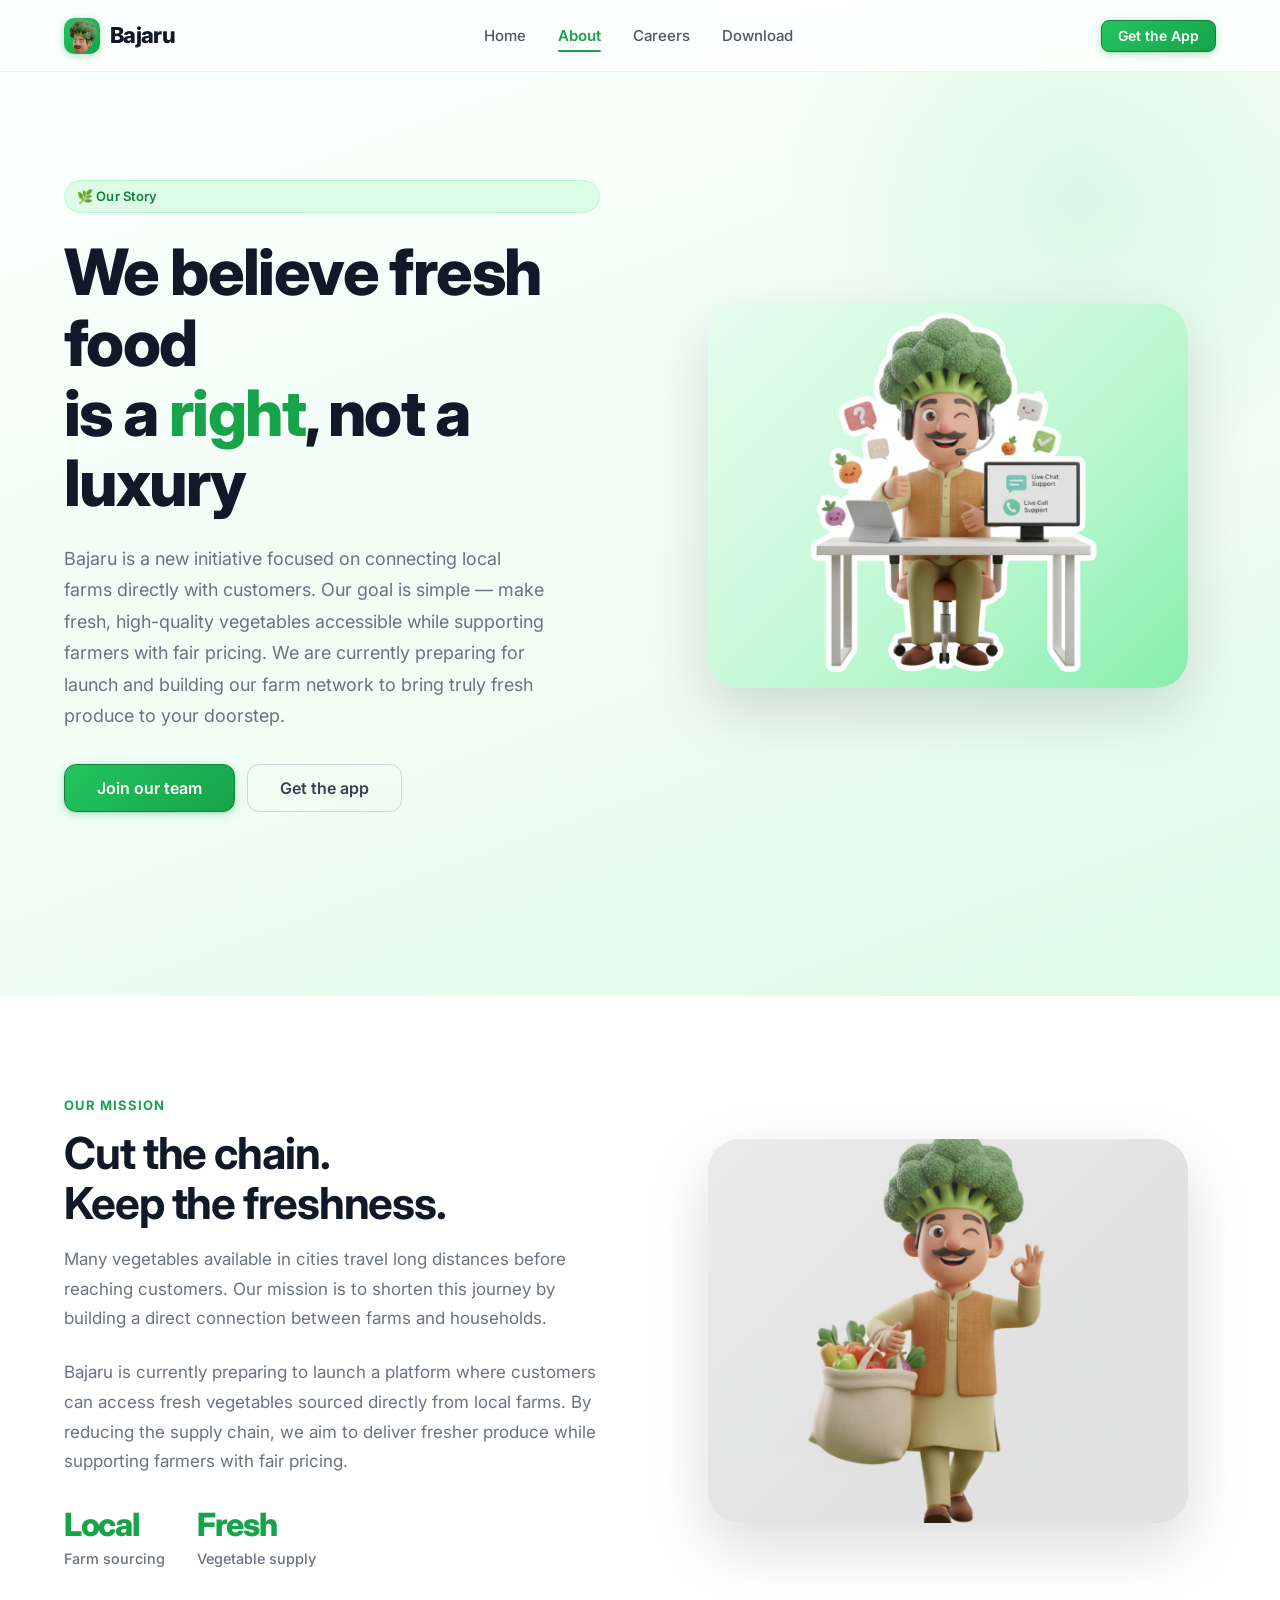
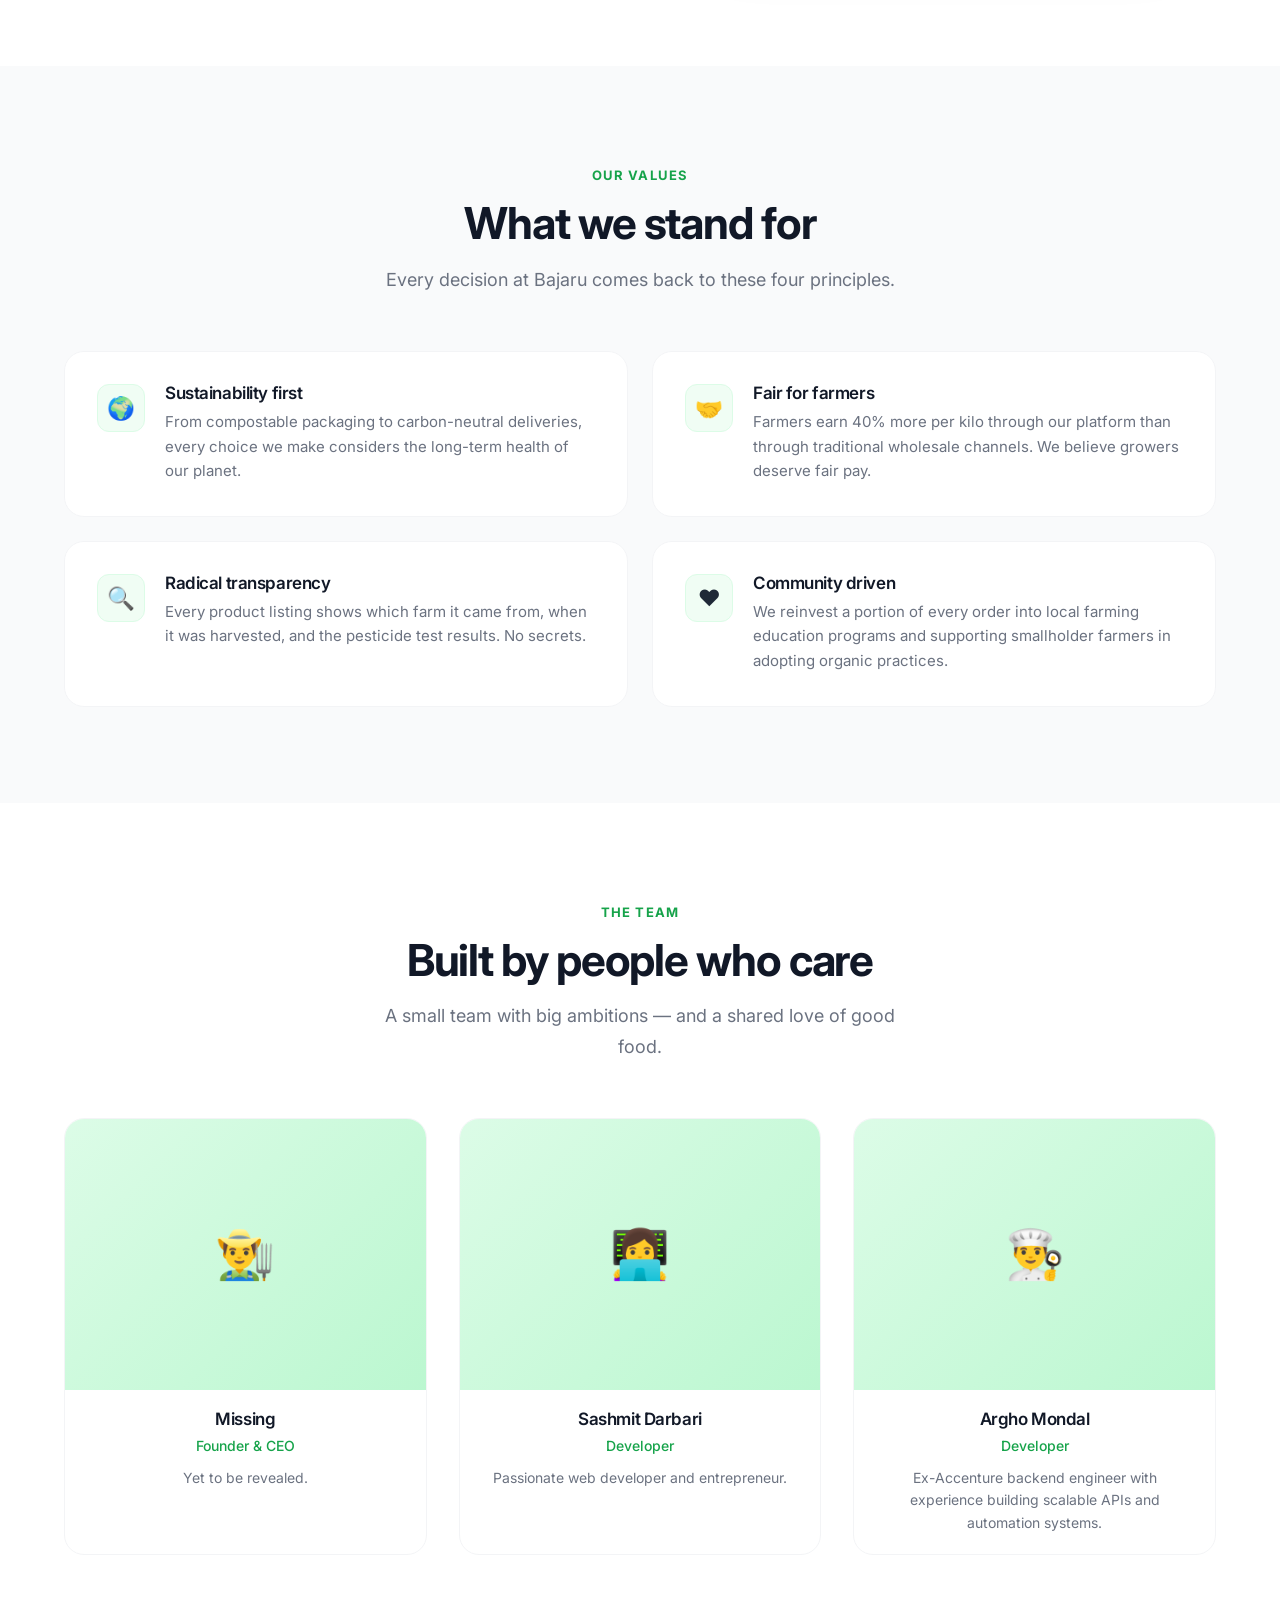
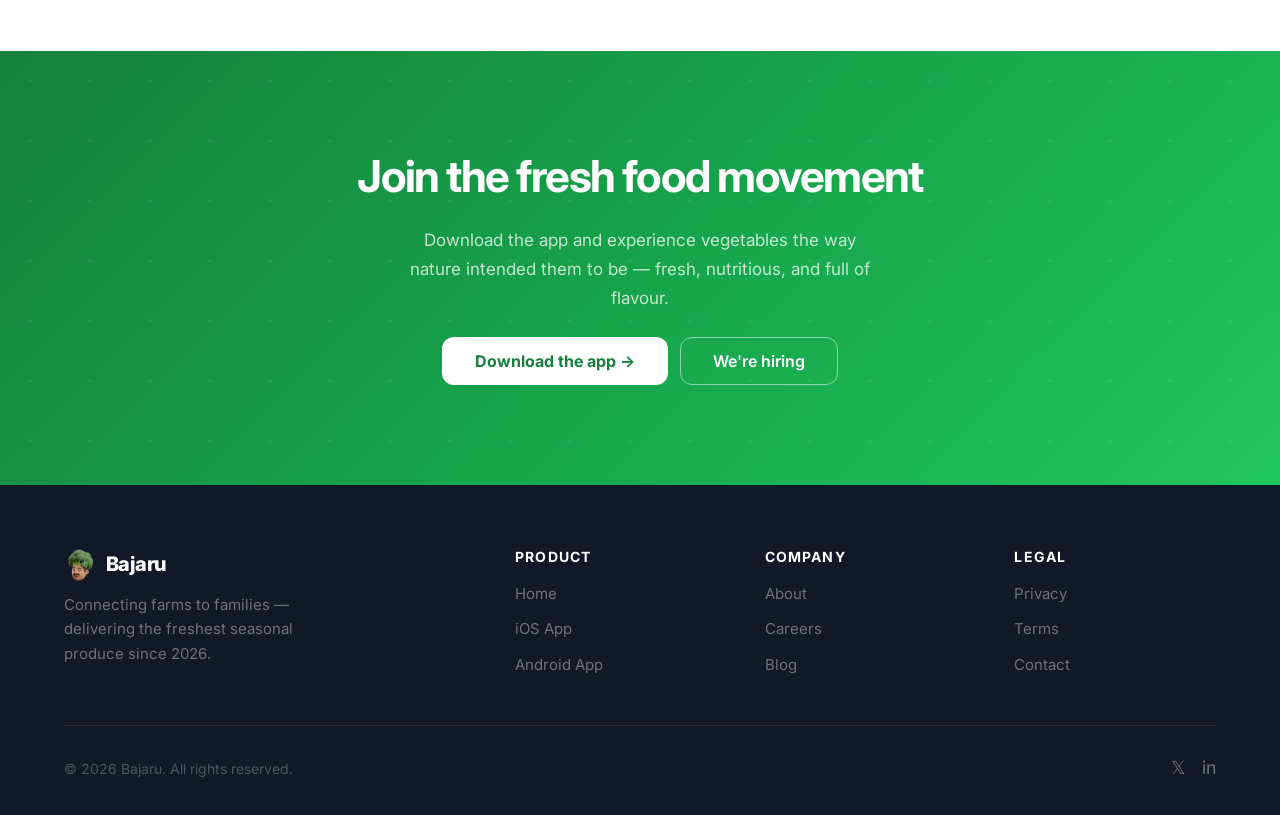
==== about.html @ f76b453e "Required changes for icon." ====
<!DOCTYPE html>
<html lang="en">
<head>
  <meta charset="UTF-8" />
  <meta name="viewport" content="width=device-width, initial-scale=1.0" />
  <title>About — Bajaru | Our Story & Mission</title>
  <meta name="description" content="Learn about Bajaru's mission to connect local farms with urban families, our values, and the team making fresh food accessible to everyone." />
  <link rel="icon" type="image/png" href="./images/favicon.ico"/>
  <link rel="stylesheet" href="./styles.css" />
</head>
<body>

  <!-- ── NAVBAR ── -->
  <nav class="navbar" id="navbar">
    <div class="nav-inner">
        <a href="./index.html" class="nav-logo">
        <div class="nav-logo-icon">
        <img src="./images/app-icon.png" alt="Bajaru Logo">
        </div>
        Bajaru
        </a>
      <ul class="nav-links">
        <li><a href="./index.html">Home</a></li>
        <li><a href="./about.html" class="active">About</a></li>
        <li><a href="./careers.html">Careers</a></li>
        <li><a href="./download.html">Download</a></li>
      </ul>
      <div class="nav-cta">
        <a href="./download.html" class="btn btn-primary btn-sm">Get the App</a>
      </div>
      <button class="nav-hamburger" id="hamburger" aria-label="Toggle menu">
        <span></span><span></span><span></span>
      </button>
    </div>
  </nav>

  <div class="nav-mobile" id="mobileMenu">
    <a href="./index.html">Home</a>
    <a href="./about.html" class="active">About</a>
    <a href="./careers.html">Careers</a>
    <a href="./download.html">Download</a>
    <a href="./download.html" class="btn btn-primary">Get the App</a>
  </div>

  <!-- ── ABOUT HERO ── -->
  <section class="about-hero page-top">
    <div class="container">
      <div class="hero-split">
        <!-- Left: text -->
        <div class="hero-split-text">
          <span class="badge badge-green">🌿 Our Story</span>
          <h1>We believe fresh food<br>is a <span style="color:var(--primary)">right</span>, not a luxury</h1>
          <p class="desc">
          Bajaru is a new initiative focused on connecting local farms directly with customers. Our goal is simple — make fresh, high-quality vegetables accessible while supporting farmers with fair pricing. We are currently preparing for launch and building our farm network to bring truly fresh produce to your doorstep.
          </p>
          <div class="hero-split-actions">
            <a href="./careers.html" class="btn btn-primary btn-lg">Join our team</a>
            <a href="./download.html" class="btn btn-outline btn-lg">Get the app</a>
          </div>
        </div>

        <!-- Right: visual -->
        <div class="hero-split-visual">
          <div class="float-anim">
            <div class="illus-box illus-box-green">
              <img
                src="./images/about.png"
                alt="Bajaru farm vegetables"
                style="width:100%;height:100%;object-fit:cover;border-radius:inherit;"
                loading="lazy"
                />
            </div>
          </div>
        </div>
      </div>
    </div>
  </section>

  <!-- ── MISSION ── -->
  <section>
    <div class="container">
      <div style="display:grid; grid-template-columns:1fr 1fr; gap:80px; align-items:center;" class="reveal">
        <div>
          <span class="section-label">Our Mission</span>
          <h2 class="section-title">Cut the chain.<br>Keep the freshness.</h2>
          <p style="font-size:1.0625rem; color:var(--gray-500); line-height:1.75; margin-bottom:24px;">
            Many vegetables available in cities travel long distances before reaching customers. Our mission is to shorten this journey by building a direct connection between farms and households.
          </p>
          <p style="font-size:1.0625rem; color:var(--gray-500); line-height:1.75; margin-bottom:32px;">
            Bajaru is currently preparing to launch a platform where customers can access fresh vegetables sourced directly from local farms. By reducing the supply chain, we aim to deliver fresher produce while supporting farmers with fair pricing.
          </p>
          <div style="display:flex; gap:32px; margin-top:8px;">
            <div>
              <div class="stat-number" style="font-size:2rem;">Local</div>
              <div class="stat-label">Farm sourcing</div>
            </div>
            <div>
              <div class="stat-number" style="font-size:2rem;">Fresh</div>
              <div class="stat-label">Vegetable supply</div>
            </div>
          </div>
        </div>
        <div style="display:flex; justify-content:center;">
          <div class="illus-box illus-box-green" style="font-size:4.5rem;">
            <img
              src="./images/bajaru_man.jpeg"
              alt="Green vegetable farm rows"
              style="width:100%;height:100%;object-fit:cover;border-radius:inherit;"
              loading="lazy"
            />
          </div>
        </div>
      </div>
    </div>
  </section>

  <!-- ── VALUES ── -->
  <section class="values-section">
    <div class="container">
      <div class="reveal" style="text-align:center; max-width:580px; margin:0 auto 0;">
        <span class="section-label">Our Values</span>
        <h2 class="section-title">What we stand for</h2>
        <p class="section-subtitle" style="margin:0 auto;">
          Every decision at Bajaru comes back to these four principles.
        </p>
      </div>
      <div class="values-grid">
        <div class="value-card reveal reveal-delay-1">
          <div class="value-card-icon">🌍</div>
          <div>
            <h4>Sustainability first</h4>
            <p>From compostable packaging to carbon-neutral deliveries, every choice we make considers the long-term health of our planet.</p>
          </div>
        </div>
        <div class="value-card reveal reveal-delay-2">
          <div class="value-card-icon">🤝</div>
          <div>
            <h4>Fair for farmers</h4>
            <p>Farmers earn 40% more per kilo through our platform than through traditional wholesale channels. We believe growers deserve fair pay.</p>
          </div>
        </div>
        <div class="value-card reveal reveal-delay-3">
          <div class="value-card-icon">🔍</div>
          <div>
            <h4>Radical transparency</h4>
            <p>Every product listing shows which farm it came from, when it was harvested, and the pesticide test results. No secrets.</p>
          </div>
        </div>
        <div class="value-card reveal reveal-delay-4">
          <div class="value-card-icon">❤️</div>
          <div>
            <h4>Community driven</h4>
            <p>We reinvest a portion of every order into local farming education programs and supporting smallholder farmers in adopting organic practices.</p>
          </div>
        </div>
      </div>
    </div>
  </section>

  <!-- ── TEAM ── -->
  <section>
    <div class="container">
      <div class="reveal" style="text-align:center; max-width:520px; margin:0 auto 0;">
        <span class="section-label">The Team</span>
        <h2 class="section-title">Built by people who care</h2>
        <p class="section-subtitle" style="margin:0 auto;">
          A small team with big ambitions — and a shared love of good food.
        </p>
      </div>
      <div class="team-grid">
        <div class="team-card reveal reveal-delay-1">
          <div class="team-card-img">👨‍🌾</div>
          <div class="team-card-body">
            <h4>Missing</h4>
            <span>Founder & CEO</span>
            <p style="font-size:0.875rem; color:var(--gray-500); margin-top:8px; line-height:1.6;">Yet to be revealed.</p>
          </div>
        </div>
        <div class="team-card reveal reveal-delay-2">
          <div class="team-card-img">👩‍💻</div>
          <div class="team-card-body">
            <h4>Sashmit Darbari</h4>
            <span>Developer</span>
            <p style="font-size:0.875rem; color:var(--gray-500); margin-top:8px; line-height:1.6;">Passionate web developer and entrepreneur.</p>
          </div>
        </div>
        <div class="team-card reveal reveal-delay-3">
          <div class="team-card-img">👨‍🍳</div>
          <div class="team-card-body">
            <h4>Argho Mondal</h4>
            <span>Developer</span>
            <p style="font-size:0.875rem; color:var(--gray-500); margin-top:8px; line-height:1.6;">Ex-Accenture backend engineer with experience building scalable APIs and automation systems.</p>
          </div>
        </div>
      </div>
    </div>
  </section>

  <!-- ── CTA BAND ── -->
  <section class="cta-band">
    <div class="container">
      <div class="cta-band-inner reveal">
        <h2>Join the fresh food movement</h2>
        <p>Download the app and experience vegetables the way nature intended them to be — fresh, nutritious, and full of flavour.</p>
        <div style="display:flex; gap:12px; flex-wrap:wrap; justify-content:center;">
          <a href="./download.html" class="btn btn-white btn-lg">Download the app →</a>
          <a href="./careers.html" class="btn btn-white-outline btn-lg">We're hiring</a>
        </div>
      </div>
    </div>
  </section>

  <!-- ── FOOTER ── -->
  <footer>
    <div class="container">
      <div class="footer-grid">
        <div class="footer-brand">
          <h3 class="footer-logo">
            <img src="./images/app-icon.png" alt="Bajaru Logo"> 
            Bajaru
          </h3>
          <p>Connecting farms to families — delivering the freshest seasonal produce since 2026.</p>
        </div>
        <div class="footer-col">
          <h4>Product</h4>
          <ul>
            <li><a href="./index.html">Home</a></li>
            <li><a href="./download.html">iOS App</a></li>
            <li><a href="./download.html">Android App</a></li>
          </ul>
        </div>
        <div class="footer-col">
          <h4>Company</h4>
          <ul>
            <li><a href="./about.html">About</a></li>
            <li><a href="./careers.html">Careers</a></li>
            <li><a href="#">Blog</a></li>
          </ul>
        </div>
        <div class="footer-col">
          <h4>Legal</h4>
          <ul>
            <li><a href="#">Privacy</a></li>
            <li><a href="#">Terms</a></li>
            <li><a href="#">Contact</a></li>
          </ul>
        </div>
      </div>
      <div class="footer-bottom">
        <span>© 2026 Bajaru. All rights reserved.</span>
        <div class="footer-social">
          <a href="#" aria-label="Twitter">𝕏</a>
          <a href="#" aria-label="LinkedIn">in</a>
        </div>
      </div>
    </div>
  </footer>

  <script>
    const navbar = document.getElementById('navbar');
    window.addEventListener('scroll', () => {
      navbar.classList.toggle('scrolled', window.scrollY > 20);
    }, { passive: true });
    const hamburger = document.getElementById('hamburger');
    const mobileMenu = document.getElementById('mobileMenu');
    hamburger.addEventListener('click', () => {
      const open = mobileMenu.classList.toggle('open');
      hamburger.classList.toggle('open', open);
    });
    const reveals = document.querySelectorAll('.reveal');
    const io = new IntersectionObserver(entries => {
      entries.forEach(e => {
        if (e.isIntersecting) { e.target.classList.add('visible'); io.unobserve(e.target); }
      });
    }, { threshold: 0.1, rootMargin: '0px 0px -40px 0px' });
    reveals.forEach(el => io.observe(el));

    /* Fix grid responsive on about mission section */
    const missionGrid = document.querySelector('[style*="grid-template-columns:1fr 1fr"]');
    if (missionGrid && window.innerWidth <= 1024) {
      missionGrid.style.gridTemplateColumns = '1fr';
    }
    window.addEventListener('resize', () => {
      if (missionGrid) {
        missionGrid.style.gridTemplateColumns = window.innerWidth <= 1024 ? '1fr' : '1fr 1fr';
      }
    });
  </script>
</body>
</html>
---- styles.css ----
/* ============================================
   BAJARU — Global Styles
   Modern startup landing page
   ============================================ */

@import url('https://fonts.googleapis.com/css2?family=Inter:wght@300;400;500;600;700;800;900&display=swap');

/* ── Reset & Base ── */
*, *::before, *::after {
  box-sizing: border-box;
  margin: 0;
  padding: 0;
}

:root {
  --green-50:  #f0fdf4;
  --green-100: #dcfce7;
  --green-200: #bbf7d0;
  --green-300: #86efac;
  --green-400: #4ade80;
  --green-500: #22c55e;
  --green-600: #16a34a;
  --green-700: #15803d;
  --green-800: #166534;
  --green-900: #14532d;

  --gray-50:  #f9fafb;
  --gray-100: #f3f4f6;
  --gray-200: #e5e7eb;
  --gray-300: #d1d5db;
  --gray-400: #9ca3af;
  --gray-500: #6b7280;
  --gray-600: #4b5563;
  --gray-700: #374151;
  --gray-800: #1f2937;
  --gray-900: #111827;

  --white: #ffffff;
  --black: #0a0a0a;

  --primary: #16a34a;
  --primary-light: #22c55e;
  --primary-dark: #15803d;
  --primary-bg: #f0fdf4;

  --font: 'Inter', -apple-system, BlinkMacSystemFont, 'Segoe UI', sans-serif;

  --nav-h: 72px;
  --radius-sm: 8px;
  --radius-md: 12px;
  --radius-lg: 20px;
  --radius-xl: 32px;

  --shadow-sm: 0 1px 3px rgba(0,0,0,0.08), 0 1px 2px rgba(0,0,0,0.06);
  --shadow-md: 0 4px 16px rgba(0,0,0,0.10), 0 2px 6px rgba(0,0,0,0.06);
  --shadow-lg: 0 12px 40px rgba(0,0,0,0.12), 0 4px 12px rgba(0,0,0,0.06);
  --shadow-xl: 0 24px 64px rgba(0,0,0,0.14);

  --transition: 0.25s cubic-bezier(0.4, 0, 0.2, 1);
}

html {
  scroll-behavior: smooth;
}

body {
  font-family: var(--font);
  font-size: 16px;
  line-height: 1.6;
  color: var(--gray-800);
  background: var(--white);
  -webkit-font-smoothing: antialiased;
  -moz-osx-font-smoothing: grayscale;
  overflow-x: hidden;
}

/* ── Page fade-in ── */
@keyframes pageFadeIn {
  from { opacity: 0; transform: translateY(16px); }
  to   { opacity: 1; transform: translateY(0); }
}

body {
  animation: pageFadeIn 0.6s ease-out both;
}

/* ── Typography ── */
h1, h2, h3, h4, h5, h6 {
  line-height: 1.15;
  letter-spacing: -0.025em;
  font-weight: 700;
  color: var(--gray-900);
}

h1 { font-size: clamp(2.4rem, 5vw, 4rem); font-weight: 800; }
h2 { font-size: clamp(1.8rem, 3.5vw, 2.75rem); font-weight: 700; }
h3 { font-size: clamp(1.3rem, 2.5vw, 1.75rem); font-weight: 600; }
h4 { font-size: 1.125rem; font-weight: 600; }

p { color: var(--gray-600); }

a { text-decoration: none; color: inherit; }

img { max-width: 100%; display: block; }

/* ── Utility ── */
.container {
  max-width: 1200px;
  margin: 0 auto;
  padding: 0 24px;
}

.sr-only {
  position: absolute;
  width: 1px; height: 1px;
  overflow: hidden;
  clip: rect(0,0,0,0);
  white-space: nowrap;
}

/* ============================================
   NAVBAR
   ============================================ */
.navbar {
  position: fixed;
  top: 0; left: 0; right: 0;
  z-index: 100;
  height: var(--nav-h);
  background: rgba(255,255,255,0.85);
  backdrop-filter: blur(16px) saturate(180%);
  -webkit-backdrop-filter: blur(16px) saturate(180%);
  border-bottom: 1px solid rgba(0,0,0,0.06);
  transition: background var(--transition), box-shadow var(--transition);
}

.navbar.scrolled {
  background: rgba(255,255,255,0.97);
  box-shadow: var(--shadow-sm);
}

.nav-inner {
  display: flex;
  align-items: center;
  justify-content: space-between;
  height: 100%;
  max-width: 1200px;
  margin: 0 auto;
  padding: 0 24px;
}

.nav-logo {
  display: flex;
  align-items: center;
  gap: 10px;
  font-size: 1.375rem;
  font-weight: 800;
  color: var(--gray-900);
  letter-spacing: -0.03em;
}

.nav-logo-icon {
  width: 36px; height: 36px;
  background: linear-gradient(135deg, var(--primary-light) 0%, var(--primary) 100%);
  border-radius: 10px;
  display: flex;
  align-items: center;
  justify-content: center;
  font-size: 1.1rem;
  box-shadow: 0 2px 8px rgba(22,163,74,0.35);
}

.nav-links {
  display: flex;
  align-items: center;
  gap: 4px;
  list-style: none;
}

.nav-links a {
  position: relative;
  display: block;
  padding: 6px 14px;
  font-size: 0.9375rem;
  font-weight: 500;
  color: var(--gray-600);
  border-radius: var(--radius-sm);
  transition: color var(--transition);
}

.nav-links a::after {
  content: '';
  position: absolute;
  left: 14px; right: 14px;
  bottom: 2px;
  height: 2px;
  background: var(--primary);
  border-radius: 2px;
  transform: scaleX(0);
  transform-origin: center;
  transition: transform 0.3s cubic-bezier(0.4, 0, 0.2, 1);
}

.nav-links a:hover {
  color: var(--gray-900);
}

.nav-links a:hover::after,
.nav-links a.active::after {
  transform: scaleX(1);
}

.nav-links a.active {
  color: var(--primary);
  font-weight: 600;
}

.nav-cta {
  display: flex;
  align-items: center;
  gap: 12px;
}

/* Hamburger */
.nav-hamburger {
  display: none;
  flex-direction: column;
  justify-content: center;
  gap: 5px;
  width: 36px; height: 36px;
  border: none;
  background: none;
  cursor: pointer;
  padding: 4px;
  border-radius: var(--radius-sm);
}

.nav-hamburger span {
  display: block;
  width: 22px; height: 2px;
  background: var(--gray-700);
  border-radius: 2px;
  transition: all 0.3s ease;
}

.nav-hamburger.open span:nth-child(1) { transform: translateY(7px) rotate(45deg); }
.nav-hamburger.open span:nth-child(2) { opacity: 0; }
.nav-hamburger.open span:nth-child(3) { transform: translateY(-7px) rotate(-45deg); }

/* Mobile menu */
.nav-mobile {
  display: none;
  position: fixed;
  top: var(--nav-h);
  left: 0; right: 0;
  background: var(--white);
  border-bottom: 1px solid var(--gray-200);
  padding: 12px 24px 20px;
  z-index: 99;
  flex-direction: column;
  gap: 4px;
  box-shadow: var(--shadow-md);
}

.nav-mobile.open {
  display: flex;
}

.nav-mobile a {
  display: block;
  padding: 10px 14px;
  font-size: 1rem;
  font-weight: 500;
  color: var(--gray-700);
  border-radius: var(--radius-sm);
  transition: background var(--transition), color var(--transition);
}

.nav-mobile a:hover {
  background: var(--green-50);
  color: var(--primary);
}

.nav-mobile a.active {
  background: var(--green-50);
  color: var(--primary);
  font-weight: 600;
}

.nav-mobile .btn-primary {
  margin-top: 8px;
  text-align: center;
}

/* ============================================
   BUTTONS
   ============================================ */
.btn {
  display: inline-flex;
  align-items: center;
  justify-content: center;
  gap: 8px;
  padding: 12px 24px;
  font-family: var(--font);
  font-size: 0.9375rem;
  font-weight: 600;
  border-radius: var(--radius-md);
  border: 1.5px solid transparent;
  cursor: pointer;
  transition: all 0.25s cubic-bezier(0.4, 0, 0.2, 1);
  line-height: 1;
  white-space: nowrap;
}

.btn-primary {
  background: linear-gradient(135deg, var(--primary-light) 0%, var(--primary) 100%);
  color: var(--white);
  border-color: var(--primary-dark);
  box-shadow: 0 2px 8px rgba(22,163,74,0.30), 0 1px 2px rgba(0,0,0,0.08);
}

.btn-primary:hover {
  transform: translateY(-2px);
  box-shadow: 0 8px 24px rgba(22,163,74,0.40), 0 2px 6px rgba(0,0,0,0.08);
  background: linear-gradient(135deg, #4ade80 0%, var(--primary-light) 100%);
}

.btn-primary:active {
  transform: translateY(0);
  box-shadow: 0 2px 8px rgba(22,163,74,0.30);
}

.btn-outline {
  background: transparent;
  color: var(--gray-700);
  border-color: var(--gray-300);
}

.btn-outline:hover {
  background: var(--gray-50);
  border-color: var(--gray-400);
  color: var(--gray-900);
  transform: translateY(-1px);
  box-shadow: var(--shadow-sm);
}

.btn-outline-green {
  background: transparent;
  color: var(--primary);
  border-color: var(--green-300);
}

.btn-outline-green:hover {
  background: var(--green-50);
  border-color: var(--primary);
  transform: translateY(-1px);
  box-shadow: 0 4px 12px rgba(22,163,74,0.15);
}

.btn-lg {
  padding: 15px 32px;
  font-size: 1rem;
  border-radius: var(--radius-md);
}

.btn-sm {
  padding: 8px 16px;
  font-size: 0.875rem;
  border-radius: var(--radius-sm);
}

/* ============================================
   BADGE / PILL
   ============================================ */
.badge {
  display: inline-flex;
  align-items: center;
  gap: 6px;
  padding: 5px 12px;
  border-radius: 999px;
  font-size: 0.8125rem;
  font-weight: 600;
  letter-spacing: 0.01em;
}

.badge-green {
  background: var(--green-100);
  color: var(--green-700);
  border: 1px solid var(--green-200);
}

.badge-pulse::before {
  content: '';
  width: 7px; height: 7px;
  border-radius: 50%;
  background: var(--green-500);
  animation: pulse 2s infinite;
}

@keyframes pulse {
  0%, 100% { opacity: 1; transform: scale(1); }
  50% { opacity: 0.6; transform: scale(1.2); }
}

/* ============================================
   SECTIONS — Shared layout patterns
   ============================================ */
.page-top {
  padding-top: var(--nav-h);
}

section {
  padding: 96px 0;
}

.section-label {
  display: inline-block;
  font-size: 0.8125rem;
  font-weight: 700;
  letter-spacing: 0.08em;
  text-transform: uppercase;
  color: var(--primary);
  margin-bottom: 12px;
}

.section-title {
  margin-bottom: 16px;
}

.section-subtitle {
  font-size: 1.125rem;
  max-width: 560px;
  color: var(--gray-500);
  line-height: 1.7;
}

/* Two-column hero layout (used in about/careers/download) */
.hero-split {
  display: grid;
  grid-template-columns: 1fr 1fr;
  gap: 80px;
  align-items: center;
  min-height: calc(100vh - var(--nav-h));
  padding: 80px 0 60px;
}

.hero-split-text {
  display: flex;
  flex-direction: column;
  gap: 24px;
}

.hero-split-text h1 {
  line-height: 1.1;
}

.hero-split-text .desc {
  font-size: 1.125rem;
  line-height: 1.75;
  color: var(--gray-500);
  max-width: 480px;
}

.hero-split-actions {
  display: flex;
  gap: 12px;
  flex-wrap: wrap;
  margin-top: 8px;
}

.hero-split-visual {
  position: relative;
  display: flex;
  align-items: center;
  justify-content: center;
}

/* Floating image animation */
@keyframes floatY {
  0%, 100% { transform: translateY(0px); }
  50%       { transform: translateY(-16px); }
}

.float-anim {
  animation: floatY 5s ease-in-out infinite;
}

/* ============================================
   HOME — HERO
   ============================================ */
.hero {
  position: relative;
  min-height: 100vh;
  display: flex;
  align-items: center;
  overflow: hidden;
  background: linear-gradient(
    160deg,
    #fafffe 0%,
    #f0fdf4 40%,
    #dcfce7 80%,
    #bbf7d0 100%
  );
}

.hero::before {
  content: '';
  position: absolute;
  top: -200px; right: -200px;
  width: 700px; height: 700px;
  background: radial-gradient(circle, rgba(74,222,128,0.18) 0%, transparent 70%);
  pointer-events: none;
}

.hero::after {
  content: '';
  position: absolute;
  bottom: -150px; left: -150px;
  width: 500px; height: 500px;
  background: radial-gradient(circle, rgba(134,239,172,0.15) 0%, transparent 70%);
  pointer-events: none;
}

.hero-inner {
  display: grid;
  grid-template-columns: 1fr 1fr;
  gap: 80px;
  align-items: center;
  width: 100%;
  max-width: 1200px;
  margin: 0 auto;
  padding: 100px 24px 80px;
  position: relative;
  z-index: 1;
}

.hero-text {
  display: flex;
  flex-direction: column;
  gap: 24px;
}

.hero-text h1 {
  font-size: clamp(2.5rem, 5vw, 4rem);
  font-weight: 800;
  color: var(--gray-900);
  line-height: 1.08;
  letter-spacing: -0.04em;
}

.hero-text h1 span {
  background: linear-gradient(135deg, var(--primary) 0%, var(--primary-light) 100%);
  -webkit-background-clip: text;
  -webkit-text-fill-color: transparent;
  background-clip: text;
}

.hero-text .lead {
  font-size: 1.125rem;
  color: var(--gray-500);
  line-height: 1.75;
  max-width: 460px;
}

.hero-actions {
  display: flex;
  gap: 12px;
  flex-wrap: wrap;
  margin-top: 4px;
}

.hero-trust {
  display: flex;
  align-items: center;
  gap: 12px;
  margin-top: 8px;
  color: var(--gray-400);
  font-size: 0.875rem;
}

.hero-trust-avatars {
  display: flex;
}

.hero-trust-avatars span {
  display: inline-flex;
  align-items: center;
  justify-content: center;
  width: 30px; height: 30px;
  border-radius: 50%;
  border: 2px solid var(--white);
  font-size: 0.75rem;
  font-weight: 600;
  color: var(--white);
  margin-left: -8px;
}

.hero-trust-avatars span:first-child { margin-left: 0; background: #16a34a; }
.hero-trust-avatars span:nth-child(2) { background: #22c55e; }
.hero-trust-avatars span:nth-child(3) { background: #4ade80; }
.hero-trust-avatars span:nth-child(4) { background: #86efac; color: #166534; }

.hero-visual {
  position: relative;
  display: flex;
  align-items: center;
  justify-content: center;
}

.hero-image-wrap {
  position: relative;
  width: 100%;
  max-width: 520px;
}

.hero-image-wrap img {
  width: 100%;
  border-radius: var(--radius-xl);
  box-shadow: var(--shadow-xl);
}

/* Stats floating card */
.hero-card {
  position: absolute;
  background: var(--white);
  border-radius: var(--radius-lg);
  padding: 14px 18px;
  box-shadow: var(--shadow-lg);
  display: flex;
  align-items: center;
  gap: 10px;
  font-size: 0.875rem;
  border: 1px solid rgba(0,0,0,0.06);
}

.hero-card-icon {
  width: 36px; height: 36px;
  border-radius: 10px;
  display: flex;
  align-items: center;
  justify-content: center;
  font-size: 1.1rem;
  flex-shrink: 0;
}

.hero-card strong {
  display: block;
  font-size: 1rem;
  font-weight: 700;
  color: var(--gray-900);
  line-height: 1.2;
}

.hero-card small {
  color: var(--gray-400);
  font-size: 0.75rem;
}

.hero-card-1 {
  bottom: -16px;
  left: -32px;
  animation: floatY 6s ease-in-out infinite;
}

.hero-card-2 {
  top: 24px;
  right: -24px;
  animation: floatY 7s ease-in-out infinite reverse;
}

/* ============================================
   HOME — FEATURES / STATS
   ============================================ */
.features-bg {
  background: var(--gray-50);
  border-top: 1px solid var(--gray-100);
  border-bottom: 1px solid var(--gray-100);
}

.features-grid {
  display: grid;
  grid-template-columns: repeat(3, 1fr);
  gap: 32px;
  margin-top: 56px;
}

.feature-card {
  background: var(--white);
  border-radius: var(--radius-lg);
  padding: 32px;
  border: 1px solid var(--gray-100);
  transition: transform var(--transition), box-shadow var(--transition), border-color var(--transition);
}

.feature-card:hover {
  transform: translateY(-4px);
  box-shadow: var(--shadow-md);
  border-color: var(--green-200);
}

.feature-icon {
  width: 52px; height: 52px;
  border-radius: var(--radius-md);
  background: var(--green-50);
  display: flex;
  align-items: center;
  justify-content: center;
  font-size: 1.5rem;
  margin-bottom: 20px;
  border: 1px solid var(--green-100);
}

.feature-card h3 {
  font-size: 1.125rem;
  font-weight: 700;
  color: var(--gray-900);
  margin-bottom: 8px;
}

.feature-card p {
  font-size: 0.9375rem;
  color: var(--gray-500);
  line-height: 1.65;
}

/* Stats row */
.stats-row {
  display: grid;
  grid-template-columns: repeat(4, 1fr);
  gap: 2px;
  background: var(--gray-100);
  border-radius: var(--radius-lg);
  overflow: hidden;
  margin-top: 80px;
}

.stat-item {
  background: var(--white);
  padding: 40px 32px;
  text-align: center;
}

.stat-number {
  font-size: 2.5rem;
  font-weight: 800;
  color: var(--primary);
  letter-spacing: -0.04em;
  line-height: 1;
  margin-bottom: 6px;
}

.stat-label {
  font-size: 0.9rem;
  color: var(--gray-500);
  font-weight: 500;
}

/* ============================================
   HOME — HOW IT WORKS
   ============================================ */
.steps-grid {
  display: grid;
  grid-template-columns: repeat(3, 1fr);
  gap: 40px;
  margin-top: 56px;
  position: relative;
}

.steps-grid::before {
  content: '';
  position: absolute;
  top: 28px;
  left: calc(16.66% + 20px);
  right: calc(16.66% + 20px);
  height: 2px;
  background: linear-gradient(90deg, var(--green-200), var(--green-300), var(--green-200));
}

.step-item {
  display: flex;
  flex-direction: column;
  align-items: center;
  text-align: center;
  gap: 16px;
}

.step-number {
  width: 56px; height: 56px;
  border-radius: 50%;
  background: linear-gradient(135deg, var(--primary-light), var(--primary));
  color: var(--white);
  font-size: 1.25rem;
  font-weight: 800;
  display: flex;
  align-items: center;
  justify-content: center;
  box-shadow: 0 4px 16px rgba(22,163,74,0.35);
  position: relative;
  z-index: 1;
}

.step-item h3 {
  font-size: 1.0625rem;
  font-weight: 700;
  color: var(--gray-900);
}

.step-item p {
  font-size: 0.9375rem;
  color: var(--gray-500);
  line-height: 1.6;
}

/* ============================================
   HOME — CTA BAND
   ============================================ */
.cta-band {
  background: linear-gradient(135deg, var(--primary-dark) 0%, var(--primary) 50%, var(--primary-light) 100%);
  position: relative;
  overflow: hidden;
  padding: 100px 0;
}

.cta-band::before {
  content: '';
  position: absolute;
  inset: 0;
  background: url("data:image/svg+xml,%3Csvg width='60' height='60' viewBox='0 0 60 60' fill='none' xmlns='http://www.w3.org/2000/svg'%3E%3Ccircle cx='30' cy='30' r='1.5' fill='rgba(255,255,255,0.08)'/%3E%3C/svg%3E") repeat;
  pointer-events: none;
}

.cta-band-inner {
  position: relative;
  z-index: 1;
  text-align: center;
  display: flex;
  flex-direction: column;
  align-items: center;
  gap: 24px;
}

.cta-band-inner h2 {
  color: var(--white);
  font-size: clamp(1.8rem, 3.5vw, 2.75rem);
  letter-spacing: -0.035em;
  max-width: 600px;
}

.cta-band-inner p {
  color: rgba(255,255,255,0.75);
  font-size: 1.0625rem;
  max-width: 480px;
  line-height: 1.7;
}

.btn-white {
  background: var(--white);
  color: var(--primary-dark);
  border-color: transparent;
  font-weight: 700;
}

.btn-white:hover {
  background: var(--green-50);
  transform: translateY(-2px);
  box-shadow: 0 8px 24px rgba(0,0,0,0.15);
}

.btn-white-outline {
  background: transparent;
  color: var(--white);
  border: 1.5px solid rgba(255,255,255,0.5);
}

.btn-white-outline:hover {
  background: rgba(255,255,255,0.12);
  border-color: rgba(255,255,255,0.75);
  transform: translateY(-1px);
}

/* ============================================
   FOOTER
   ============================================ */
footer {
  background: var(--gray-900);
  color: var(--gray-400);
  padding: 64px 0 32px;
}

.footer-grid {
  display: grid;
  grid-template-columns: 2fr 1fr 1fr 1fr;
  gap: 48px;
  padding-bottom: 48px;
  border-bottom: 1px solid rgba(255,255,255,0.08);
}

.footer-brand h3 {
  font-size: 1.25rem;
  font-weight: 800;
  color: var(--white);
  margin-bottom: 12px;
  letter-spacing: -0.03em;
}

.footer-brand p {
  color: var(--gray-500);
  font-size: 0.9375rem;
  line-height: 1.65;
  max-width: 240px;
}

.footer-col h4 {
  font-size: 0.875rem;
  font-weight: 700;
  color: var(--white);
  text-transform: uppercase;
  letter-spacing: 0.08em;
  margin-bottom: 16px;
}

.footer-col ul {
  list-style: none;
  display: flex;
  flex-direction: column;
  gap: 10px;
}

.footer-col ul a {
  font-size: 0.9375rem;
  color: var(--gray-500);
  transition: color var(--transition);
}

.footer-col ul a:hover {
  color: var(--green-400);
}

.footer-bottom {
  display: flex;
  align-items: center;
  justify-content: space-between;
  padding-top: 28px;
  font-size: 0.875rem;
  color: var(--gray-600);
}

.footer-social {
  display: flex;
  gap: 16px;
}

.footer-social a {
  color: var(--gray-500);
  font-size: 1.125rem;
  transition: color var(--transition);
}

.footer-social a:hover {
  color: var(--green-400);
}

.footer-logo{
  display:flex;
  align-items:center;
  gap:10px;
}

.footer-logo img{
  height:32px;
  width:auto;
}

/* ============================================
   ABOUT PAGE
   ============================================ */
.about-hero {
  padding-top: var(--nav-h);
  background: linear-gradient(160deg, #fafffe 0%, #f0fdf4 60%, #dcfce7 100%);
  overflow: hidden;
  position: relative;
}

.about-hero::before {
  content: '';
  position: absolute;
  top: -100px; right: -100px;
  width: 600px; height: 600px;
  background: radial-gradient(circle, rgba(74,222,128,0.15) 0%, transparent 70%);
  pointer-events: none;
}

.values-section {
  background: var(--gray-50);
}

.values-grid {
  display: grid;
  grid-template-columns: repeat(2, 1fr);
  gap: 24px;
  margin-top: 56px;
}

.value-card {
  background: var(--white);
  border: 1px solid var(--gray-100);
  border-radius: var(--radius-lg);
  padding: 32px;
  display: flex;
  gap: 20px;
  align-items: flex-start;
  transition: transform var(--transition), box-shadow var(--transition);
}

.value-card:hover {
  transform: translateY(-3px);
  box-shadow: var(--shadow-md);
}

.value-card-icon {
  width: 48px; height: 48px;
  flex-shrink: 0;
  border-radius: var(--radius-md);
  background: var(--green-50);
  border: 1px solid var(--green-100);
  display: flex;
  align-items: center;
  justify-content: center;
  font-size: 1.4rem;
}

.value-card h4 {
  font-size: 1.0625rem;
  margin-bottom: 6px;
}

.value-card p {
  font-size: 0.9375rem;
  color: var(--gray-500);
  line-height: 1.65;
}

/* Team section */
.team-grid {
  display: grid;
  grid-template-columns: repeat(3, 1fr);
  gap: 32px;
  margin-top: 56px;
}

.team-card {
  text-align: center;
  border-radius: var(--radius-lg);
  overflow: hidden;
  border: 1px solid var(--gray-100);
  background: var(--white);
  transition: transform var(--transition), box-shadow var(--transition);
}

.team-card:hover {
  transform: translateY(-4px);
  box-shadow: var(--shadow-md);
}

.team-card-img {
  width: 100%;
  aspect-ratio: 4/3;
  background: linear-gradient(135deg, var(--green-100), var(--green-200));
  display: flex;
  align-items: center;
  justify-content: center;
  font-size: 3rem;
}

.team-card-body {
  padding: 20px;
}

.team-card-body h4 {
  font-size: 1.0625rem;
  margin-bottom: 4px;
}

.team-card-body span {
  font-size: 0.875rem;
  color: var(--primary);
  font-weight: 500;
}

/* ============================================
   CAREERS PAGE
   ============================================ */
.careers-hero {
  padding-top: var(--nav-h);
  background: linear-gradient(160deg, #fffbf0 0%, #fefce8 40%, #fef9c3 100%);
  overflow: hidden;
  position: relative;
}

.careers-hero::before {
  content: '';
  position: absolute;
  top: -80px; right: -80px;
  width: 500px; height: 500px;
  background: radial-gradient(circle, rgba(234,179,8,0.12) 0%, transparent 70%);
  pointer-events: none;
}

.badge-yellow {
  background: #fef9c3;
  color: #854d0e;
  border: 1px solid #fde047;
}

.perks-grid {
  display: grid;
  grid-template-columns: repeat(3, 1fr);
  gap: 24px;
  margin-top: 48px;
}

.perk-card {
  background: var(--white);
  border: 1px solid var(--gray-100);
  border-radius: var(--radius-md);
  padding: 24px;
  text-align: center;
  transition: transform var(--transition), box-shadow var(--transition);
}

.perk-card:hover {
  transform: translateY(-3px);
  box-shadow: var(--shadow-sm);
}

.perk-card .icon { font-size: 1.75rem; margin-bottom: 12px; }
.perk-card h4 { font-size: 1rem; margin-bottom: 6px; }
.perk-card p { font-size: 0.875rem; color: var(--gray-500); }

.jobs-section {
  background: var(--gray-50);
}

.jobs-list {
  display: flex;
  flex-direction: column;
  gap: 16px;
  margin-top: 48px;
}

.job-card {
  background: var(--white);
  border: 1px solid var(--gray-100);
  border-radius: var(--radius-lg);
  padding: 28px 32px;
  display: flex;
  align-items: center;
  justify-content: space-between;
  gap: 24px;
  transition: transform var(--transition), box-shadow var(--transition), border-color var(--transition);
}

.job-card:hover {
  transform: translateY(-2px);
  box-shadow: var(--shadow-md);
  border-color: var(--green-200);
}

.job-info h4 {
  font-size: 1.0625rem;
  font-weight: 700;
  color: var(--gray-900);
  margin-bottom: 6px;
}

.job-tags {
  display: flex;
  flex-wrap: wrap;
  gap: 8px;
  margin-top: 8px;
}

.job-tag {
  padding: 3px 10px;
  border-radius: 999px;
  font-size: 0.8125rem;
  font-weight: 500;
  background: var(--gray-100);
  color: var(--gray-600);
}

.job-tag.green {
  background: var(--green-100);
  color: var(--green-700);
}

/* ============================================
   DOWNLOAD PAGE
   ============================================ */
.download-hero {
  padding-top: var(--nav-h);
  background: linear-gradient(160deg, #fafffe 0%, #eff6ff 40%, #dbeafe 80%, #bfdbfe 100%);
  overflow: hidden;
  position: relative;
}

.download-hero::before {
  content: '';
  position: absolute;
  top: -100px; right: -100px;
  width: 600px; height: 600px;
  background: radial-gradient(circle, rgba(59,130,246,0.12) 0%, transparent 70%);
  pointer-events: none;
}

.badge-blue {
  background: #dbeafe;
  color: #1e40af;
  border: 1px solid #93c5fd;
}

/* Download button — special premium style */
.btn-download {
  position: relative;
  display: inline-flex;
  align-items: center;
  gap: 12px;
  padding: 16px 32px;
  background: linear-gradient(135deg, #1d4ed8 0%, #2563eb 50%, #3b82f6 100%);
  color: var(--white);
  border-radius: var(--radius-md);
  font-size: 1.0625rem;
  font-weight: 700;
  border: none;
  cursor: pointer;
  overflow: hidden;
  box-shadow: 0 4px 16px rgba(37,99,235,0.40);
  transition: all 0.3s cubic-bezier(0.4, 0, 0.2, 1);
  text-decoration: none;
}

.btn-download::before {
  content: '';
  position: absolute;
  top: 0; left: -100%;
  width: 100%; height: 100%;
  background: linear-gradient(90deg, transparent, rgba(255,255,255,0.2), transparent);
  transition: left 0.5s ease;
}

.btn-download:hover::before {
  left: 100%;
}

.btn-download:hover {
  transform: translateY(-3px);
  box-shadow: 0 12px 36px rgba(37,99,235,0.45);
}

.btn-download:active {
  transform: translateY(-1px);
}

.btn-download-icon {
  font-size: 1.25rem;
}

.store-badges {
  display: flex;
  gap: 16px;
  flex-wrap: wrap;
  margin-top: 8px;
}

.store-badge {
  display: inline-flex;
  align-items: center;
  gap: 10px;
  padding: 12px 20px;
  background: var(--gray-900);
  color: var(--white);
  border-radius: var(--radius-md);
  font-size: 0.9375rem;
  font-weight: 600;
  border: 1px solid rgba(255,255,255,0.08);
  transition: all 0.25s ease;
  text-decoration: none;
}

.store-badge:hover {
  background: var(--gray-700);
  transform: translateY(-2px);
  box-shadow: var(--shadow-md);
}

.store-badge .store-icon {
  font-size: 1.4rem;
}

.store-badge .store-text small {
  display: block;
  font-size: 0.7rem;
  font-weight: 400;
  opacity: 0.7;
  text-transform: uppercase;
  letter-spacing: 0.05em;
}

.platform-grid {
  display: grid;
  grid-template-columns: repeat(3, 1fr);
  gap: 24px;
  margin-top: 48px;
}

.platform-card {
  background: var(--white);
  border: 1px solid var(--gray-100);
  border-radius: var(--radius-lg);
  padding: 32px 24px;
  text-align: center;
  transition: transform var(--transition), box-shadow var(--transition);
}

.platform-card:hover {
  transform: translateY(-4px);
  box-shadow: var(--shadow-md);
}

.platform-card .icon { font-size: 2.5rem; margin-bottom: 16px; }
.platform-card h4 { margin-bottom: 8px; }
.platform-card p { font-size: 0.9375rem; color: var(--gray-500); margin-bottom: 20px; }

/* ============================================
   VISUAL ILLUSTRATION BOXES
   (placeholder when no real image)
   ============================================ */
.illus-box {
  width: 100%;
  max-width: 480px;
  aspect-ratio: 5/4;
  border-radius: var(--radius-xl);
  display: flex;
  align-items: center;
  justify-content: center;
  font-size: 5rem;
  position: relative;
  overflow: hidden;
  box-shadow: var(--shadow-xl);
}

.illus-box-green {
  background: linear-gradient(135deg, var(--green-100) 0%, var(--green-200) 60%, var(--green-300) 100%);
}

.illus-box-yellow {
  background: linear-gradient(135deg, #fef9c3 0%, #fde68a 60%, #fcd34d 100%);
}

.illus-box-blue {
  background: linear-gradient(135deg, #dbeafe 0%, #bfdbfe 60%, #93c5fd 100%);
}

.illus-box::after {
  content: '';
  position: absolute;
  inset: 0;
  background: linear-gradient(135deg, rgba(255,255,255,0.3) 0%, transparent 60%);
  pointer-events: none;
}

/* phone mockup */
.phone-mockup {
  width: 200px;
  height: 360px;
  background: var(--gray-900);
  border-radius: 32px;
  border: 6px solid var(--gray-800);
  position: relative;
  box-shadow: 0 32px 80px rgba(0,0,0,0.4), 0 8px 24px rgba(0,0,0,0.2);
  display: flex;
  align-items: center;
  justify-content: center;
  color: var(--green-400);
  font-size: 3rem;
}

.phone-mockup::before {
  content: '';
  position: absolute;
  top: 12px;
  left: 50%;
  transform: translateX(-50%);
  width: 60px; height: 8px;
  background: var(--gray-700);
  border-radius: 4px;
}

/* ============================================
   SCROLL ANIMATION (Intersection Observer)
   ============================================ */
.reveal {
  opacity: 0;
  transform: translateY(32px);
  transition: opacity 0.65s cubic-bezier(0.4, 0, 0.2, 1),
              transform 0.65s cubic-bezier(0.4, 0, 0.2, 1);
}

.reveal.visible {
  opacity: 1;
  transform: translateY(0);
}

.reveal-delay-1 { transition-delay: 0.1s; }
.reveal-delay-2 { transition-delay: 0.2s; }
.reveal-delay-3 { transition-delay: 0.3s; }
.reveal-delay-4 { transition-delay: 0.4s; }

/* ============================================
   RESPONSIVE
   ============================================ */
@media (max-width: 1024px) {
  .hero-inner,
  .hero-split {
    grid-template-columns: 1fr;
    gap: 48px;
    padding: 80px 24px 60px;
    text-align: center;
  }

  .hero-text .lead,
  .hero-split-text .desc,
  .section-subtitle {
    max-width: 100%;
  }

  .hero-actions,
  .hero-split-actions,
  .store-badges {
    justify-content: center;
  }

  .hero-trust {
    justify-content: center;
  }

  .hero-visual {
    order: -1;
  }

  .hero-card-1, .hero-card-2 {
    display: none;
  }

  .features-grid {
    grid-template-columns: repeat(2, 1fr);
  }

  .stats-row {
    grid-template-columns: repeat(2, 1fr);
  }

  .footer-grid {
    grid-template-columns: 1fr 1fr;
    gap: 32px;
  }

  .team-grid {
    grid-template-columns: repeat(2, 1fr);
  }

  .steps-grid::before {
    display: none;
  }

  .platform-grid {
    grid-template-columns: repeat(2, 1fr);
  }
}

@media (max-width: 768px) {
  :root {
    --nav-h: 64px;
  }

  section {
    padding: 64px 0;
  }

  .nav-links,
  .nav-cta {
    display: none;
  }

  .nav-hamburger {
    display: flex;
  }

  h1 { font-size: 2.25rem; }
  h2 { font-size: 1.75rem; }

  .features-grid,
  .steps-grid {
    grid-template-columns: 1fr;
  }

  .stats-row {
    grid-template-columns: repeat(2, 1fr);
  }

  .values-grid {
    grid-template-columns: 1fr;
  }

  .team-grid,
  .perks-grid,
  .platform-grid {
    grid-template-columns: 1fr;
  }

  .footer-grid {
    grid-template-columns: 1fr;
  }

  .footer-bottom {
    flex-direction: column;
    gap: 16px;
    text-align: center;
  }

  .hero-image-wrap img {
    border-radius: var(--radius-lg);
  }

  .illus-box {
    max-width: 320px;
    font-size: 3.5rem;
  }

  .job-card {
    flex-direction: column;
    align-items: flex-start;
  }

  .hero-split {
    min-height: auto;
  }

  .hero-split-visual {
    order: -1;
  }
}

@media (max-width: 480px) {
  .container {
    padding: 0 16px;
  }

  .hero-inner,
  .hero-split {
    padding: 60px 16px 48px;
  }

  .hero-actions,
  .hero-split-actions,
  .store-badges {
    flex-direction: column;
  }

  .btn-lg {
    width: 100%;
    text-align: center;
  }

  .stats-row {
    grid-template-columns: 1fr 1fr;
  }
}
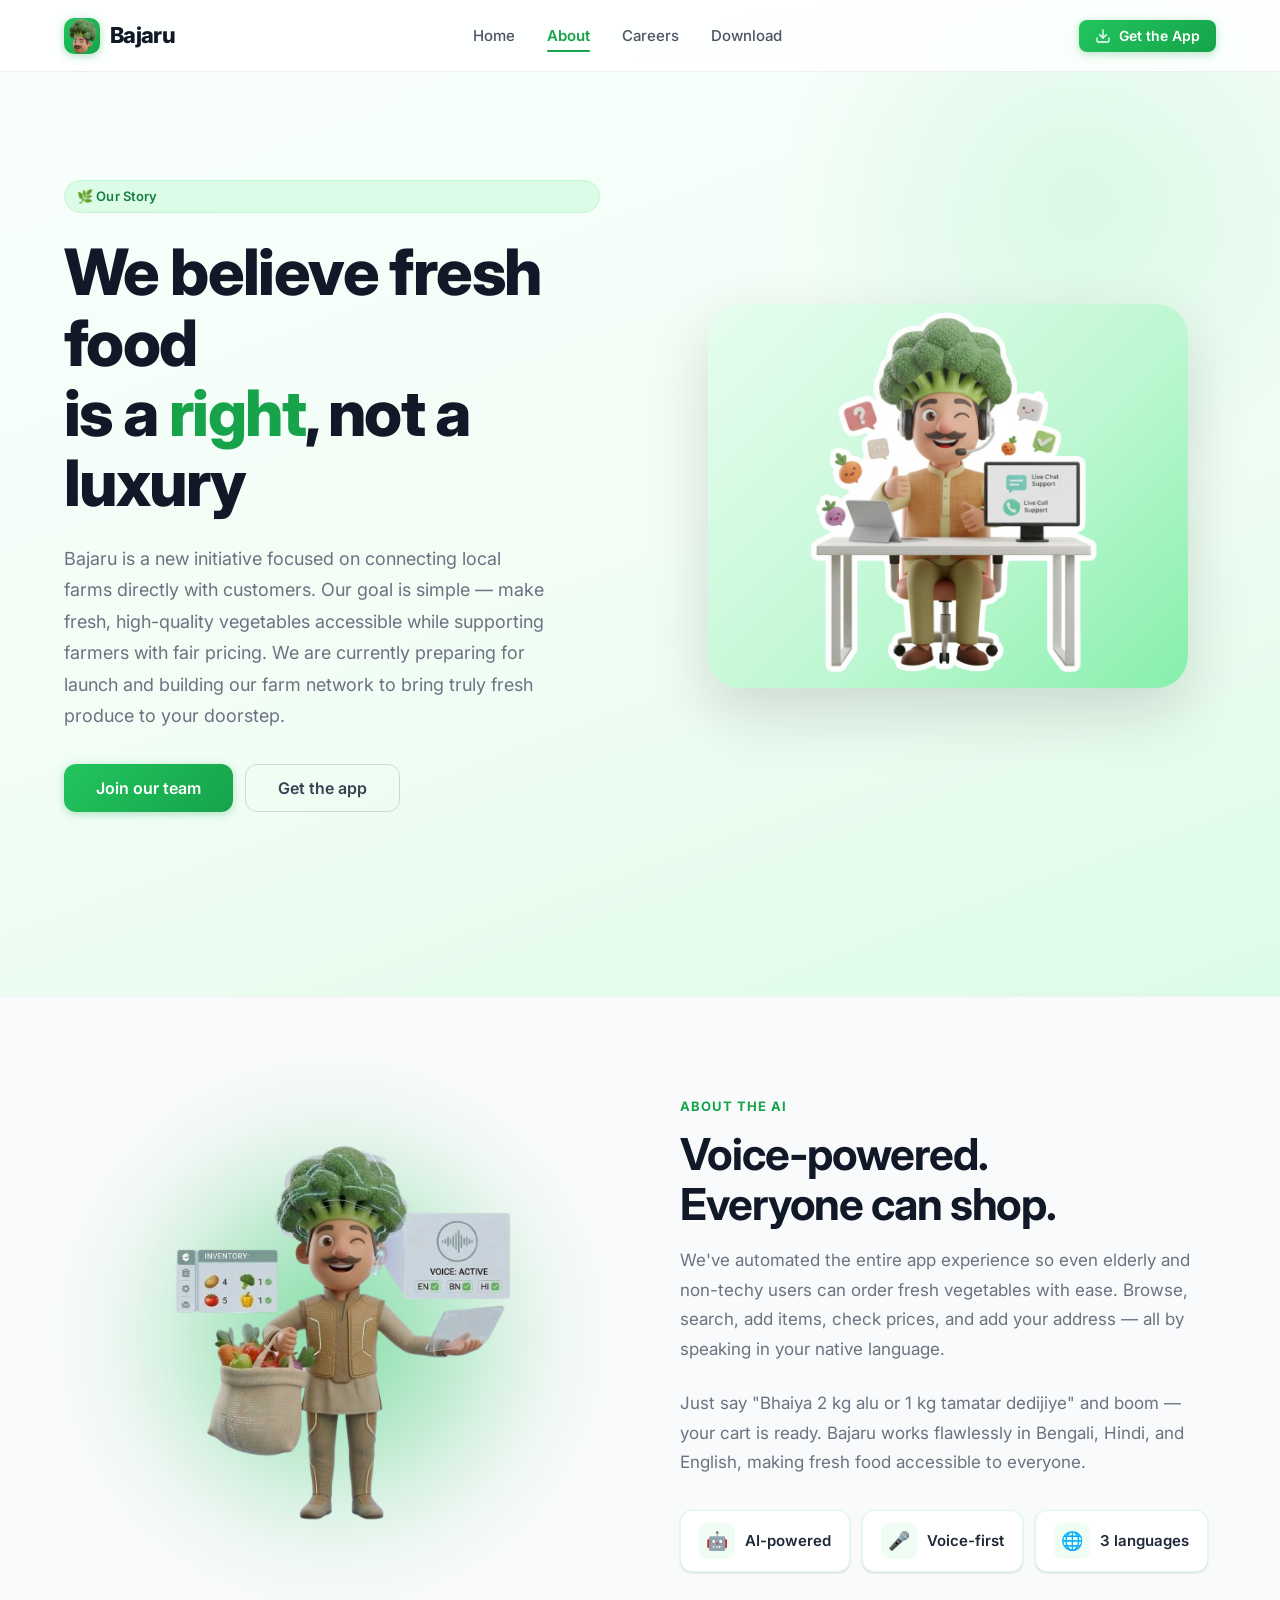
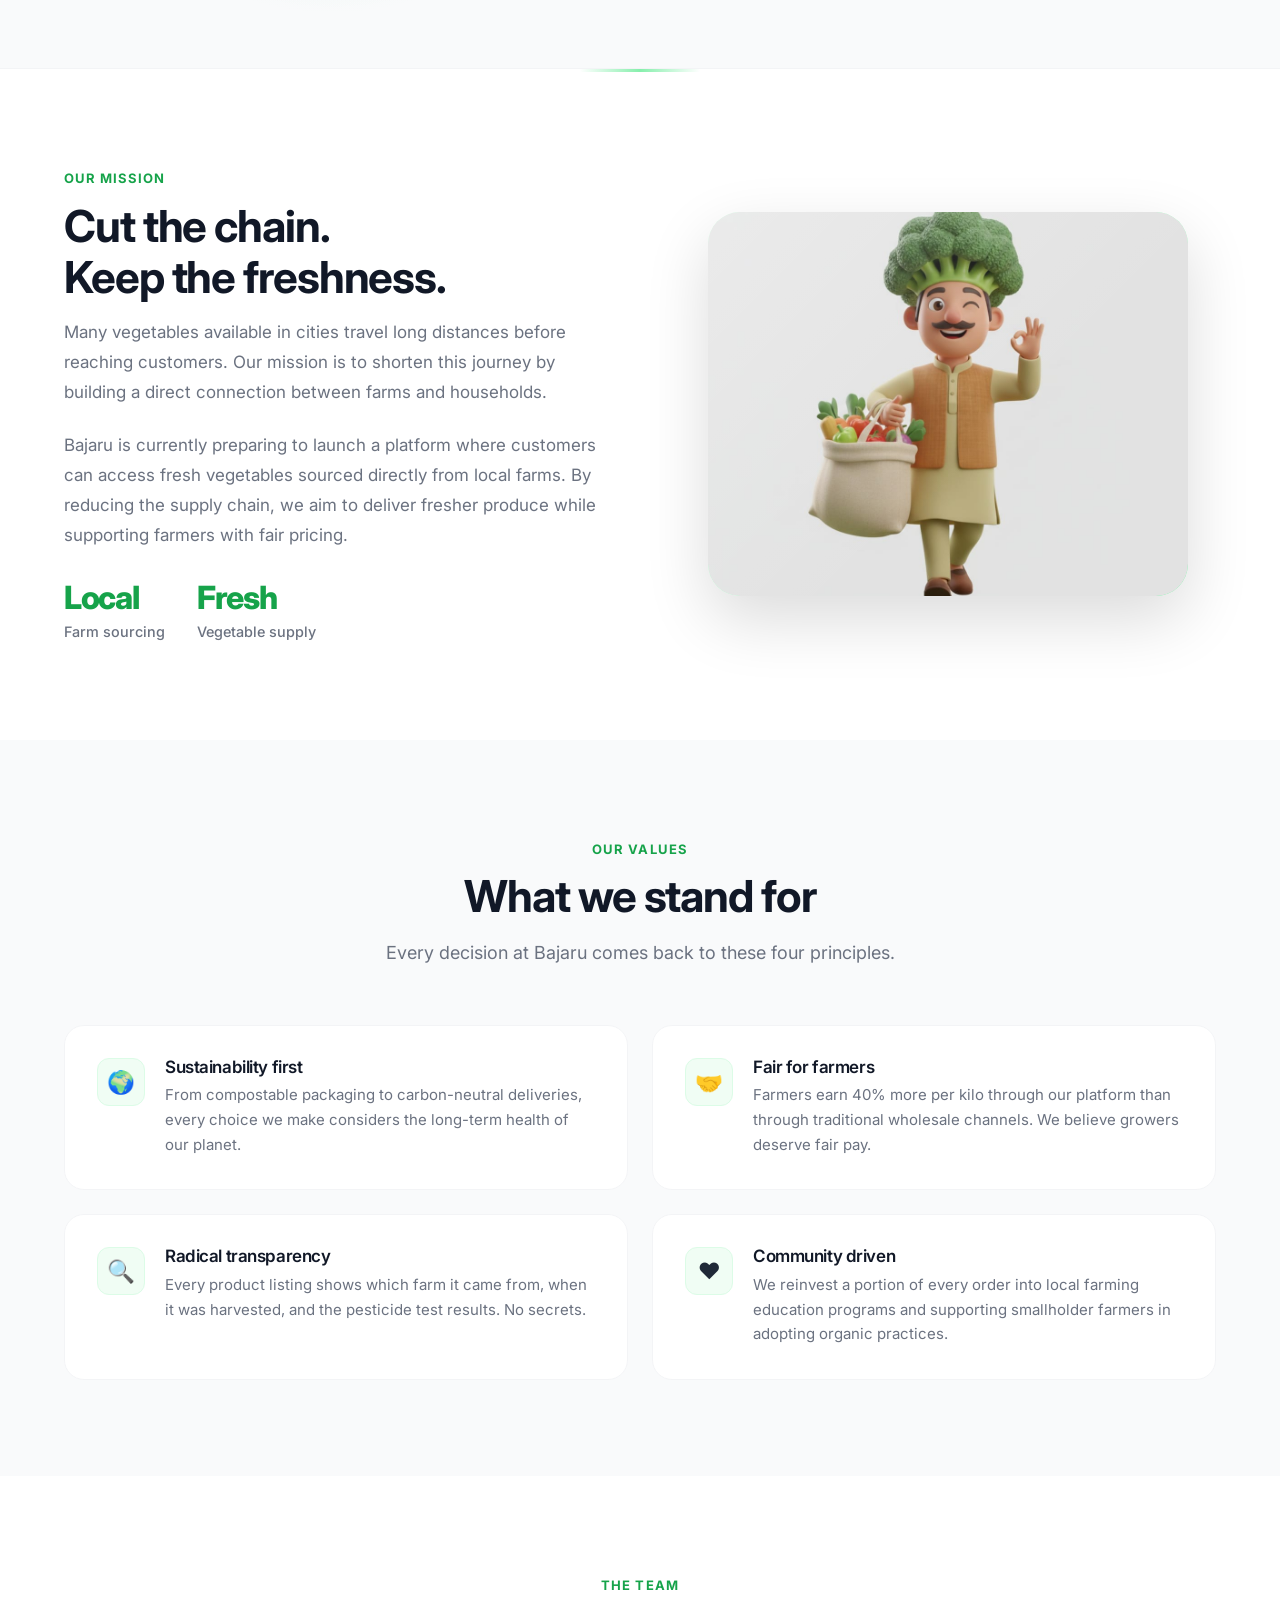
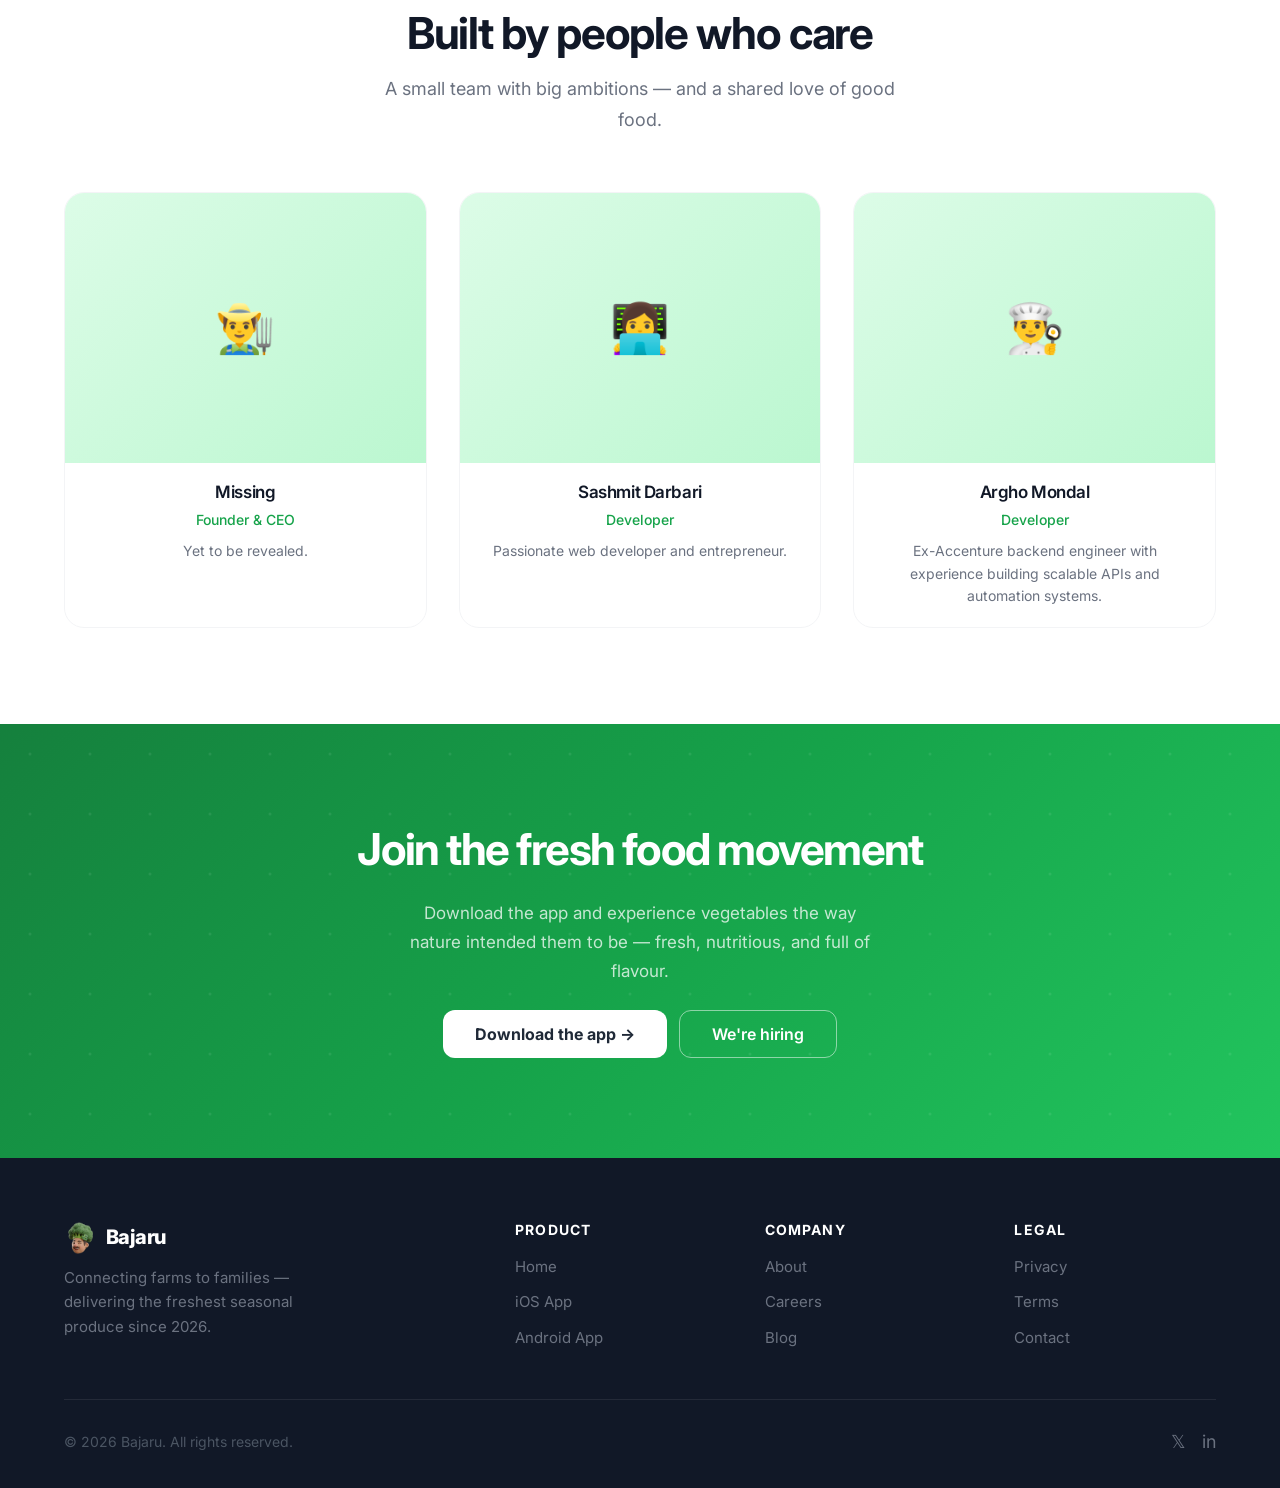
==== commit 0cff58a3: "Added fixes" ====
--- a/about.html
+++ b/about.html
@@ -7,40 +7,13 @@
   <meta name="description" content="Learn about Bajaru's mission to connect local farms with urban families, our values, and the team making fresh food accessible to everyone." />
   <link rel="icon" type="image/png" href="./images/favicon.ico"/>
   <link rel="stylesheet" href="./styles.css" />
+  <link rel="stylesheet" href="./css/buttons.css" />
 </head>
 <body>
 
-  <!-- ── NAVBAR ── -->
-  <nav class="navbar" id="navbar">
-    <div class="nav-inner">
-        <a href="./index.html" class="nav-logo">
-        <div class="nav-logo-icon">
-        <img src="./images/app-icon.png" alt="Bajaru Logo">
-        </div>
-        Bajaru
-        </a>
-      <ul class="nav-links">
-        <li><a href="./index.html">Home</a></li>
-        <li><a href="./about.html" class="active">About</a></li>
-        <li><a href="./careers.html">Careers</a></li>
-        <li><a href="./download.html">Download</a></li>
-      </ul>
-      <div class="nav-cta">
-        <a href="./download.html" class="btn btn-primary btn-sm">Get the App</a>
-      </div>
-      <button class="nav-hamburger" id="hamburger" aria-label="Toggle menu">
-        <span></span><span></span><span></span>
-      </button>
-    </div>
-  </nav>
-
-  <div class="nav-mobile" id="mobileMenu">
-    <a href="./index.html">Home</a>
-    <a href="./about.html" class="active">About</a>
-    <a href="./careers.html">Careers</a>
-    <a href="./download.html">Download</a>
-    <a href="./download.html" class="btn btn-primary">Get the App</a>
-  </div>
+  <!-- ── NAVBAR (loaded from components) ── -->
+  <div id="navbar-placeholder"></div>
+  <div id="mobile-menu-placeholder"></div>
 
   <!-- ── ABOUT HERO ── -->
   <section class="about-hero page-top">
@@ -76,8 +49,53 @@
     </div>
   </section>
 
+  <!-- ── AI FEATURE ── -->
+  <section class="ai-feature-section">
+    <div class="container">
+      <div style="display:grid; grid-template-columns:1fr 1fr; gap:80px; align-items:center;" class="reveal">
+        <div style="display:flex; justify-content:center;">
+          <div class="ai-img-box float-anim">
+            <div class="ai-aura-zone">
+              <div class="ai-img-aura"></div>
+            </div>
+            <img
+              src="./images/AI_Vendor.png"
+              alt="Bajaru AI voice assistant for fresh vegetable ordering"
+              class="ai-img"
+              loading="lazy"
+            />
+          </div>
+        </div>
+        <div>
+          <span class="section-label">About the AI</span>
+          <h2 class="section-title">Voice-powered.<br>Everyone can shop.</h2>
+          <p style="font-size:1.0625rem; color:var(--gray-500); line-height:1.75; margin-bottom:24px;">
+            We've automated the entire app experience so even elderly and non-techy users can order fresh vegetables with ease. Browse, search, add items, check prices, and add your address — all by speaking in your native language.
+          </p>
+          <p style="font-size:1.0625rem; color:var(--gray-500); line-height:1.75; margin-bottom:32px;">
+            Just say "Bhaiya 2 kg alu or 1 kg tamatar dedijiye" and boom — your cart is ready. Bajaru works flawlessly in Bengali, Hindi, and English, making fresh food accessible to everyone.
+          </p>
+          <div class="ai-feature-pills">
+            <div class="ai-pill">
+              <span class="ai-pill-icon">🤖</span>
+              <span class="ai-pill-label">AI-powered</span>
+            </div>
+            <div class="ai-pill">
+              <span class="ai-pill-icon">🎤</span>
+              <span class="ai-pill-label">Voice-first</span>
+            </div>
+            <div class="ai-pill">
+              <span class="ai-pill-icon">🌐</span>
+              <span class="ai-pill-label">3 languages</span>
+            </div>
+          </div>
+        </div>
+      </div>
+    </div>
+  </section>
+
   <!-- ── MISSION ── -->
-  <section>
+  <section class="mission-section">
     <div class="container">
       <div style="display:grid; grid-template-columns:1fr 1fr; gap:80px; align-items:center;" class="reveal">
         <div>
@@ -158,7 +176,7 @@
   </section>
 
   <!-- ── TEAM ── -->
-  <section>
+  <section id="team">
     <div class="container">
       <div class="reveal" style="text-align:center; max-width:520px; margin:0 auto 0;">
         <span class="section-label">The Team</span>
@@ -210,81 +228,10 @@
     </div>
   </section>
 
-  <!-- ── FOOTER ── -->
-  <footer>
-    <div class="container">
-      <div class="footer-grid">
-        <div class="footer-brand">
-          <h3 class="footer-logo">
-            <img src="./images/app-icon.png" alt="Bajaru Logo"> 
-            Bajaru
-          </h3>
-          <p>Connecting farms to families — delivering the freshest seasonal produce since 2026.</p>
-        </div>
-        <div class="footer-col">
-          <h4>Product</h4>
-          <ul>
-            <li><a href="./index.html">Home</a></li>
-            <li><a href="./download.html">iOS App</a></li>
-            <li><a href="./download.html">Android App</a></li>
-          </ul>
-        </div>
-        <div class="footer-col">
-          <h4>Company</h4>
-          <ul>
-            <li><a href="./about.html">About</a></li>
-            <li><a href="./careers.html">Careers</a></li>
-            <li><a href="#">Blog</a></li>
-          </ul>
-        </div>
-        <div class="footer-col">
-          <h4>Legal</h4>
-          <ul>
-            <li><a href="#">Privacy</a></li>
-            <li><a href="#">Terms</a></li>
-            <li><a href="#">Contact</a></li>
-          </ul>
-        </div>
-      </div>
-      <div class="footer-bottom">
-        <span>© 2026 Bajaru. All rights reserved.</span>
-        <div class="footer-social">
-          <a href="#" aria-label="Twitter">𝕏</a>
-          <a href="#" aria-label="LinkedIn">in</a>
-        </div>
-      </div>
-    </div>
-  </footer>
-
-  <script>
-    const navbar = document.getElementById('navbar');
-    window.addEventListener('scroll', () => {
-      navbar.classList.toggle('scrolled', window.scrollY > 20);
-    }, { passive: true });
-    const hamburger = document.getElementById('hamburger');
-    const mobileMenu = document.getElementById('mobileMenu');
-    hamburger.addEventListener('click', () => {
-      const open = mobileMenu.classList.toggle('open');
-      hamburger.classList.toggle('open', open);
-    });
-    const reveals = document.querySelectorAll('.reveal');
-    const io = new IntersectionObserver(entries => {
-      entries.forEach(e => {
-        if (e.isIntersecting) { e.target.classList.add('visible'); io.unobserve(e.target); }
-      });
-    }, { threshold: 0.1, rootMargin: '0px 0px -40px 0px' });
-    reveals.forEach(el => io.observe(el));
-
-    /* Fix grid responsive on about mission section */
-    const missionGrid = document.querySelector('[style*="grid-template-columns:1fr 1fr"]');
-    if (missionGrid && window.innerWidth <= 1024) {
-      missionGrid.style.gridTemplateColumns = '1fr';
-    }
-    window.addEventListener('resize', () => {
-      if (missionGrid) {
-        missionGrid.style.gridTemplateColumns = window.innerWidth <= 1024 ? '1fr' : '1fr 1fr';
-      }
-    });
-  </script>
+  <!-- ── FOOTER (loaded from components) ── -->
+  <div id="footer-placeholder"></div>
+
+  <script src="./js/components.js"></script>
+  <script src="./js/shared.js"></script>
 </body>
 </html>
--- a/styles.css
+++ b/styles.css
@@ -286,88 +286,6 @@
   font-weight: 600;
 }
 
-.nav-mobile .btn-primary {
-  margin-top: 8px;
-  text-align: center;
-}
-
-/* ============================================
-   BUTTONS
-   ============================================ */
-.btn {
-  display: inline-flex;
-  align-items: center;
-  justify-content: center;
-  gap: 8px;
-  padding: 12px 24px;
-  font-family: var(--font);
-  font-size: 0.9375rem;
-  font-weight: 600;
-  border-radius: var(--radius-md);
-  border: 1.5px solid transparent;
-  cursor: pointer;
-  transition: all 0.25s cubic-bezier(0.4, 0, 0.2, 1);
-  line-height: 1;
-  white-space: nowrap;
-}
-
-.btn-primary {
-  background: linear-gradient(135deg, var(--primary-light) 0%, var(--primary) 100%);
-  color: var(--white);
-  border-color: var(--primary-dark);
-  box-shadow: 0 2px 8px rgba(22,163,74,0.30), 0 1px 2px rgba(0,0,0,0.08);
-}
-
-.btn-primary:hover {
-  transform: translateY(-2px);
-  box-shadow: 0 8px 24px rgba(22,163,74,0.40), 0 2px 6px rgba(0,0,0,0.08);
-  background: linear-gradient(135deg, #4ade80 0%, var(--primary-light) 100%);
-}
-
-.btn-primary:active {
-  transform: translateY(0);
-  box-shadow: 0 2px 8px rgba(22,163,74,0.30);
-}
-
-.btn-outline {
-  background: transparent;
-  color: var(--gray-700);
-  border-color: var(--gray-300);
-}
-
-.btn-outline:hover {
-  background: var(--gray-50);
-  border-color: var(--gray-400);
-  color: var(--gray-900);
-  transform: translateY(-1px);
-  box-shadow: var(--shadow-sm);
-}
-
-.btn-outline-green {
-  background: transparent;
-  color: var(--primary);
-  border-color: var(--green-300);
-}
-
-.btn-outline-green:hover {
-  background: var(--green-50);
-  border-color: var(--primary);
-  transform: translateY(-1px);
-  box-shadow: 0 4px 12px rgba(22,163,74,0.15);
-}
-
-.btn-lg {
-  padding: 15px 32px;
-  font-size: 1rem;
-  border-radius: var(--radius-md);
-}
-
-.btn-sm {
-  padding: 8px 16px;
-  font-size: 0.875rem;
-  border-radius: var(--radius-sm);
-}
-
 /* ============================================
    BADGE / PILL
    ============================================ */
@@ -482,6 +400,106 @@
 
 .float-anim {
   animation: floatY 5s ease-in-out infinite;
+}
+
+/* AI image — green aura backlit (theme-matched), borderless glow */
+.ai-img-box {
+  position: relative;
+  display: flex;
+  justify-content: center;
+  align-items: center;
+  overflow: visible;
+}
+
+.ai-aura-zone {
+  position: absolute;
+  inset: 0;
+  overflow: visible;
+  pointer-events: none;
+}
+
+.ai-img-aura {
+  position: absolute;
+  inset: -30%;
+  background: 
+    radial-gradient(ellipse 60% 60% at 50% 50%, rgba(34, 197, 94, 0.25) 0%, transparent 55%),
+    radial-gradient(ellipse 50% 50% at 50% 50%, rgba(74, 222, 128, 0.2) 0%, transparent 50%),
+    radial-gradient(ellipse 70% 70% at 50% 50%, rgba(134, 239, 172, 0.18) 0%, transparent 60%);
+  animation: aiAuraMove 10s ease-in-out infinite;
+}
+
+.ai-img-aura::before {
+  content: '';
+  position: absolute;
+  inset: -15%;
+  background: radial-gradient(circle at 50% 50%, rgba(22, 163, 74, 0.15) 0%, transparent 45%);
+  animation: aiAuraPulse 7s ease-in-out infinite alternate;
+}
+
+@keyframes aiAuraMove {
+  0%, 100% { transform: translate(0, 0) scale(1); }
+  25% { transform: translate(8%, -5%) scale(1.05); }
+  50% { transform: translate(-5%, 8%) scale(0.98); }
+  75% { transform: translate(-8%, -3%) scale(1.02); }
+}
+
+@keyframes aiAuraPulse {
+  0% { opacity: 0.6; transform: scale(0.95); }
+  100% { opacity: 1; transform: scale(1.08); }
+}
+
+.ai-img-box .ai-img {
+  position: relative;
+  z-index: 1;
+  width: 100%;
+  max-width: 420px;
+  height: auto;
+  border-radius: var(--radius-xl);
+  display: block;
+}
+
+/* AI feature pills — modern compact badges */
+.ai-feature-pills {
+  display: flex;
+  flex-wrap: wrap;
+  gap: 12px;
+  margin-top: 24px;
+}
+
+.ai-pill {
+  display: inline-flex;
+  align-items: center;
+  gap: 10px;
+  padding: 12px 18px;
+  background: var(--white);
+  border: 1px solid var(--green-100);
+  border-radius: var(--radius-md);
+  transition: all var(--transition);
+  box-shadow: var(--shadow-sm);
+}
+
+.ai-pill:hover {
+  border-color: var(--green-200);
+  box-shadow: var(--shadow-md);
+  transform: translateY(-2px);
+}
+
+.ai-pill-icon {
+  width: 36px;
+  height: 36px;
+  border-radius: var(--radius-sm);
+  background: var(--green-50);
+  display: flex;
+  align-items: center;
+  justify-content: center;
+  font-size: 1.125rem;
+  flex-shrink: 0;
+}
+
+.ai-pill-label {
+  font-size: 0.9375rem;
+  font-weight: 600;
+  color: var(--gray-800);
 }
 
 /* ============================================
@@ -852,31 +870,6 @@
   line-height: 1.7;
 }
 
-.btn-white {
-  background: var(--white);
-  color: var(--primary-dark);
-  border-color: transparent;
-  font-weight: 700;
-}
-
-.btn-white:hover {
-  background: var(--green-50);
-  transform: translateY(-2px);
-  box-shadow: 0 8px 24px rgba(0,0,0,0.15);
-}
-
-.btn-white-outline {
-  background: transparent;
-  color: var(--white);
-  border: 1.5px solid rgba(255,255,255,0.5);
-}
-
-.btn-white-outline:hover {
-  background: rgba(255,255,255,0.12);
-  border-color: rgba(255,255,255,0.75);
-  transform: translateY(-1px);
-}
-
 /* ============================================
    FOOTER
    ============================================ */
@@ -989,6 +982,31 @@
   pointer-events: none;
 }
 
+/* AI Feature section — distinct block with modern separation */
+.ai-feature-section {
+  background: var(--gray-50);
+  border-top: 1px solid var(--gray-100);
+  border-bottom: 1px solid var(--gray-100);
+}
+
+/* Mission section — clean separation from AI block */
+.mission-section {
+  background: var(--white);
+  position: relative;
+}
+
+.mission-section::before {
+  content: '';
+  position: absolute;
+  top: 0;
+  left: 50%;
+  transform: translateX(-50%);
+  width: 120px;
+  height: 3px;
+  background: linear-gradient(90deg, transparent, var(--green-300), transparent);
+  border-radius: 2px;
+}
+
 .values-section {
   background: var(--gray-50);
 }
@@ -1216,52 +1234,6 @@
   background: #dbeafe;
   color: #1e40af;
   border: 1px solid #93c5fd;
-}
-
-/* Download button — special premium style */
-.btn-download {
-  position: relative;
-  display: inline-flex;
-  align-items: center;
-  gap: 12px;
-  padding: 16px 32px;
-  background: linear-gradient(135deg, #1d4ed8 0%, #2563eb 50%, #3b82f6 100%);
-  color: var(--white);
-  border-radius: var(--radius-md);
-  font-size: 1.0625rem;
-  font-weight: 700;
-  border: none;
-  cursor: pointer;
-  overflow: hidden;
-  box-shadow: 0 4px 16px rgba(37,99,235,0.40);
-  transition: all 0.3s cubic-bezier(0.4, 0, 0.2, 1);
-  text-decoration: none;
-}
-
-.btn-download::before {
-  content: '';
-  position: absolute;
-  top: 0; left: -100%;
-  width: 100%; height: 100%;
-  background: linear-gradient(90deg, transparent, rgba(255,255,255,0.2), transparent);
-  transition: left 0.5s ease;
-}
-
-.btn-download:hover::before {
-  left: 100%;
-}
-
-.btn-download:hover {
-  transform: translateY(-3px);
-  box-shadow: 0 12px 36px rgba(37,99,235,0.45);
-}
-
-.btn-download:active {
-  transform: translateY(-1px);
-}
-
-.btn-download-icon {
-  font-size: 1.25rem;
 }
 
 .store-badges {
--- a/css/buttons.css
+++ b/css/buttons.css
@@ -0,0 +1,172 @@
+/* ============================================
+   BUTTON COMPONENT — Single source for all button styles
+   Change here to update buttons site-wide
+   ============================================ */
+
+/* Base button — shared by all variants */
+.btn {
+  display: inline-flex;
+  align-items: center;
+  justify-content: center;
+  gap: 8px;
+  padding: 12px 24px;
+  font-family: var(--font);
+  font-size: 0.9375rem;
+  font-weight: 600;
+  border-radius: var(--radius-md);
+  border: none;
+  cursor: pointer;
+  transition: all 0.25s cubic-bezier(0.4, 0, 0.2, 1);
+  line-height: 1;
+  white-space: nowrap;
+  text-decoration: none;
+}
+
+.btn .btn-icon {
+  flex-shrink: 0;
+}
+
+/* Primary — gradient green */
+.btn-primary {
+  background: linear-gradient(135deg, var(--primary-light) 0%, var(--primary) 100%);
+  color: var(--white);
+  border: none;
+  box-shadow: 0 2px 8px rgba(22, 163, 74, 0.3);
+}
+
+.btn-primary:hover {
+  background: linear-gradient(135deg, #4ade80 0%, var(--primary-light) 100%);
+  transform: translateY(-2px);
+  box-shadow: 0 8px 24px rgba(22, 163, 74, 0.4);
+}
+
+.btn-primary:active {
+  transform: translateY(0);
+  box-shadow: 0 2px 8px rgba(22, 163, 74, 0.3);
+}
+
+/* Outline — gray border */
+.btn-outline {
+  background: transparent;
+  color: var(--gray-700);
+  border: 1.5px solid var(--gray-300);
+}
+
+.btn-outline:hover {
+  background: var(--gray-50);
+  border-color: var(--gray-400);
+  color: var(--gray-900);
+  transform: translateY(-1px);
+  box-shadow: var(--shadow-sm);
+}
+
+/* Outline green — for careers job cards */
+.btn-outline-green {
+  background: transparent;
+  color: var(--btn-primary-bg);
+  border: 1.5px solid var(--green-300);
+}
+
+.btn-outline-green:hover {
+  background: var(--green-50);
+  border-color: var(--btn-primary-bg);
+  transform: translateY(-1px);
+  box-shadow: 0 4px 12px rgba(22, 163, 74, 0.15);
+}
+
+/* Size modifiers */
+.btn-lg {
+  padding: 15px 32px;
+  font-size: 1rem;
+  border-radius: var(--radius-md);
+}
+
+.btn-sm {
+  padding: 8px 16px;
+  font-size: 0.875rem;
+  border-radius: var(--radius-sm);
+}
+
+/* White buttons — for CTA band (dark background) */
+.btn-white {
+  background: var(--white);
+  color: var(--btn-primary-bg);
+  font-weight: 700;
+}
+
+.btn-white:hover {
+  background: var(--green-50);
+  transform: translateY(-2px);
+  box-shadow: 0 8px 24px rgba(22, 163, 74, 0.15);
+}
+
+.btn-white-outline {
+  background: transparent;
+  color: var(--white);
+  border: 1.5px solid rgba(255, 255, 255, 0.5);
+}
+
+.btn-white-outline:hover {
+  background: rgba(255, 255, 255, 0.12);
+  border-color: rgba(255, 255, 255, 0.75);
+  transform: translateY(-1px);
+}
+
+/* Download / store button — platform cards */
+.btn-download {
+  position: relative;
+  display: inline-flex;
+  align-items: center;
+  gap: 12px;
+  padding: 16px 32px;
+  background: linear-gradient(135deg, #1d4ed8 0%, #2563eb 50%, #3b82f6 100%);
+  color: var(--white);
+  border-radius: var(--radius-md);
+  font-size: 1.0625rem;
+  font-weight: 700;
+  border: none;
+  cursor: pointer;
+  overflow: hidden;
+  box-shadow: 0 4px 16px rgba(37, 99, 235, 0.4);
+  transition: all 0.3s cubic-bezier(0.4, 0, 0.2, 1);
+  text-decoration: none;
+}
+
+.btn-download::before {
+  content: '';
+  position: absolute;
+  top: 0;
+  left: -100%;
+  width: 100%;
+  height: 100%;
+  background: linear-gradient(90deg, transparent, rgba(255, 255, 255, 0.2), transparent);
+  transition: left 0.5s ease;
+}
+
+.btn-download:hover::before {
+  left: 100%;
+}
+
+.btn-download:hover {
+  transform: translateY(-3px);
+  box-shadow: 0 12px 36px rgba(37, 99, 235, 0.45);
+}
+
+.btn-download:active {
+  transform: translateY(-1px);
+}
+
+.btn-download-icon {
+  font-size: 1.25rem;
+}
+
+.btn-download.btn-sm {
+  padding: 12px 20px;
+  font-size: 0.9375rem;
+}
+
+/* Nav mobile — primary button spacing */
+.nav-mobile .btn-primary {
+  margin-top: 8px;
+  text-align: center;
+}
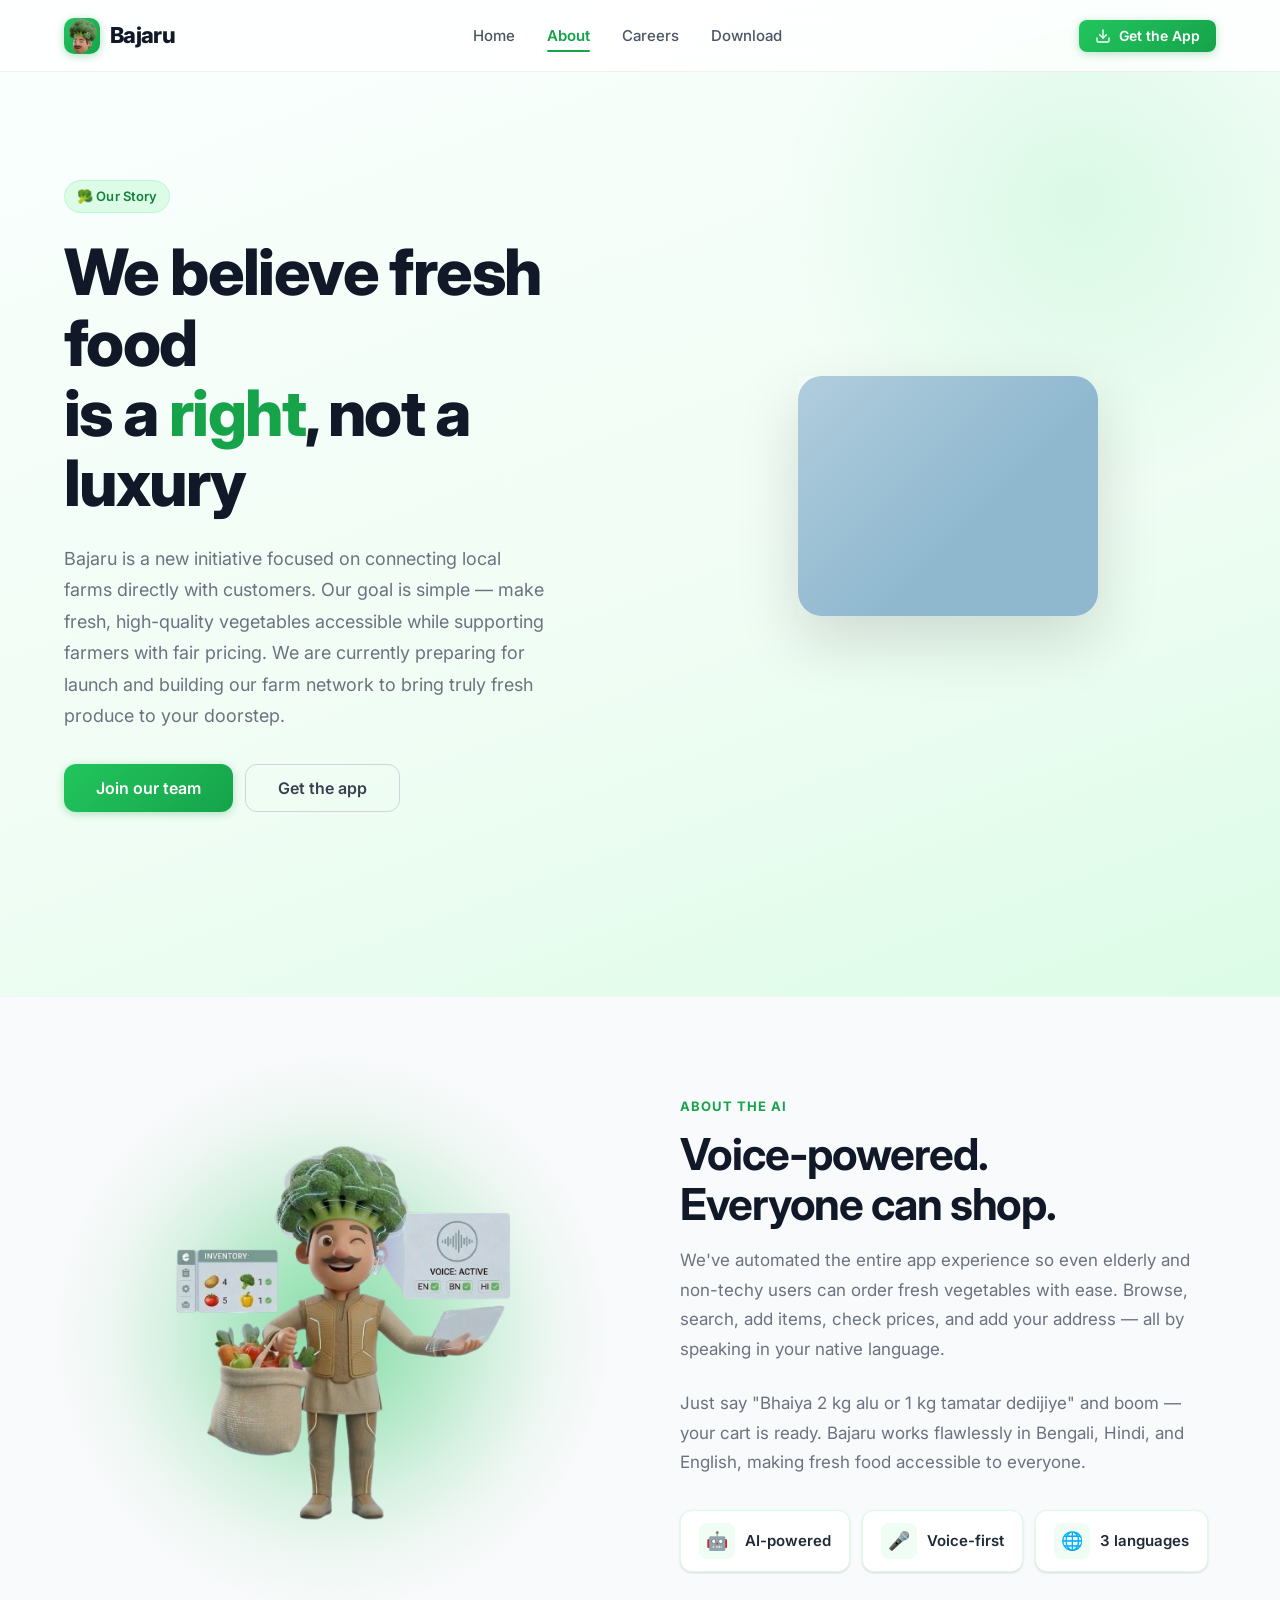
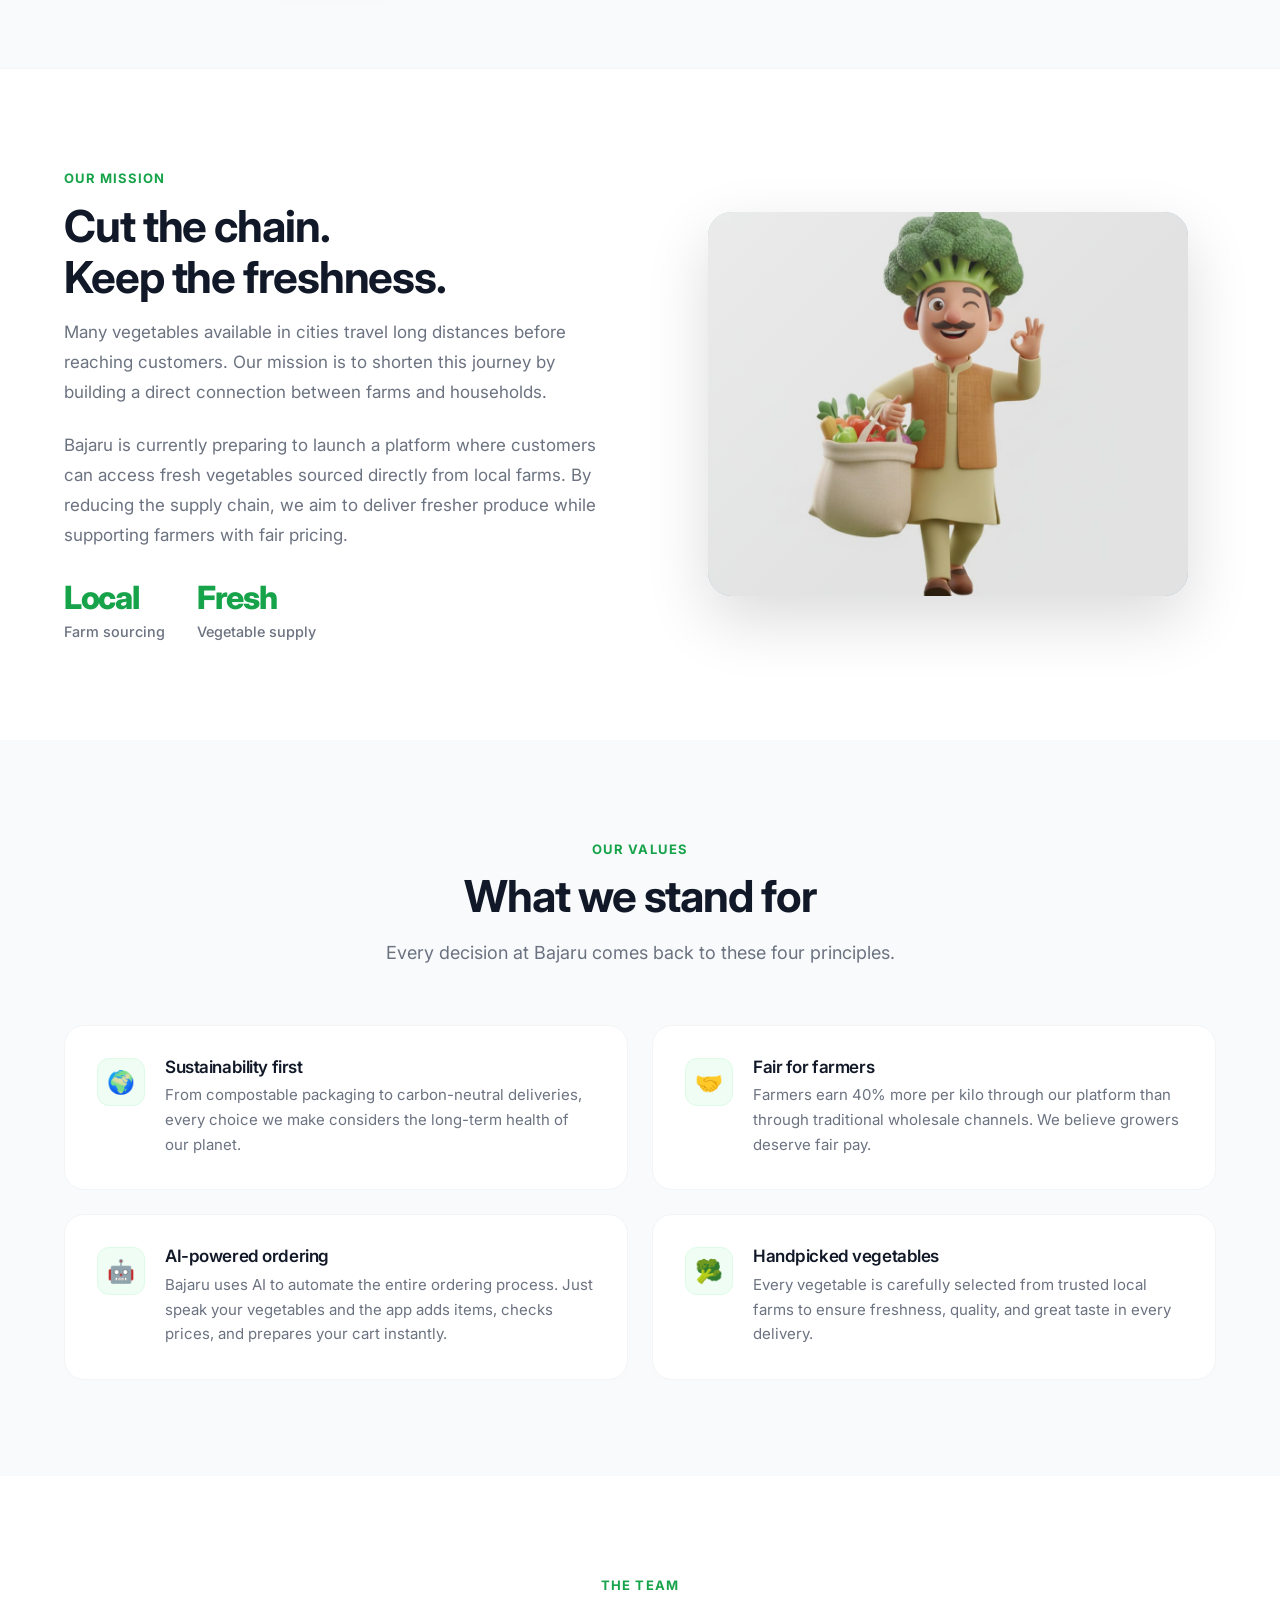
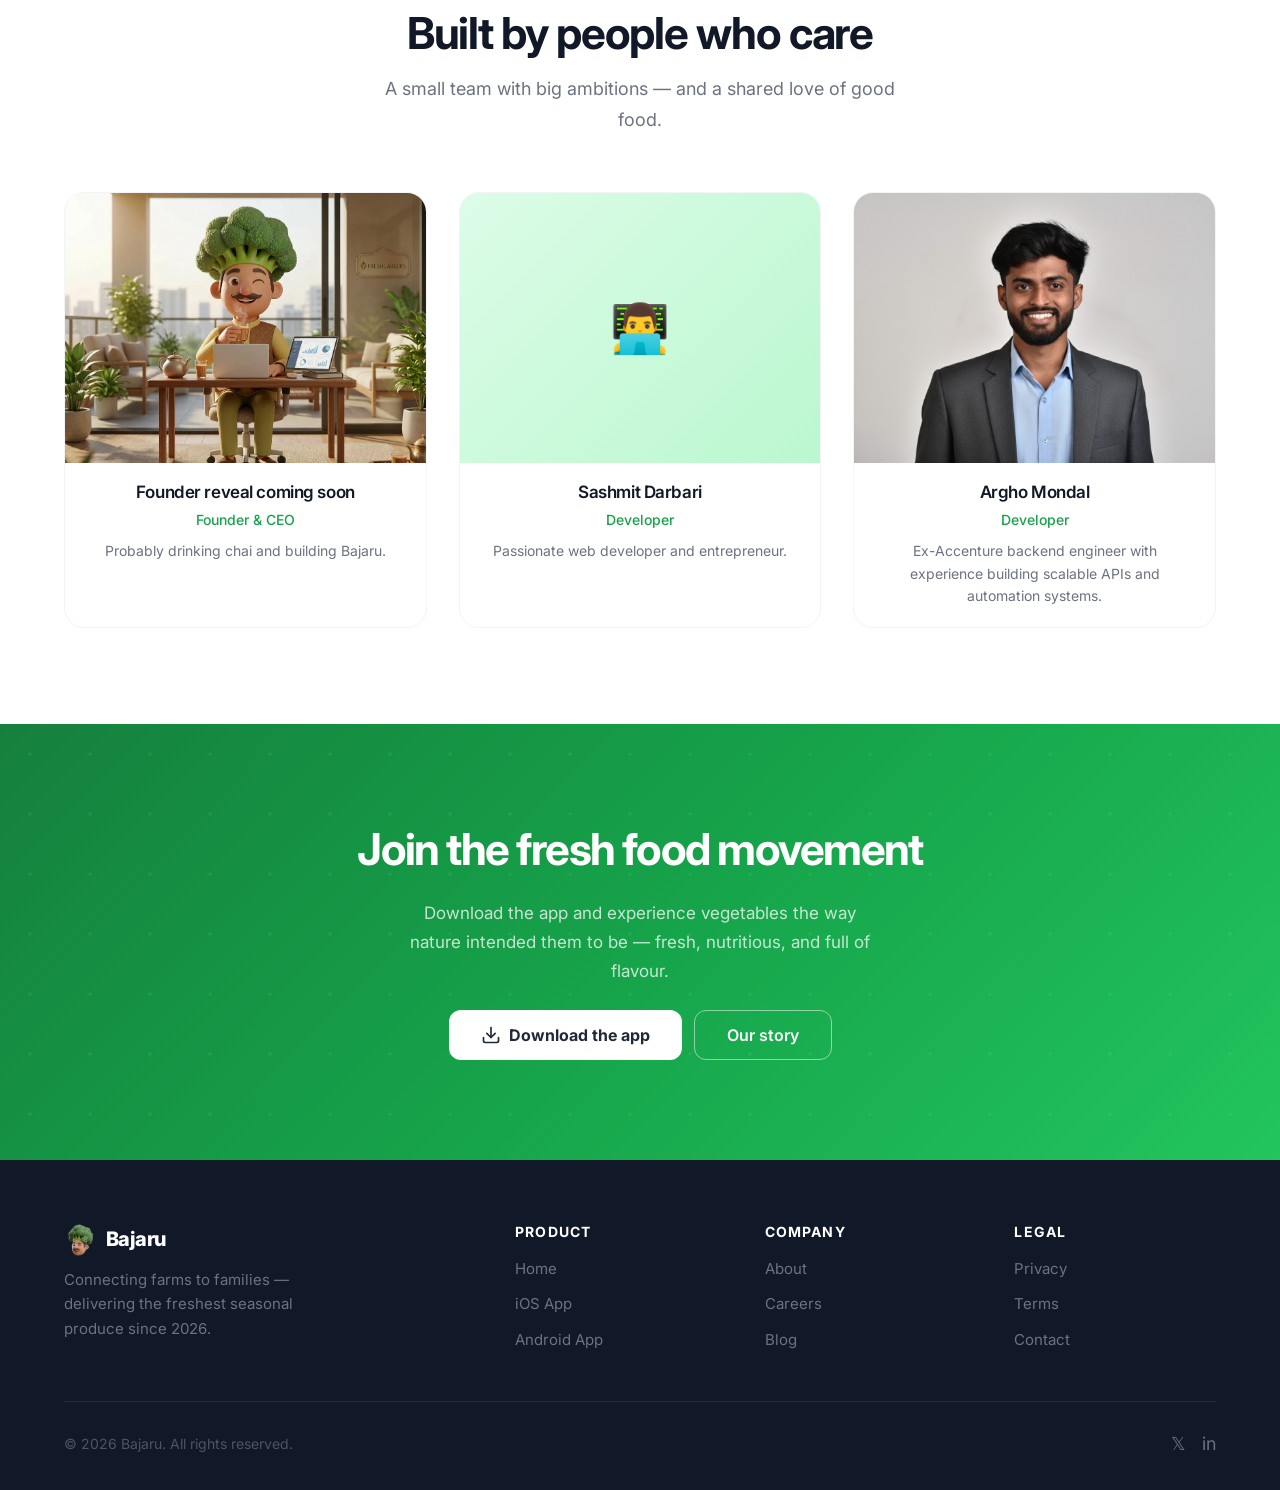
==== commit 3bc523bc: "Final webapp updated" ====
--- a/about.html
+++ b/about.html
@@ -21,7 +21,7 @@
       <div class="hero-split">
         <!-- Left: text -->
         <div class="hero-split-text">
-          <span class="badge badge-green">🌿 Our Story</span>
+          <span class="badge badge-green">🥦 Our Story</span>
           <h1>We believe fresh food<br>is a <span style="color:var(--primary)">right</span>, not a luxury</h1>
           <p class="desc">
           Bajaru is a new initiative focused on connecting local farms directly with customers. Our goal is simple — make fresh, high-quality vegetables accessible while supporting farmers with fair pricing. We are currently preparing for launch and building our farm network to bring truly fresh produce to your doorstep.
@@ -36,12 +36,15 @@
         <div class="hero-split-visual">
           <div class="float-anim">
             <div class="illus-box illus-box-green">
-              <img
+              <!-- <img
                 src="./images/about.png"
                 alt="Bajaru farm vegetables"
                 style="width:100%;height:100%;object-fit:cover;border-radius:inherit;"
                 loading="lazy"
-                />
+                /> -->
+                <video autoplay muted loop playsinline class="about-video">
+                  <source src="./videos/video2.mp4" type="video/mp4">
+                </video>
             </div>
           </div>
         </div>
@@ -158,17 +161,17 @@
           </div>
         </div>
         <div class="value-card reveal reveal-delay-3">
-          <div class="value-card-icon">🔍</div>
-          <div>
-            <h4>Radical transparency</h4>
-            <p>Every product listing shows which farm it came from, when it was harvested, and the pesticide test results. No secrets.</p>
+          <div class="value-card-icon">🤖</div>
+          <div>
+            <h4>AI-powered ordering</h4>
+            <p>Bajaru uses AI to automate the entire ordering process. Just speak your vegetables and the app adds items, checks prices, and prepares your cart instantly.</p>
           </div>
         </div>
         <div class="value-card reveal reveal-delay-4">
-          <div class="value-card-icon">❤️</div>
-          <div>
-            <h4>Community driven</h4>
-            <p>We reinvest a portion of every order into local farming education programs and supporting smallholder farmers in adopting organic practices.</p>
+          <div class="value-card-icon">🥦</div>
+          <div>
+            <h4>Handpicked vegetables</h4>
+            <p>Every vegetable is carefully selected from trusted local farms to ensure freshness, quality, and great taste in every delivery.</p>
           </div>
         </div>
       </div>
@@ -187,15 +190,17 @@
       </div>
       <div class="team-grid">
         <div class="team-card reveal reveal-delay-1">
-          <div class="team-card-img">👨‍🌾</div>
+          <div class="team-card-img">
+            <img src="./images/ceo with chai.png" alt="Argho Mondal">
+          </div>
           <div class="team-card-body">
-            <h4>Missing</h4>
+            <h4>Founder reveal coming soon</h4>
             <span>Founder & CEO</span>
-            <p style="font-size:0.875rem; color:var(--gray-500); margin-top:8px; line-height:1.6;">Yet to be revealed.</p>
+            <p style="font-size:0.875rem; color:var(--gray-500); margin-top:8px; line-height:1.6;">Probably drinking chai and building Bajaru.</p>
           </div>
         </div>
         <div class="team-card reveal reveal-delay-2">
-          <div class="team-card-img">👩‍💻</div>
+          <div class="team-card-img">👨‍💻</div>
           <div class="team-card-body">
             <h4>Sashmit Darbari</h4>
             <span>Developer</span>
@@ -203,7 +208,9 @@
           </div>
         </div>
         <div class="team-card reveal reveal-delay-3">
-          <div class="team-card-img">👨‍🍳</div>
+          <div class="team-card-img">
+            <img src="./images/pic2.jpg" alt="Argho Mondal">
+          </div>
           <div class="team-card-body">
             <h4>Argho Mondal</h4>
             <span>Developer</span>
@@ -221,8 +228,8 @@
         <h2>Join the fresh food movement</h2>
         <p>Download the app and experience vegetables the way nature intended them to be — fresh, nutritious, and full of flavour.</p>
         <div style="display:flex; gap:12px; flex-wrap:wrap; justify-content:center;">
-          <a href="./download.html" class="btn btn-white btn-lg">Download the app →</a>
-          <a href="./careers.html" class="btn btn-white-outline btn-lg">We're hiring</a>
+          <a href="./download.html" class="btn btn-white btn-lg"><svg class="btn-icon" width="20" height="20" viewBox="0 0 24 24" fill="none" stroke="currentColor" stroke-width="2" stroke-linecap="round" stroke-linejoin="round" aria-hidden="true"><path d="M21 15v4a2 2 0 0 1-2 2H5a2 2 0 0 1-2-2v-4"/><polyline points="7 10 12 15 17 10"/><line x1="12" y1="15" x2="12" y2="3"/></svg>Download the app</a>
+          <a href="./about.html" class="btn btn-white-outline btn-lg">Our story</a>
         </div>
       </div>
     </div>
--- a/styles.css
+++ b/styles.css
@@ -289,10 +289,20 @@
 /* ============================================
    BADGE / PILL
    ============================================ */
+/* .badge {
+  display: inline-flex;
+  align-items: center;
+  gap: 6px;
+  padding: 5px 12px;
+  border-radius: 999px;
+  font-size: 0.8125rem;
+  font-weight: 600;
+  letter-spacing: 0.01em;
+} */
+
 .badge {
-  display: inline-flex;
-  align-items: center;
-  gap: 6px;
+  display: inline-block;
+  width: fit-content;
   padding: 5px 12px;
   border-radius: 999px;
   font-size: 0.8125rem;
@@ -673,15 +683,25 @@
   font-size: 0.75rem;
 }
 
-.hero-card-1 {
+/* .hero-card-1 {
   bottom: -16px;
   left: -32px;
   animation: floatY 6s ease-in-out infinite;
-}
-
-.hero-card-2 {
+} */
+ .hero-card-1{
+  bottom: -65px;
+  left: -10px;
+  animation: floatY 6s ease-in-out infinite;
+}
+
+/* .hero-card-2 {
   top: 24px;
   right: -24px;
+  animation: floatY 7s ease-in-out infinite reverse;
+} */
+ .hero-card-2{
+  top: -55px;
+  right: -10px;
   animation: floatY 7s ease-in-out infinite reverse;
 }
 
@@ -995,7 +1015,7 @@
   position: relative;
 }
 
-.mission-section::before {
+/* .mission-section::before {
   content: '';
   position: absolute;
   top: 0;
@@ -1005,7 +1025,7 @@
   height: 3px;
   background: linear-gradient(90deg, transparent, var(--green-300), transparent);
   border-radius: 2px;
-}
+} */
 
 .values-section {
   background: var(--gray-50);
@@ -1087,6 +1107,11 @@
   align-items: center;
   justify-content: center;
   font-size: 3rem;
+}
+ .team-card-img img{
+  width:100%;
+  height:100%;
+  object-fit:cover;
 }
 
 .team-card-body {
@@ -1236,7 +1261,7 @@
   border: 1px solid #93c5fd;
 }
 
-.store-badges {
+/* .store-badges {
   display: flex;
   gap: 16px;
   flex-wrap: wrap;
@@ -1262,6 +1287,48 @@
   background: var(--gray-700);
   transform: translateY(-2px);
   box-shadow: var(--shadow-md);
+} */
+ .store-badges{
+  display:flex;
+  gap:20px;
+  margin-top:20px;
+  flex-wrap:wrap;
+}
+
+.store-badge-card{
+  display:flex;
+  align-items:center;
+  gap:16px;
+  padding:16px 26px;
+  background:#ffffff;
+  border-radius:20px;
+  box-shadow:0 10px 25px rgba(0,0,0,0.08);
+  text-decoration:none;
+  transition:all .25s ease;
+}
+
+.store-badge-card:hover{
+  transform:translateY(-3px);
+  box-shadow:0 14px 35px rgba(0,0,0,0.12);
+}
+
+.store-logo{
+  width:34px;
+  height:34px;
+  object-fit:contain;
+}
+
+.store-text small{
+  display:block;
+  font-size:12px;
+  color:#666;
+  letter-spacing:0.05em;
+}
+
+.store-text strong{
+  font-size:20px;
+  font-weight:600;
+  color:#111;
 }
 
 .store-badge .store-icon {
@@ -1547,3 +1614,222 @@
     grid-template-columns: 1fr 1fr;
   }
 }
+.phone-app-logo{
+  width:60px;
+  height:60px;
+  object-fit:contain;
+}
+.apple-white{
+  filter: brightness(0) invert(1);
+}
+.platform-logo{
+  width:42px;
+  height:42px;
+  object-fit:contain;
+}
+/* Platform section icon fix */
+.platform-card .icon{
+  width:52px;
+  height:52px;
+  margin:0 auto 16px;
+  display:flex;
+  align-items:center;
+  justify-content:center;
+}
+
+.platform-logo{
+  width:40px;
+  height:40px;
+  object-fit:contain;
+}
+.cta-logo{
+  width:20px;
+  height:20px;
+  margin-right:8px;
+  object-fit:contain;
+}
+
+.reveal{
+  opacity:0;
+  transform:translateY(40px);
+  transition:all .7s cubic-bezier(.2,.8,.2,1);
+}
+
+
+
+
+
+
+
+
+.reveal.visible{
+  opacity:1;
+  transform:translateY(0);
+}
+.feature-card:hover,
+.value-card:hover,
+.perk-card:hover{
+  transform:translateY(-6px);
+  box-shadow:0 20px 50px rgba(0,0,0,0.12);
+}
+.hero h1 span{
+  background:linear-gradient(90deg,#16a34a,#22c55e,#4ade80);
+  -webkit-background-clip:text;
+  -webkit-text-fill-color:transparent;
+}
+.navbar{
+  backdrop-filter:blur(12px);
+  background:rgba(255,255,255,0.8);
+}
+.hero::before{
+  content:"";
+  position:absolute;
+  width:600px;
+  height:600px;
+  background:radial-gradient(circle,rgba(34,197,94,.15),transparent);
+  top:-200px;
+  right:-200px;
+  filter:blur(40px);
+}
+body{
+  animation:fadeIn .6s ease;
+}
+
+@keyframes fadeIn{
+  from{opacity:0;transform:translateY(20px);}
+  to{opacity:1;}
+}
+::-webkit-scrollbar{
+  width:8px;
+}
+
+::-webkit-scrollbar-thumb{
+  background:#22c55e;
+  border-radius:20px;
+}
+.btn:hover{
+  transform:translateY(-2px);
+}
+
+
+.hero-video{
+  width:100%;
+  max-width:600px;
+  height:auto;
+  border-radius:20px;
+  object-fit:contain;
+
+  /* glowing animation */
+  animation: glowBlink 3s ease-in-out infinite alternate;
+}
+
+/* GREEN GLOW BLINK ANIMATION */
+
+@keyframes glowBlink{
+
+  0%{
+    box-shadow:
+      -20px 0 30px rgba(34,197,94,0.2),
+       20px 0 30px rgba(34,197,94,0.2);
+  }
+
+  50%{
+    box-shadow:
+      -25px 0 45px rgba(34,197,94,0.5),
+       25px 0 45px rgba(34,197,94,0.5);
+  }
+
+  100%{
+    box-shadow:
+      -30px 0 60px rgba(34,197,94,0.8),
+       30px 0 60px rgba(34,197,94,0.8);
+  }
+
+}
+
+
+.illus-box-green{
+  background:#8fb8cf;
+  border-radius:24px;
+  overflow:visible;
+  position:relative;
+
+  animation: aboutGlow 3s ease-in-out infinite alternate;
+}
+
+/* ABOUT VIDEO */
+
+.about-video{
+  width:100%;
+  height:100%;
+  object-fit:cover;
+  display:block;
+  border-radius:18px;
+}
+
+/* BLUE GLOW */
+
+@keyframes aboutGlow{
+
+  0%{
+    box-shadow:
+      0 0 20px rgba(60,120,255,0.25),
+      0 0 40px rgba(60,120,255,0.15);
+  }
+
+  50%{
+    box-shadow:
+      0 0 50px rgba(60,120,255,0.45),
+      0 0 100px rgba(60,120,255,0.25);
+  }
+
+  100%{
+    box-shadow:
+      0 0 80px rgba(60,120,255,0.65),
+      0 0 160px rgba(60,120,255,0.35);
+  }
+
+}
+
+/* WRAPPER WITH GLOW */
+/* VIDEO */
+
+.careers-video{
+  width:100%;
+  height:100%;
+  object-fit:cover;
+  display:block;
+  border-radius:18px;
+}
+
+/* GLOW CONTAINER */
+
+.illus-box-yellow{
+  position:relative;
+  border-radius:22px;
+  overflow:visible;
+
+  animation: careersGlow 3s ease-in-out infinite alternate;
+}
+
+@keyframes careersGlow{
+
+  0%{
+    box-shadow:
+      0 0 20px rgba(255,180,50,0.25),
+      0 0 40px rgba(255,180,50,0.15);
+  }
+
+  50%{
+    box-shadow:
+      0 0 50px rgba(255,180,50,0.45),
+      0 0 100px rgba(255,180,50,0.25);
+  }
+
+  100%{
+    box-shadow:
+      0 0 80px rgba(255,180,50,0.65),
+      0 0 160px rgba(255,180,50,0.35);
+  }
+
+}
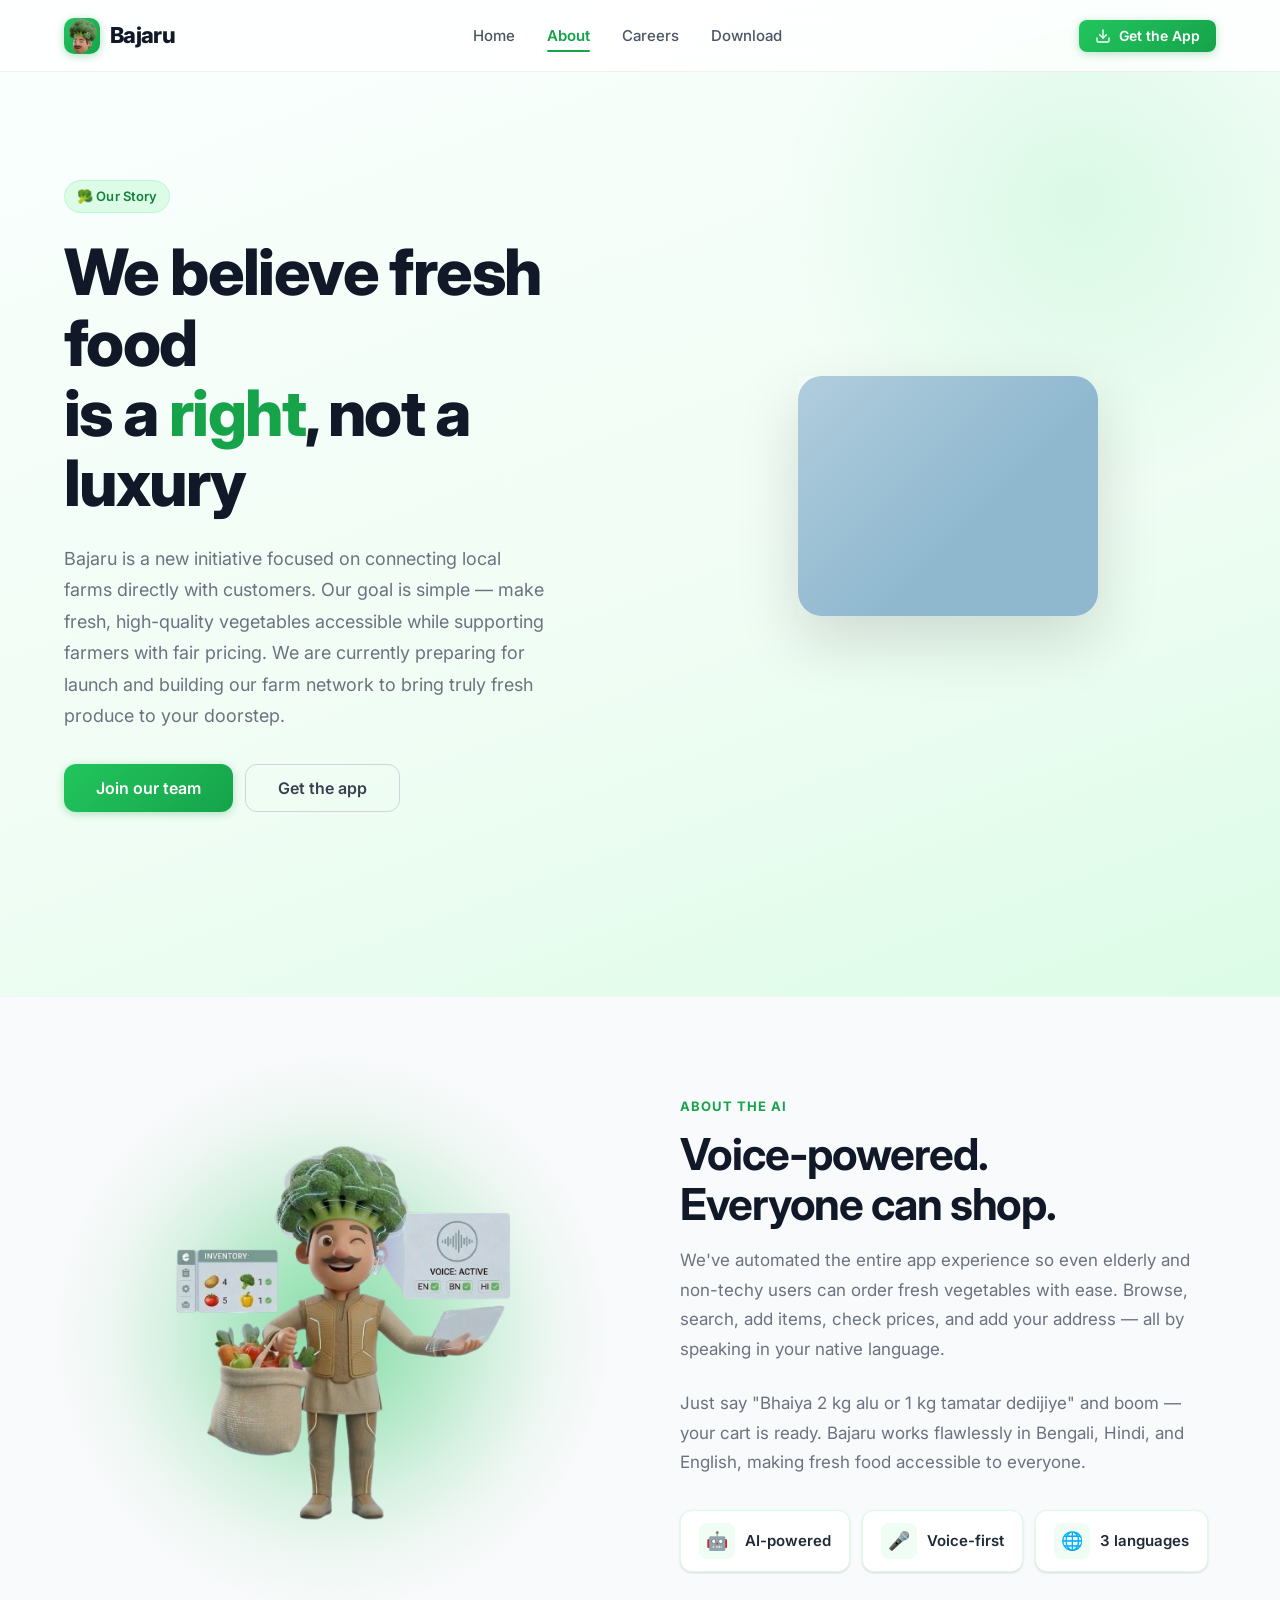
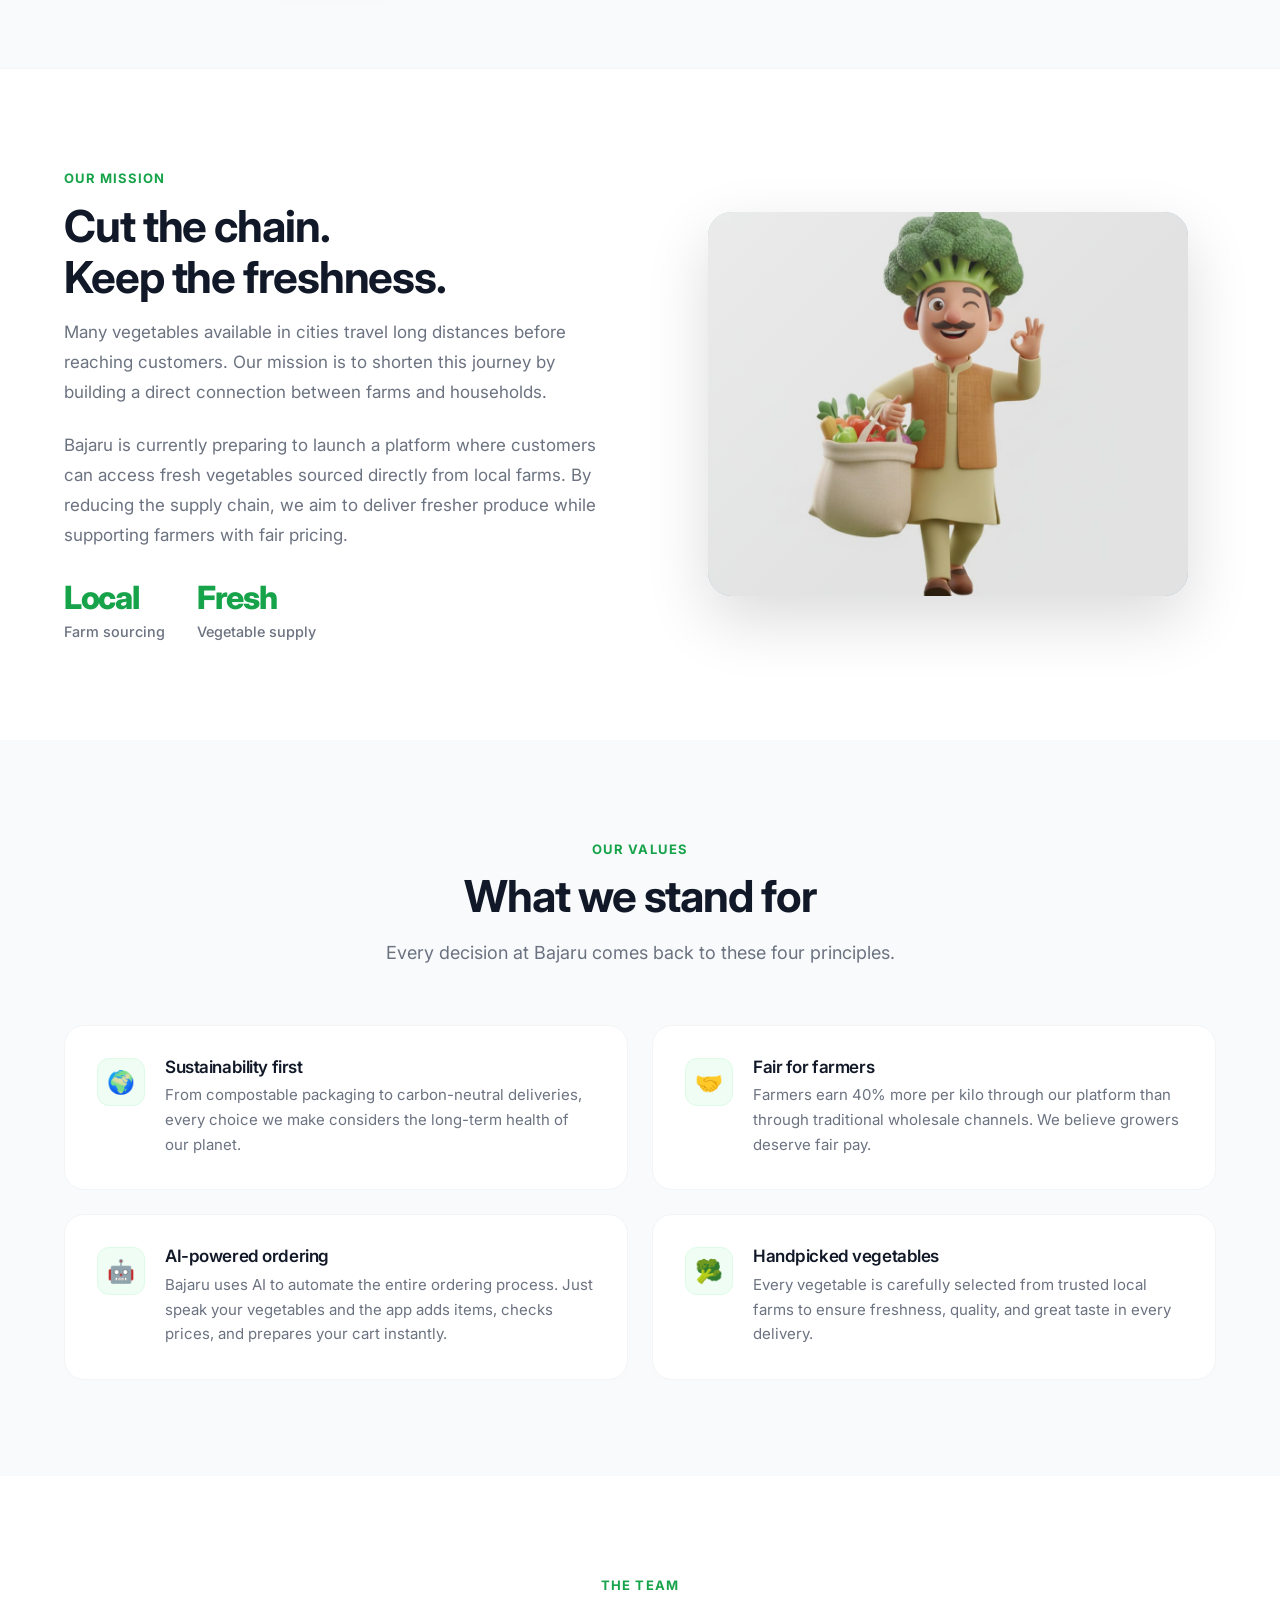
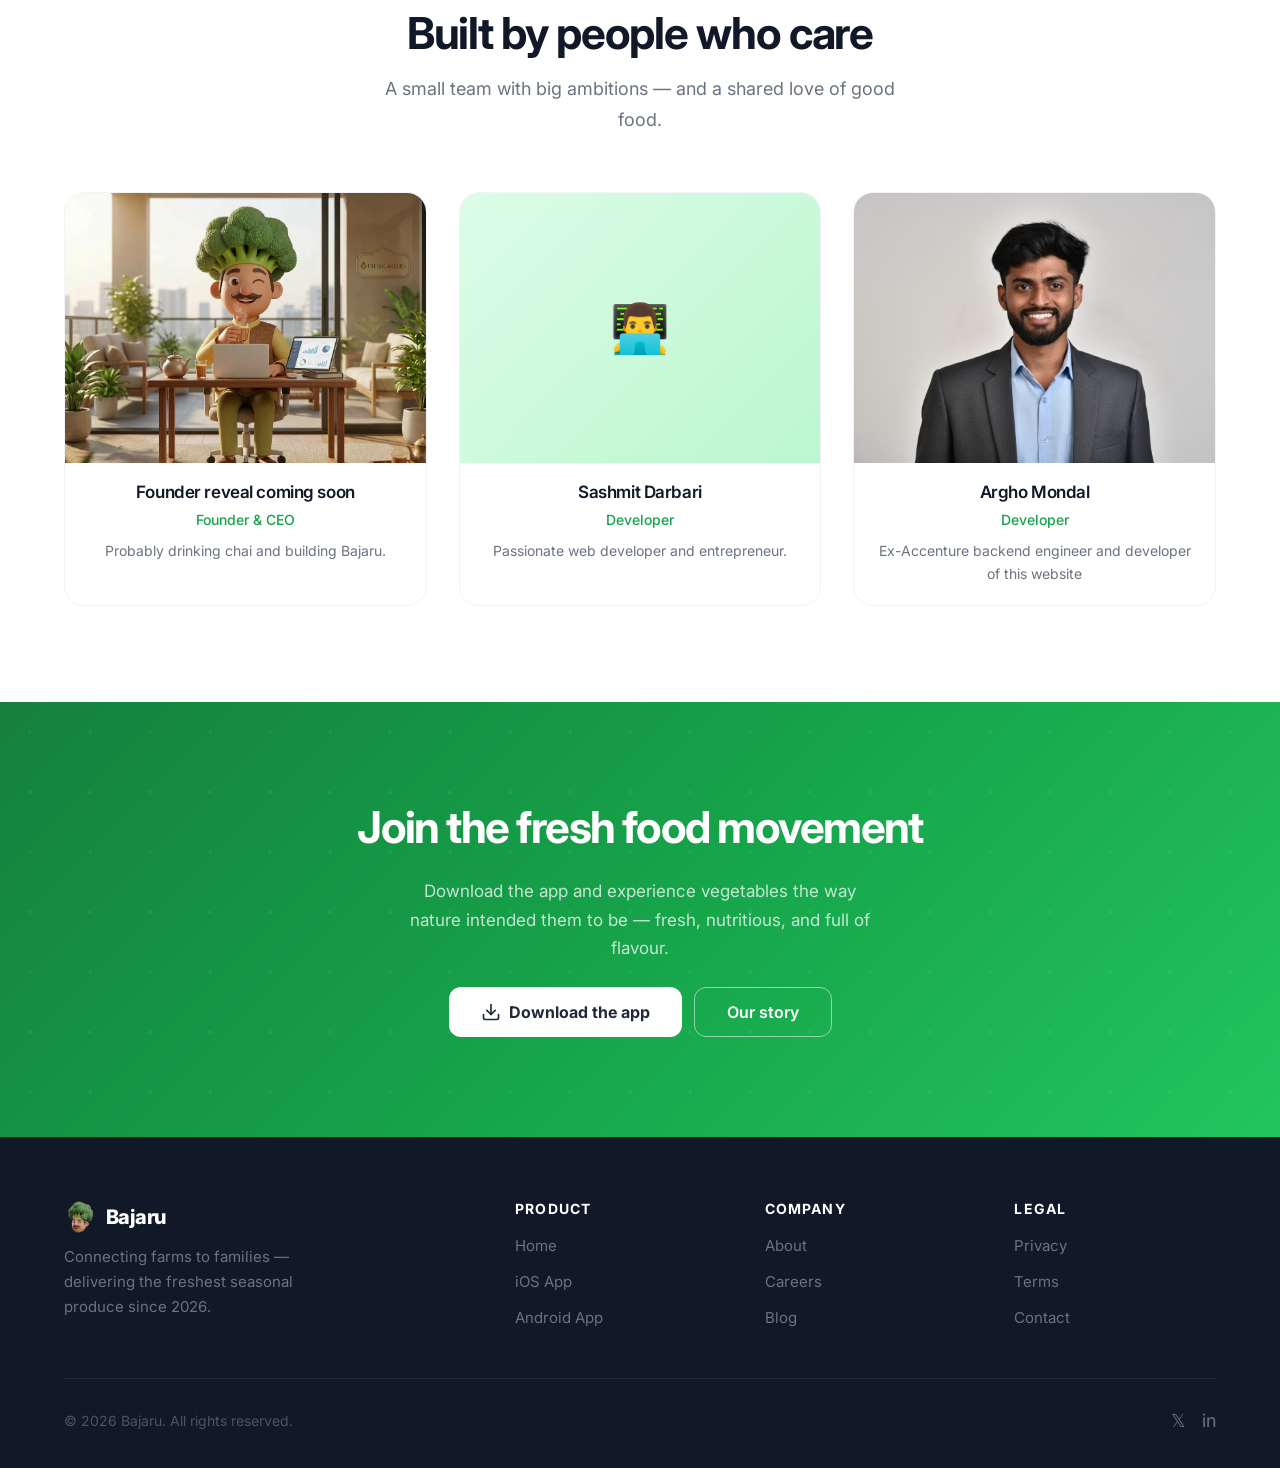
==== commit 3c8181e1: "Final" ====
--- a/about.html
+++ b/about.html
@@ -214,7 +214,7 @@
           <div class="team-card-body">
             <h4>Argho Mondal</h4>
             <span>Developer</span>
-            <p style="font-size:0.875rem; color:var(--gray-500); margin-top:8px; line-height:1.6;">Ex-Accenture backend engineer with experience building scalable APIs and automation systems.</p>
+            <p style="font-size:0.875rem; color:var(--gray-500); margin-top:8px; line-height:1.6;">Ex-Accenture backend engineer and developer of this website</p>
           </div>
         </div>
       </div>
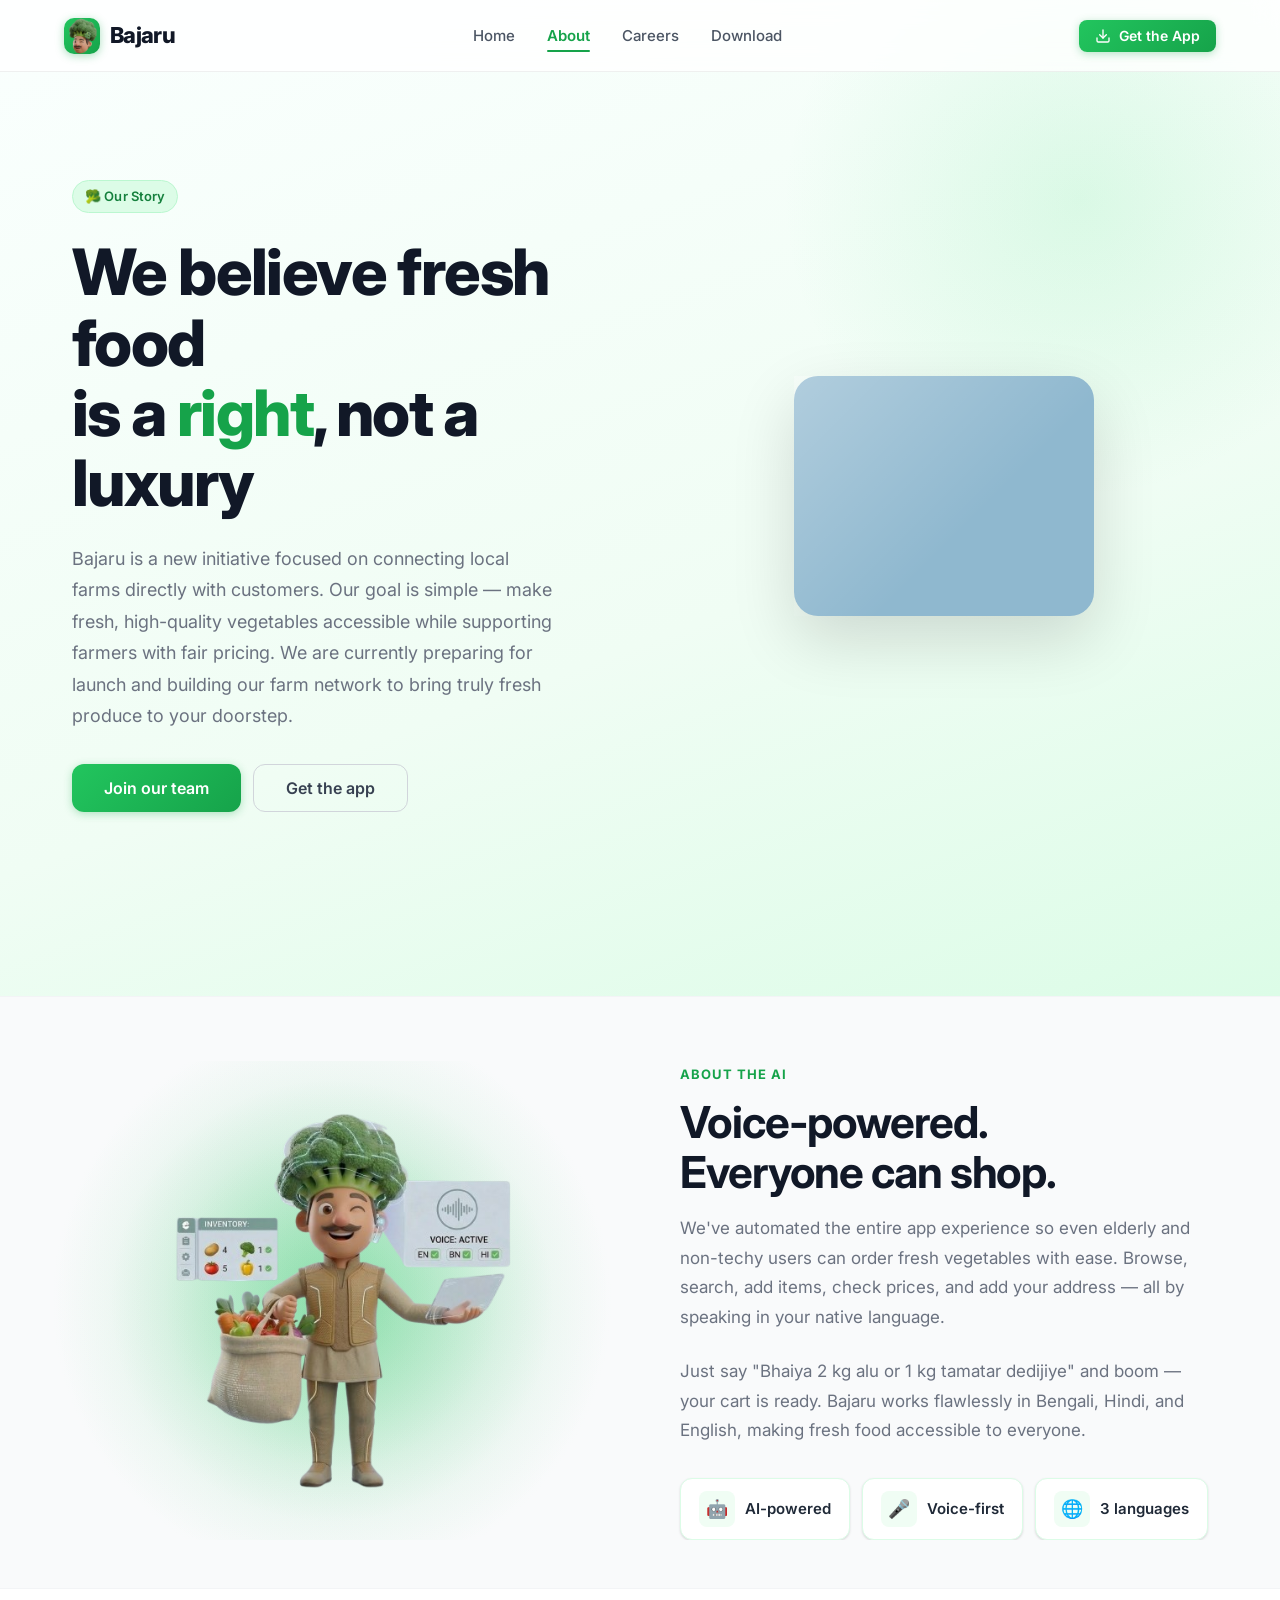
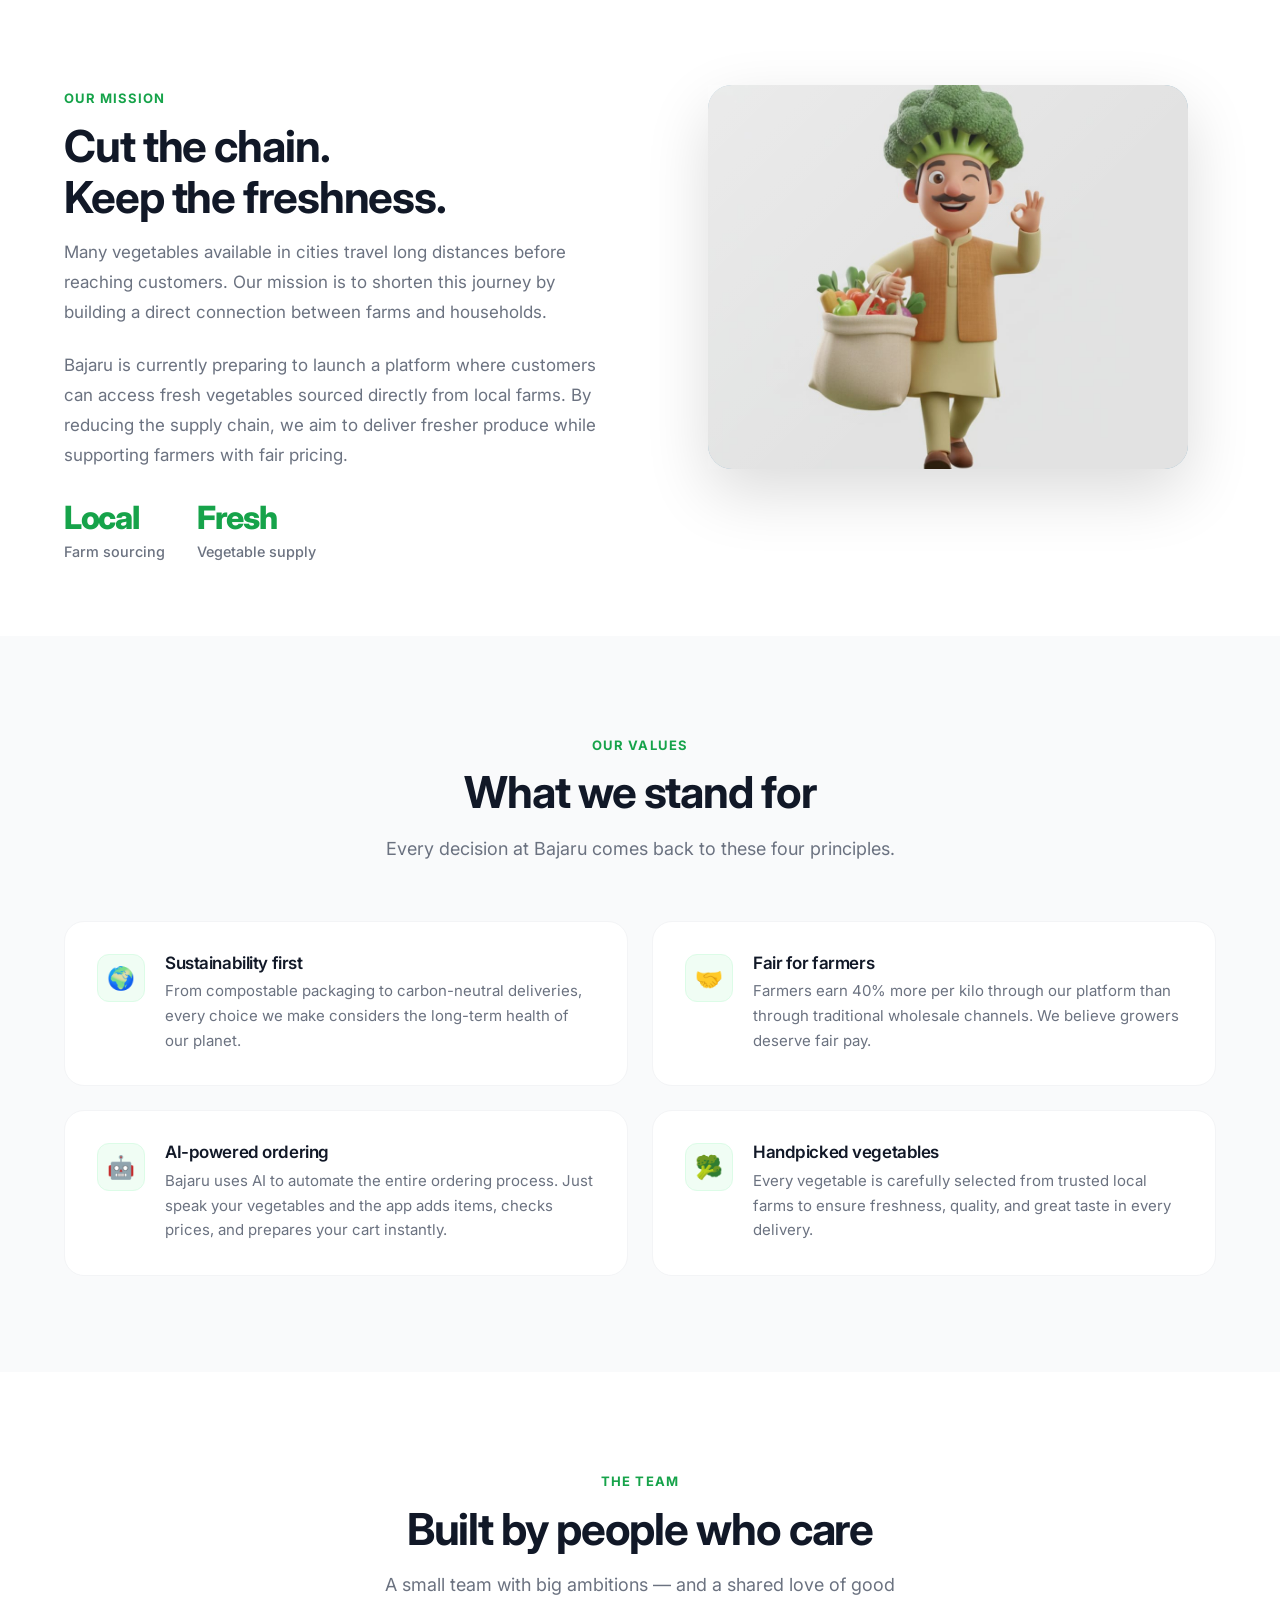
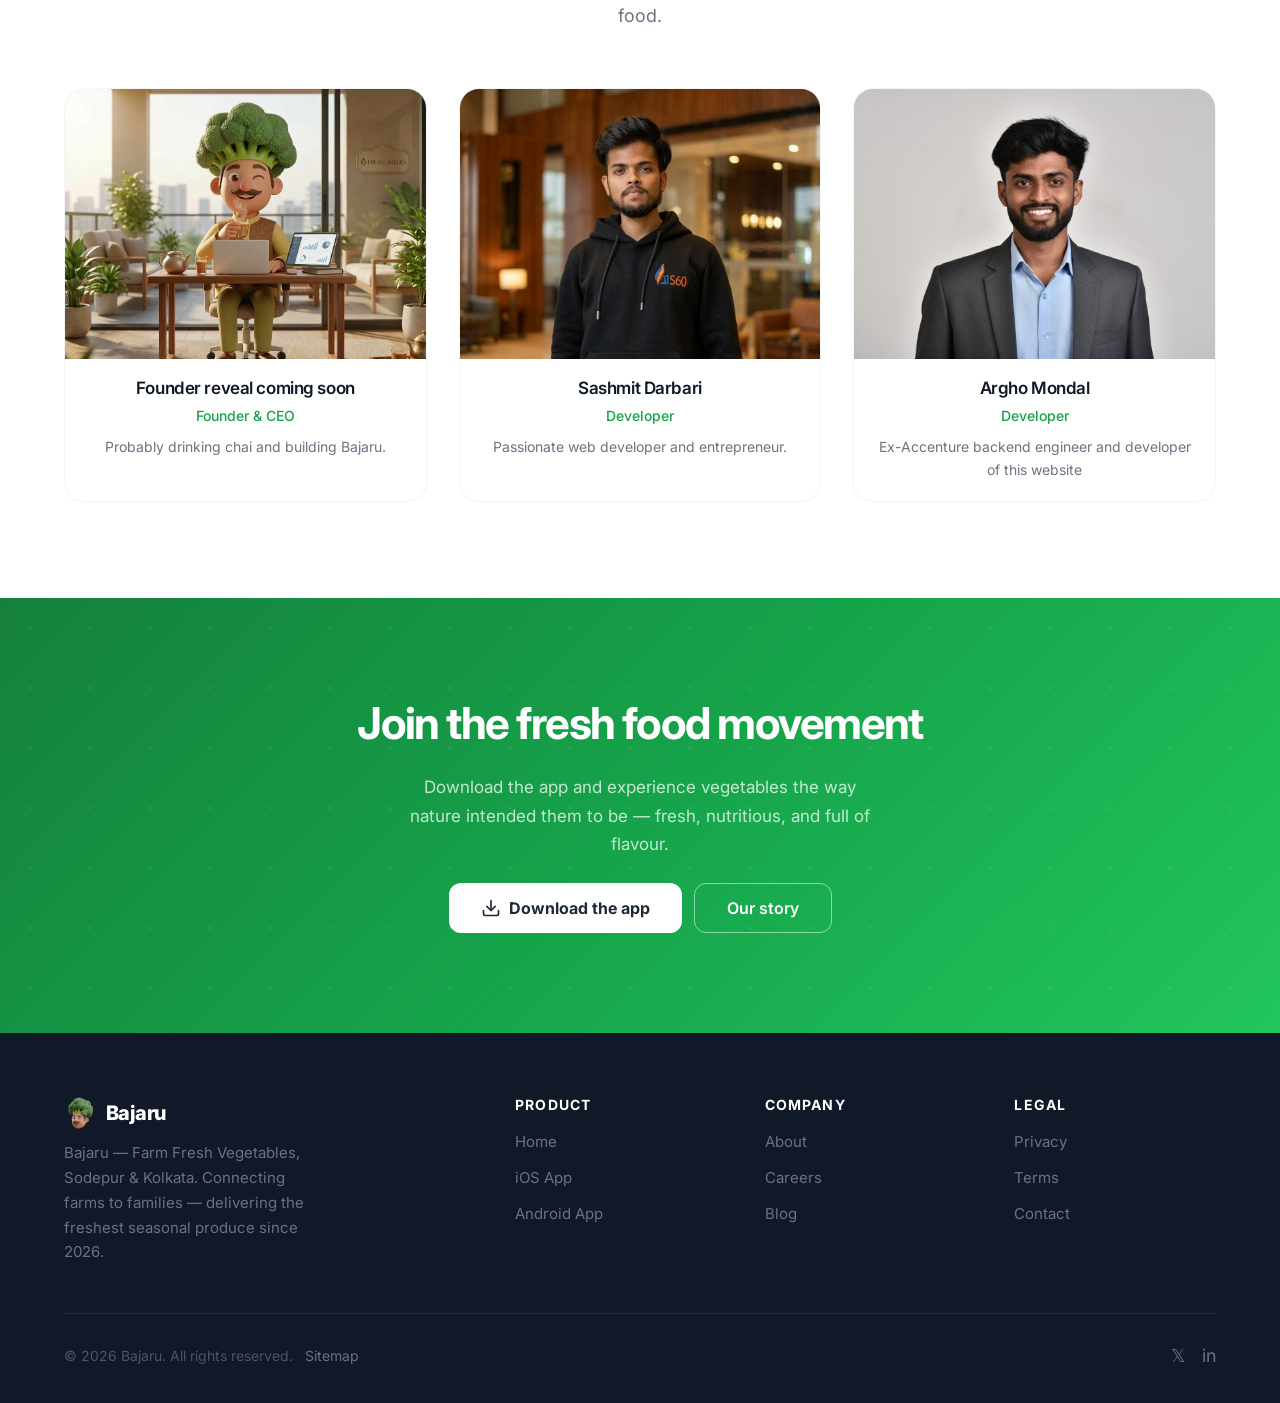
==== commit 958273e2: "SEO and Responsive fix" ====
--- a/about.html
+++ b/about.html
@@ -5,9 +5,29 @@
   <meta name="viewport" content="width=device-width, initial-scale=1.0" />
   <title>About — Bajaru | Our Story & Mission</title>
   <meta name="description" content="Learn about Bajaru's mission to connect local farms with urban families, our values, and the team making fresh food accessible to everyone." />
-  <link rel="icon" type="image/png" href="./images/favicon.ico"/>
+  <meta name="keywords" content="Bajaru story, Bajaru mission, farm to table Kolkata, Bajaru team" />
+  <meta name="author" content="Bajaru" />
+  <meta name="robots" content="index, follow" />
+  <link rel="canonical" href="https://bajaru.co.in/about.html" />
+  <meta property="og:title" content="About — Bajaru | Our Story & Mission" />
+  <meta property="og:description" content="Learn about Bajaru's mission to connect local farms with urban families, our values, and the team making fresh food accessible to everyone." />
+  <meta property="og:url" content="https://bajaru.co.in/about.html" />
+  <meta property="og:image" content="https://bajaru.co.in/images/og-image.png" />
+  <meta property="og:image:width" content="1200" />
+  <meta property="og:image:height" content="630" />
+  <meta property="og:type" content="website" />
+  <meta property="og:site_name" content="Bajaru" />
+  <meta property="og:locale" content="en_IN" />
+  <meta name="twitter:card" content="summary_large_image" />
+  <meta name="twitter:title" content="About — Bajaru | Our Story & Mission" />
+  <meta name="twitter:description" content="Learn about Bajaru's mission to connect local farms with urban families, our values, and the team making fresh food accessible to everyone." />
+  <meta name="twitter:image" content="https://bajaru.co.in/images/og-image.png" />
+  <link rel="icon" type="image/x-icon" href="./images/favicon.ico" />
   <link rel="stylesheet" href="./styles.css" />
   <link rel="stylesheet" href="./css/buttons.css" />
+  <script type="application/ld+json">
+  {"@context":"https://schema.org","@type":"Organization","name":"Bajaru","url":"https://bajaru.co.in","logo":"https://bajaru.co.in/images/app-icon.png","description":"Farm fresh vegetables delivered from local farms to your door. AI-powered voice ordering. Launching in Sodepur.","sameAs":["https://www.linkedin.com/company/bajaru/"]}
+  </script>
 </head>
 <body>
 
@@ -15,6 +35,7 @@
   <div id="navbar-placeholder"></div>
   <div id="mobile-menu-placeholder"></div>
 
+  <main>
   <!-- ── ABOUT HERO ── -->
   <section class="about-hero page-top">
     <div class="container">
@@ -55,7 +76,7 @@
   <!-- ── AI FEATURE ── -->
   <section class="ai-feature-section">
     <div class="container">
-      <div style="display:grid; grid-template-columns:1fr 1fr; gap:80px; align-items:center;" class="reveal">
+      <div class="ai-feature-grid reveal">
         <div style="display:flex; justify-content:center;">
           <div class="ai-img-box float-anim">
             <div class="ai-aura-zone">
@@ -69,7 +90,7 @@
             />
           </div>
         </div>
-        <div>
+        <div class="ai-feature-content">
           <span class="section-label">About the AI</span>
           <h2 class="section-title">Voice-powered.<br>Everyone can shop.</h2>
           <p style="font-size:1.0625rem; color:var(--gray-500); line-height:1.75; margin-bottom:24px;">
@@ -100,7 +121,7 @@
   <!-- ── MISSION ── -->
   <section class="mission-section">
     <div class="container">
-      <div style="display:grid; grid-template-columns:1fr 1fr; gap:80px; align-items:center;" class="reveal">
+      <div class="mission-grid reveal">
         <div>
           <span class="section-label">Our Mission</span>
           <h2 class="section-title">Cut the chain.<br>Keep the freshness.</h2>
@@ -110,7 +131,7 @@
           <p style="font-size:1.0625rem; color:var(--gray-500); line-height:1.75; margin-bottom:32px;">
             Bajaru is currently preparing to launch a platform where customers can access fresh vegetables sourced directly from local farms. By reducing the supply chain, we aim to deliver fresher produce while supporting farmers with fair pricing.
           </p>
-          <div style="display:flex; gap:32px; margin-top:8px;">
+          <div class="mission-stats" style="display:flex; gap:32px; margin-top:8px;">
             <div>
               <div class="stat-number" style="font-size:2rem;">Local</div>
               <div class="stat-label">Farm sourcing</div>
@@ -121,7 +142,7 @@
             </div>
           </div>
         </div>
-        <div style="display:flex; justify-content:center;">
+        <div class="mission-visual">
           <div class="illus-box illus-box-green" style="font-size:4.5rem;">
             <img
               src="./images/bajaru_man.jpeg"
@@ -200,7 +221,9 @@
           </div>
         </div>
         <div class="team-card reveal reveal-delay-2">
-          <div class="team-card-img">👨‍💻</div>
+          <div class="team-card-img">
+            <img src="./images/sashmit_photo.jpeg" alt="Sashmit Darbari">
+          </div>
           <div class="team-card-body">
             <h4>Sashmit Darbari</h4>
             <span>Developer</span>
@@ -235,6 +258,8 @@
     </div>
   </section>
 
+  </main>
+
   <!-- ── FOOTER (loaded from components) ── -->
   <div id="footer-placeholder"></div>
 
--- a/styles.css
+++ b/styles.css
@@ -61,7 +61,11 @@
 
 html {
   scroll-behavior: smooth;
-}
+  overflow-x: hidden;
+  width: 100%;
+}
+
+/* Prevent horizontal overflow - avoid 100vw as it can include scrollbar and cause overflow */
 
 body {
   font-family: var(--font);
@@ -72,6 +76,7 @@
   -webkit-font-smoothing: antialiased;
   -moz-osx-font-smoothing: grayscale;
   overflow-x: hidden;
+  position: relative;
 }
 
 /* ── Page fade-in ── */
@@ -108,6 +113,8 @@
   max-width: 1200px;
   margin: 0 auto;
   padding: 0 24px;
+  width: 100%;
+  overflow-x: hidden;
 }
 
 .sr-only {
@@ -338,6 +345,7 @@
 
 section {
   padding: 96px 0;
+  overflow-x: hidden;
 }
 
 .section-label {
@@ -369,12 +377,14 @@
   align-items: center;
   min-height: calc(100vh - var(--nav-h));
   padding: 80px 0 60px;
+  overflow: hidden;
 }
 
 .hero-split-text {
   display: flex;
   flex-direction: column;
   gap: 24px;
+  min-width: 0; /* Prevent grid child overflow on mobile */
 }
 
 .hero-split-text h1 {
@@ -400,6 +410,7 @@
   display: flex;
   align-items: center;
   justify-content: center;
+  min-width: 0; /* Prevent grid child overflow on mobile */
 }
 
 /* Floating image animation */
@@ -559,6 +570,7 @@
   padding: 100px 24px 80px;
   position: relative;
   z-index: 1;
+  overflow: hidden;
 }
 
 .hero-text {
@@ -989,8 +1001,22 @@
 .about-hero {
   padding-top: var(--nav-h);
   background: linear-gradient(160deg, #fafffe 0%, #f0fdf4 60%, #dcfce7 100%);
-  overflow: hidden;
+  overflow: visible;
   position: relative;
+}
+
+/* Let button shadows show fully — no clipping on hover */
+.about-hero .container,
+.about-hero .hero-split,
+.about-hero .hero-split-text,
+.about-hero .hero-split-actions {
+  overflow: visible;
+}
+
+/* Extra padding gives shadow room so it doesn't get clipped by body overflow-x */
+.about-hero .container {
+  padding-left: 32px;
+  padding-right: 32px;
 }
 
 .about-hero::before {
@@ -1007,12 +1033,54 @@
   background: var(--gray-50);
   border-top: 1px solid var(--gray-100);
   border-bottom: 1px solid var(--gray-100);
+  overflow: hidden; /* Prevents internal scroll */
+  padding: 64px 0 48px; /* Reduced top/bottom - no extra space, part of main flow */
+}
+.ai-feature-section .container {
+  overflow: hidden; /* Container's overflow-x:hidden can trigger overflow-y:auto scrollbar */
+}
+
+/* AI Feature grid — desktop two-column layout */
+.ai-feature-grid {
+  display: grid;
+  grid-template-columns: 1fr 1fr;
+  gap: 80px;
+  align-items: center;
+}
+
+.ai-feature-grid > div:first-child {
+  display: flex;
+  justify-content: center;
 }
 
 /* Mission section — clean separation from AI block */
 .mission-section {
   background: var(--white);
   position: relative;
+  overflow: visible;
+  padding-bottom: 72px; /* Enough for shadow, no excess white block */
+}
+.mission-section .container {
+  overflow: visible; /* Don't clip illus-box shadow */
+}
+
+/* Mission grid — desktop two-column layout */
+.mission-grid {
+  display: grid;
+  grid-template-columns: 1fr 1fr;
+  gap: 80px;
+  align-items: start; /* Prevents white box below image when text column is taller */
+}
+
+.mission-grid .mission-visual {
+  display: flex;
+  justify-content: center;
+  align-items: flex-start; /* Prevents illus-box stretch + white space below */
+  overflow: visible; /* Let illus-box shadow extend */
+}
+/* Mission illus-box: allow shadow to show fully (overflow:hidden on base clips it) */
+.mission-section .illus-box {
+  overflow: visible;
 }
 
 /* .mission-section::before {
@@ -1135,8 +1203,22 @@
 .careers-hero {
   padding-top: var(--nav-h);
   background: linear-gradient(160deg, #fffbf0 0%, #fefce8 40%, #fef9c3 100%);
-  overflow: hidden;
+  overflow: visible;
   position: relative;
+}
+
+/* Let button shadows show fully — no clipping on hover */
+.careers-hero .container,
+.careers-hero .hero-split,
+.careers-hero .hero-split-text,
+.careers-hero .hero-split-actions {
+  overflow: visible;
+}
+
+/* Extra padding gives shadow room so it doesn't get clipped by body overflow-x */
+.careers-hero .container {
+  padding-left: 32px;
+  padding-right: 32px;
 }
 
 .careers-hero::before {
@@ -1242,8 +1324,15 @@
 .download-hero {
   padding-top: var(--nav-h);
   background: linear-gradient(160deg, #fafffe 0%, #eff6ff 40%, #dbeafe 80%, #bfdbfe 100%);
-  overflow: hidden;
+  overflow: visible;
   position: relative;
+}
+
+/* Let phone shadow flow freely - no clipping on right */
+.download-hero .container,
+.download-hero .hero-split,
+.download-hero .hero-split-visual {
+  overflow: visible;
 }
 
 .download-hero::before {
@@ -1486,6 +1575,45 @@
     order: -1;
   }
 
+  /* About page: center Our Story badge with rest of content when layout is single-column */
+  .about-hero .hero-split-text {
+    align-items: center;
+    text-align: center;
+  }
+  .about-hero .badge {
+    align-self: center;
+  }
+
+  /* Download page: center badge and star rating on medium screens when layout is single-column */
+  .download-hero .hero-split-text {
+    align-items: center;
+    text-align: center;
+  }
+  .download-hero .badge {
+    align-self: center;
+  }
+  .download-hero .hero-split-text .download-rating {
+    justify-content: center;
+  }
+
+  /* About page: AI Feature & Mission sections — single column, text first, reduced gaps */
+  .ai-feature-grid,
+  .mission-grid {
+    grid-template-columns: 1fr;
+    gap: 48px;
+    text-align: center;
+  }
+  .ai-feature-grid > div:first-child { order: 2; }
+  .ai-feature-grid .ai-feature-content { order: 1; text-align: center; }
+  .ai-feature-content .section-label,
+  .ai-feature-content .section-title,
+  .mission-grid > div:first-child .section-label,
+  .mission-grid > div:first-child .section-title { text-align: center; }
+  .ai-feature-pills { justify-content: center; flex-wrap: wrap; }
+  .ai-feature-section .ai-img { max-width: 280px; margin: 0 auto; }
+  .mission-grid .mission-visual { justify-content: center; }
+  .mission-grid .illus-box { max-width: 320px; margin: 0 auto; }
+
   .hero-card-1, .hero-card-2 {
     display: none;
   }
@@ -1513,6 +1641,18 @@
 
   .platform-grid {
     grid-template-columns: repeat(2, 1fr);
+  }
+
+  /* Download page: center badge and star rating on medium screens when layout is single-column */
+  .download-hero .hero-split-text {
+    align-items: center;
+    text-align: center;
+  }
+  .download-hero .badge {
+    align-self: center;
+  }
+  .download-hero .hero-split-text .download-rating {
+    justify-content: center;
   }
 }
 
@@ -1582,10 +1722,81 @@
 
   .hero-split {
     min-height: auto;
-  }
-
-  .hero-split-visual {
+    padding: 32px 24px 40px;
+  }
+
+  /* Download page: ensure top section fully visible, text first, adequate spacing */
+  .download-hero.page-top {
+    padding-top: calc(var(--nav-h) + 16px);
+  }
+
+  .download-hero .hero-split {
+    padding-top: 24px;
+    padding-bottom: 32px;
+  }
+
+  .download-hero .hero-split-text {
     order: -1;
+    align-items: center;
+    text-align: center;
+  }
+
+  .download-hero .hero-split-visual {
+    order: 1;
+  }
+
+  /* Center star rating row on mobile */
+  .download-hero .hero-split-text .download-rating {
+    justify-content: center;
+  }
+
+  /* Download page: phones always in row - right one crops at viewport edge on small screens */
+
+  /* About page: AI & Mission — tighter spacing for tablets and mobile */
+  .ai-feature-grid,
+  .mission-grid {
+    gap: 36px;
+  }
+  .ai-feature-section .ai-img {
+    max-width: 260px;
+  }
+  .mission-grid .illus-box {
+    max-width: 280px;
+  }
+  .mission-grid .mission-visual > div {
+    display: flex;
+    justify-content: center;
+  }
+  /* Mission stats row — stack on mobile */
+  .mission-grid .mission-stats {
+    flex-direction: column;
+    gap: 16px;
+    align-items: center;
+  }
+}
+
+@media (max-width: 480px) {
+  /* About page: AI & Mission — compact for small phones */
+  .ai-feature-grid,
+  .mission-grid {
+    gap: 28px;
+  }
+  .ai-feature-section .ai-img {
+    max-width: 220px;
+  }
+  .mission-grid .illus-box {
+    max-width: 240px;
+  }
+  .ai-feature-content p,
+  .mission-grid > div:first-child p {
+    font-size: 0.9375rem !important;
+  }
+  .ai-feature-pills {
+    gap: 8px;
+  }
+  .ai-pill {
+    padding: 10px 14px;
+    font-size: 0.875rem;
   }
 }
 
@@ -1699,11 +1910,22 @@
   from{opacity:0;transform:translateY(20px);}
   to{opacity:1;}
 }
-::-webkit-scrollbar{
-  width:8px;
-}
-
-::-webkit-scrollbar-thumb{
+/* Hide scrollbars on all nested areas - only the main page shows a scrollbar */
+*::-webkit-scrollbar {
+  display: none;
+  width: 0;
+  height: 0;
+}
+
+/* Apply custom scrollbar only to the root (html/body) */
+html::-webkit-scrollbar,
+body::-webkit-scrollbar {
+  display: block;
+  width: 8px;
+}
+
+html::-webkit-scrollbar-thumb,
+body::-webkit-scrollbar-thumb{
   background:#22c55e;
   border-radius:20px;
 }
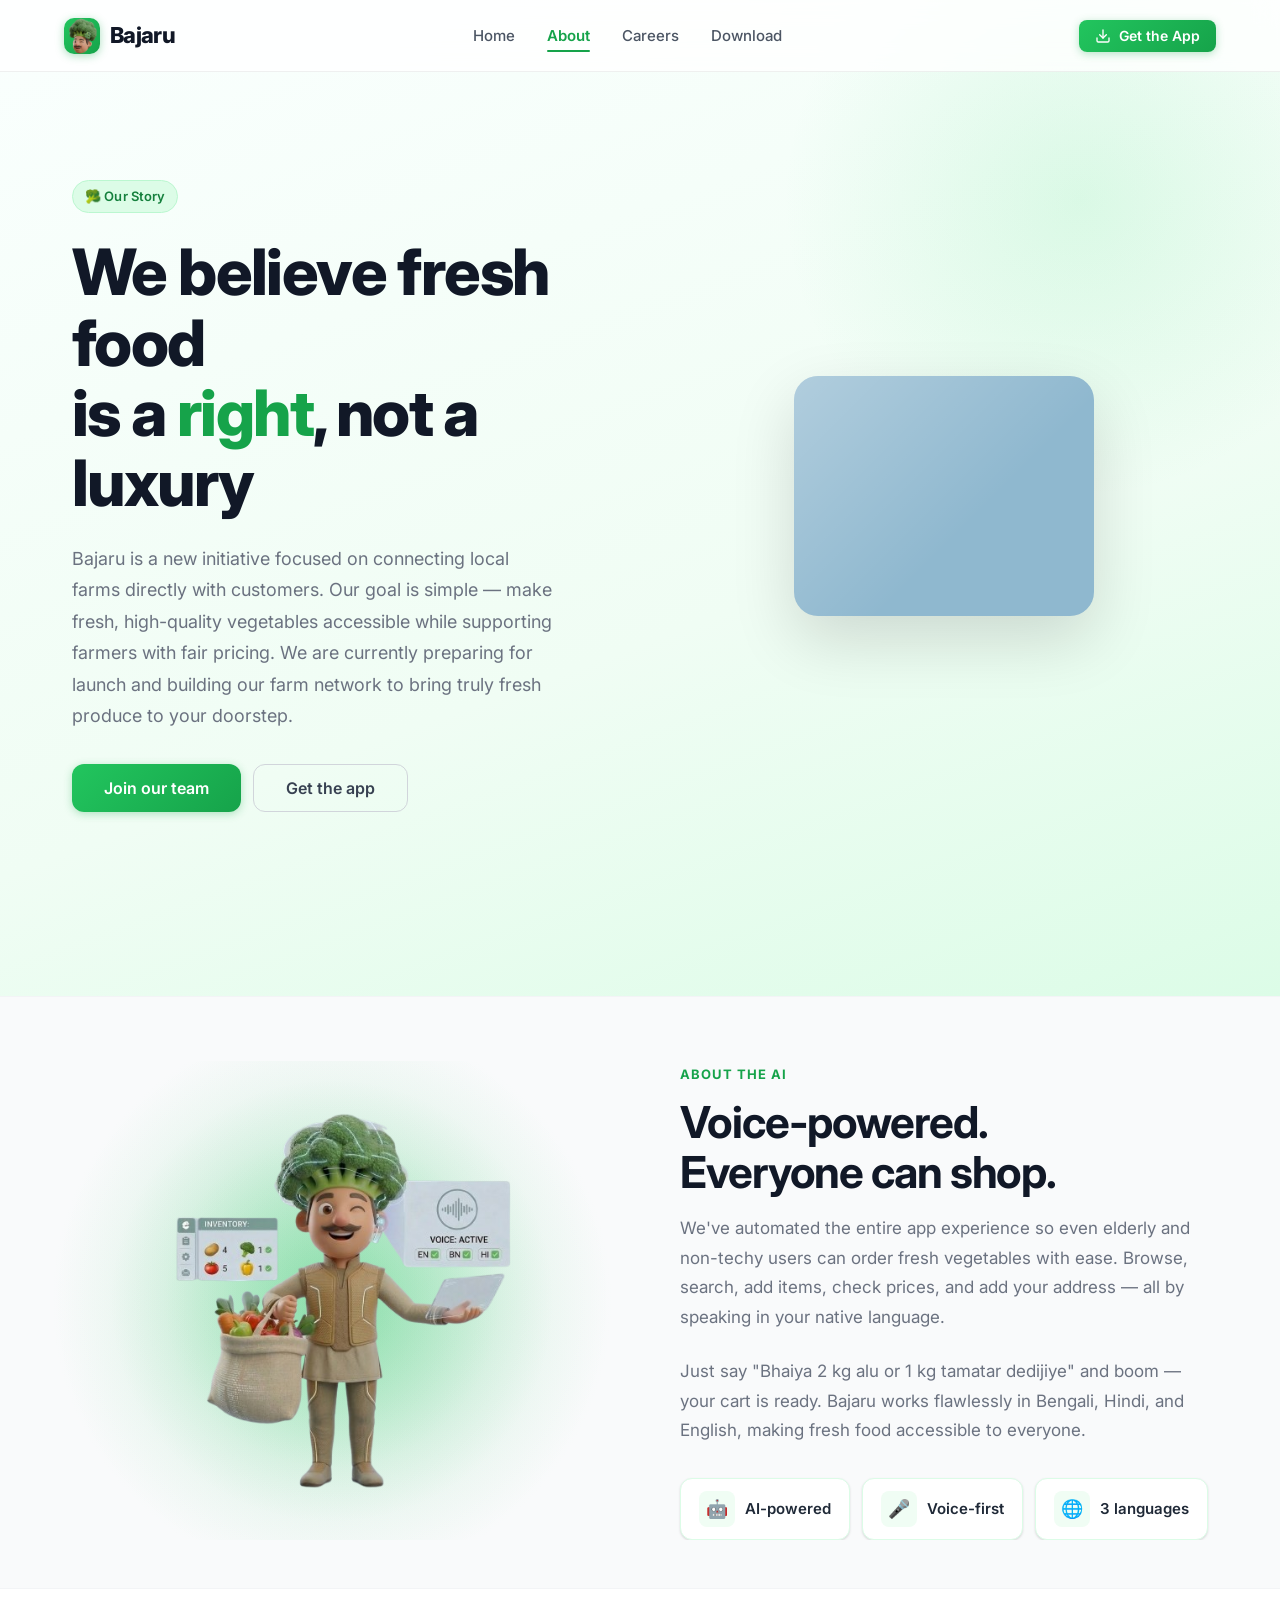
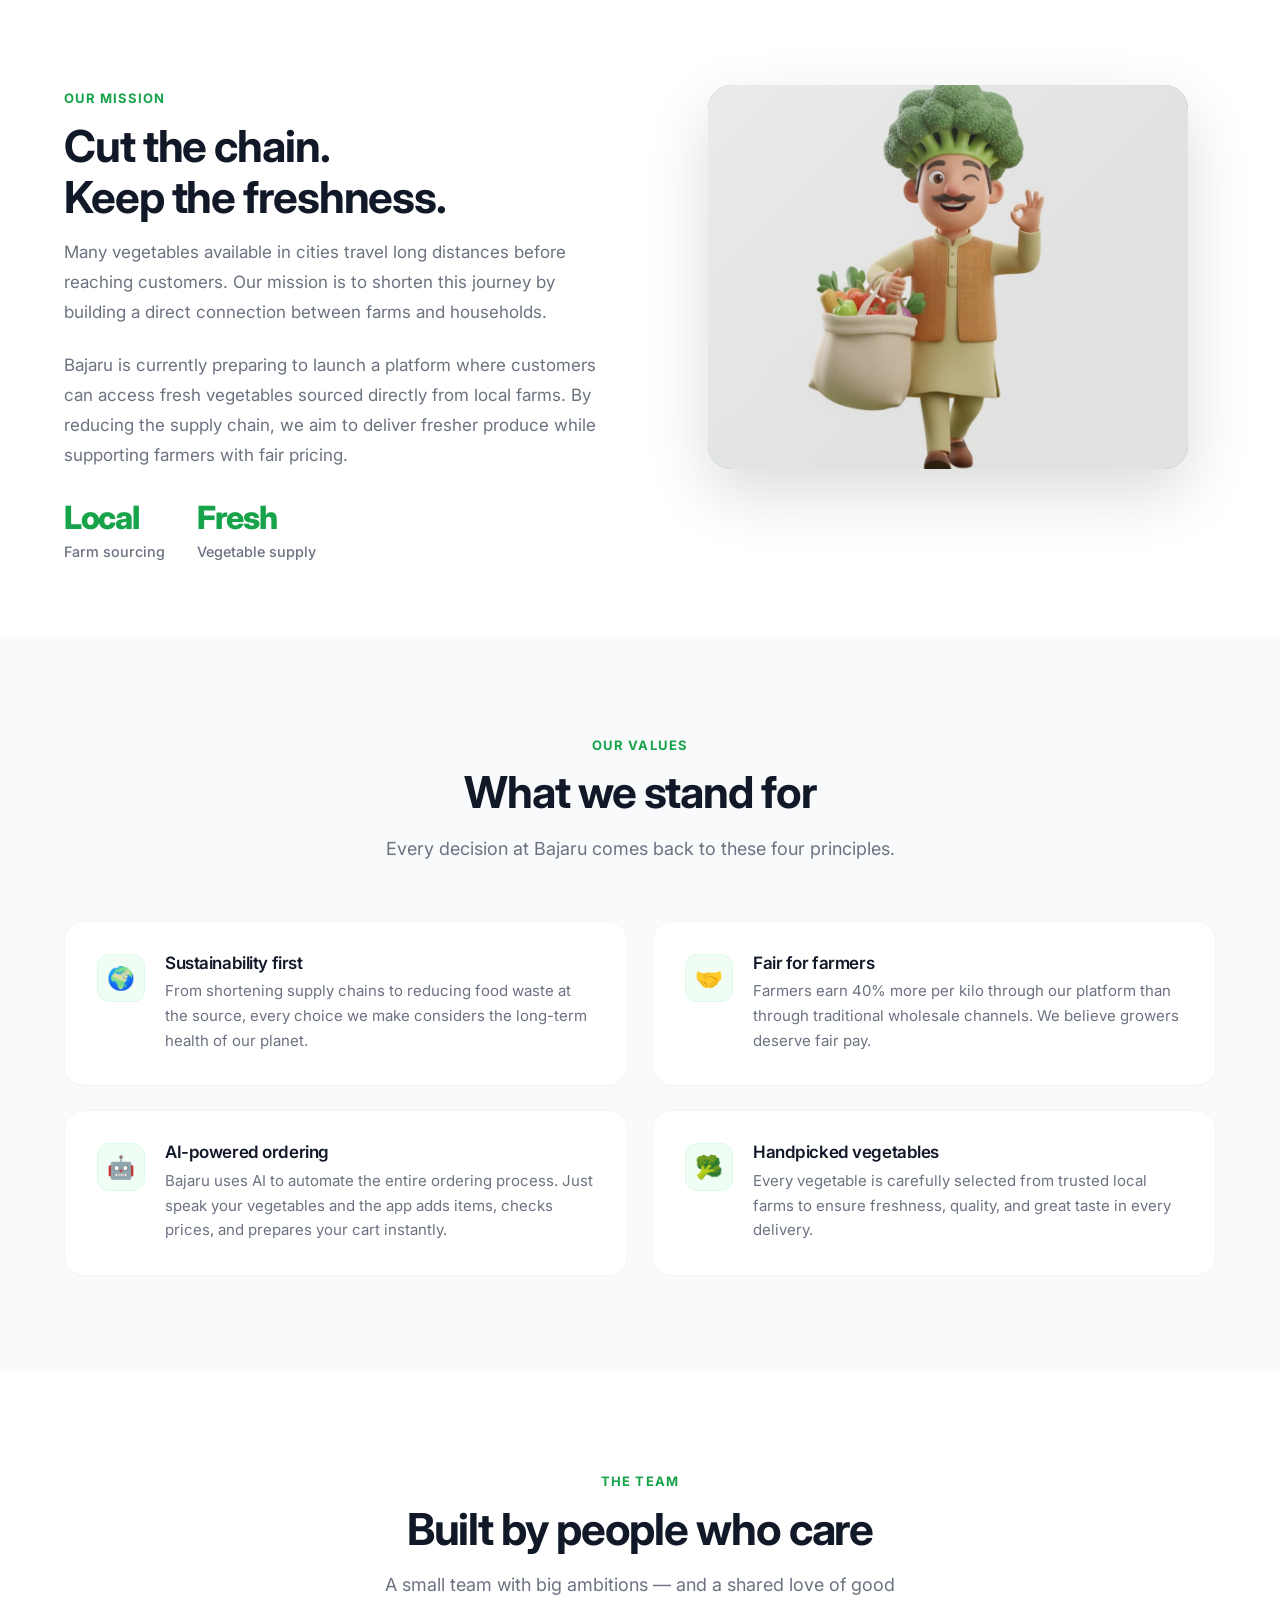
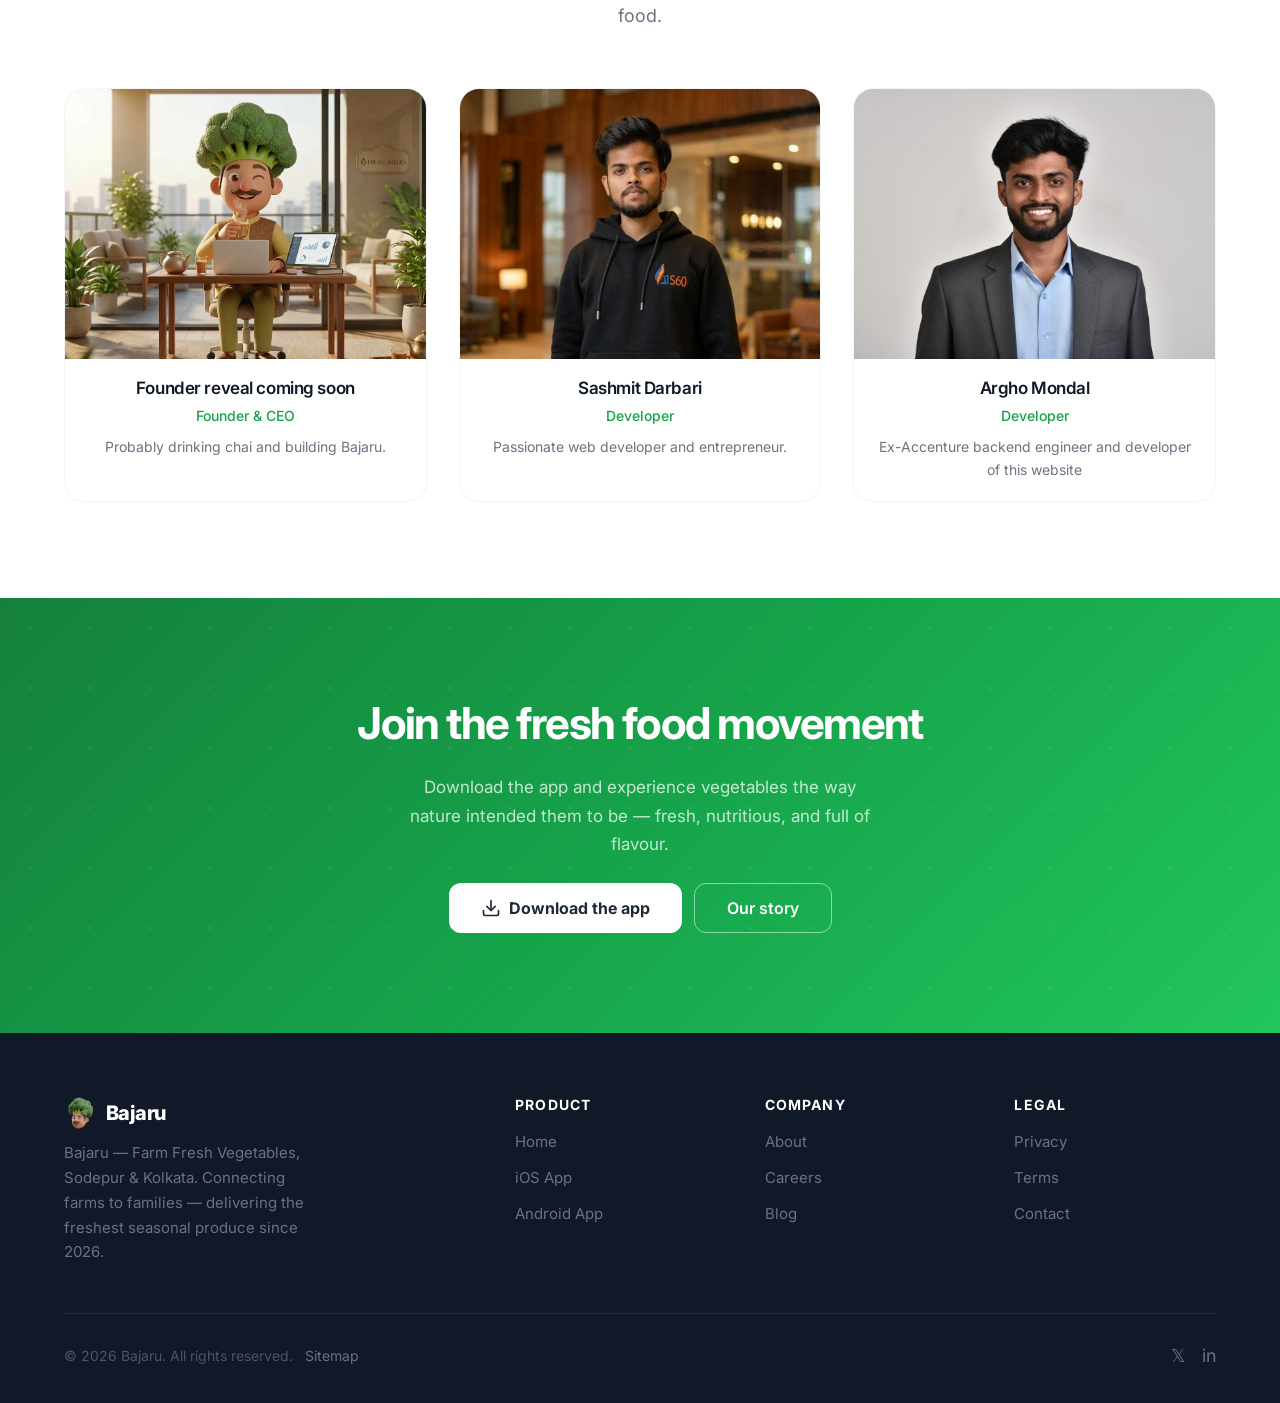
==== commit 754f6188: "Changed packaging from natural" ====
--- a/about.html
+++ b/about.html
@@ -22,7 +22,8 @@
   <meta name="twitter:title" content="About — Bajaru | Our Story & Mission" />
   <meta name="twitter:description" content="Learn about Bajaru's mission to connect local farms with urban families, our values, and the team making fresh food accessible to everyone." />
   <meta name="twitter:image" content="https://bajaru.co.in/images/og-image.png" />
-  <link rel="icon" type="image/x-icon" href="./images/favicon.ico" />
+  <!-- <link rel="icon" type="image/x-icon" href="./images/favicon.ico" /> -->
+  <link rel="icon" href="/favicon.ico">
   <link rel="stylesheet" href="./styles.css" />
   <link rel="stylesheet" href="./css/buttons.css" />
   <script type="application/ld+json">
@@ -171,7 +172,7 @@
           <div class="value-card-icon">🌍</div>
           <div>
             <h4>Sustainability first</h4>
-            <p>From compostable packaging to carbon-neutral deliveries, every choice we make considers the long-term health of our planet.</p>
+            <p>From shortening supply chains to reducing food waste at the source, every choice we make considers the long-term health of our planet.</p>
           </div>
         </div>
         <div class="value-card reveal reveal-delay-2">
--- a/styles.css
+++ b/styles.css
@@ -570,7 +570,7 @@
   padding: 100px 24px 80px;
   position: relative;
   z-index: 1;
-  overflow: hidden;
+  overflow: visible;
 }
 
 .hero-text {
@@ -1080,7 +1080,7 @@
 }
 /* Mission illus-box: allow shadow to show fully (overflow:hidden on base clips it) */
 .mission-section .illus-box {
-  overflow: visible;
+  overflow: hidden;
 }
 
 /* .mission-section::before {
@@ -1973,7 +1973,7 @@
 .illus-box-green{
   background:#8fb8cf;
   border-radius:24px;
-  overflow:visible;
+  overflow:hidden;
   position:relative;
 
   animation: aboutGlow 3s ease-in-out infinite alternate;
@@ -1986,7 +1986,7 @@
   height:100%;
   object-fit:cover;
   display:block;
-  border-radius:18px;
+  border-radius:0;
 }
 
 /* BLUE GLOW */
@@ -2021,7 +2021,7 @@
   height:100%;
   object-fit:cover;
   display:block;
-  border-radius:18px;
+  border-radius:0;
 }
 
 /* GLOW CONTAINER */
@@ -2029,7 +2029,7 @@
 .illus-box-yellow{
   position:relative;
   border-radius:22px;
-  overflow:visible;
+  overflow:hidden;
 
   animation: careersGlow 3s ease-in-out infinite alternate;
 }
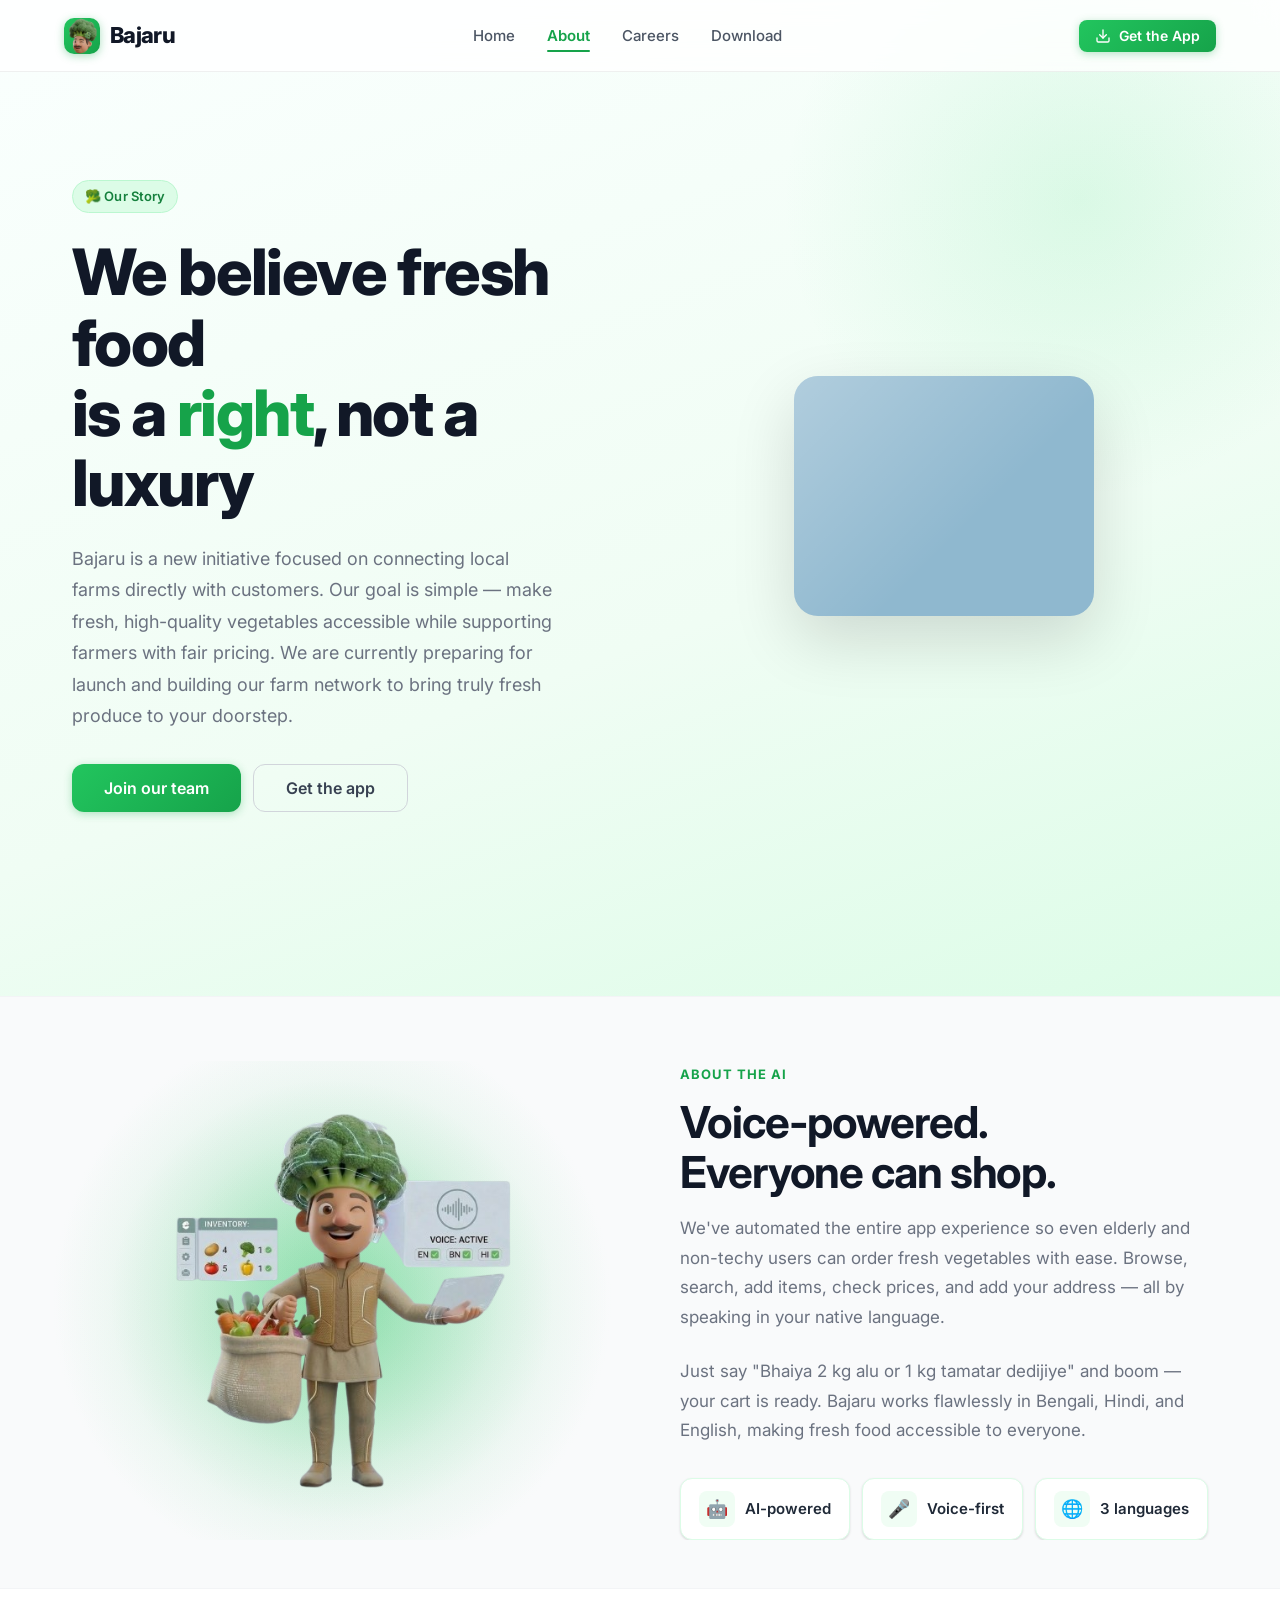
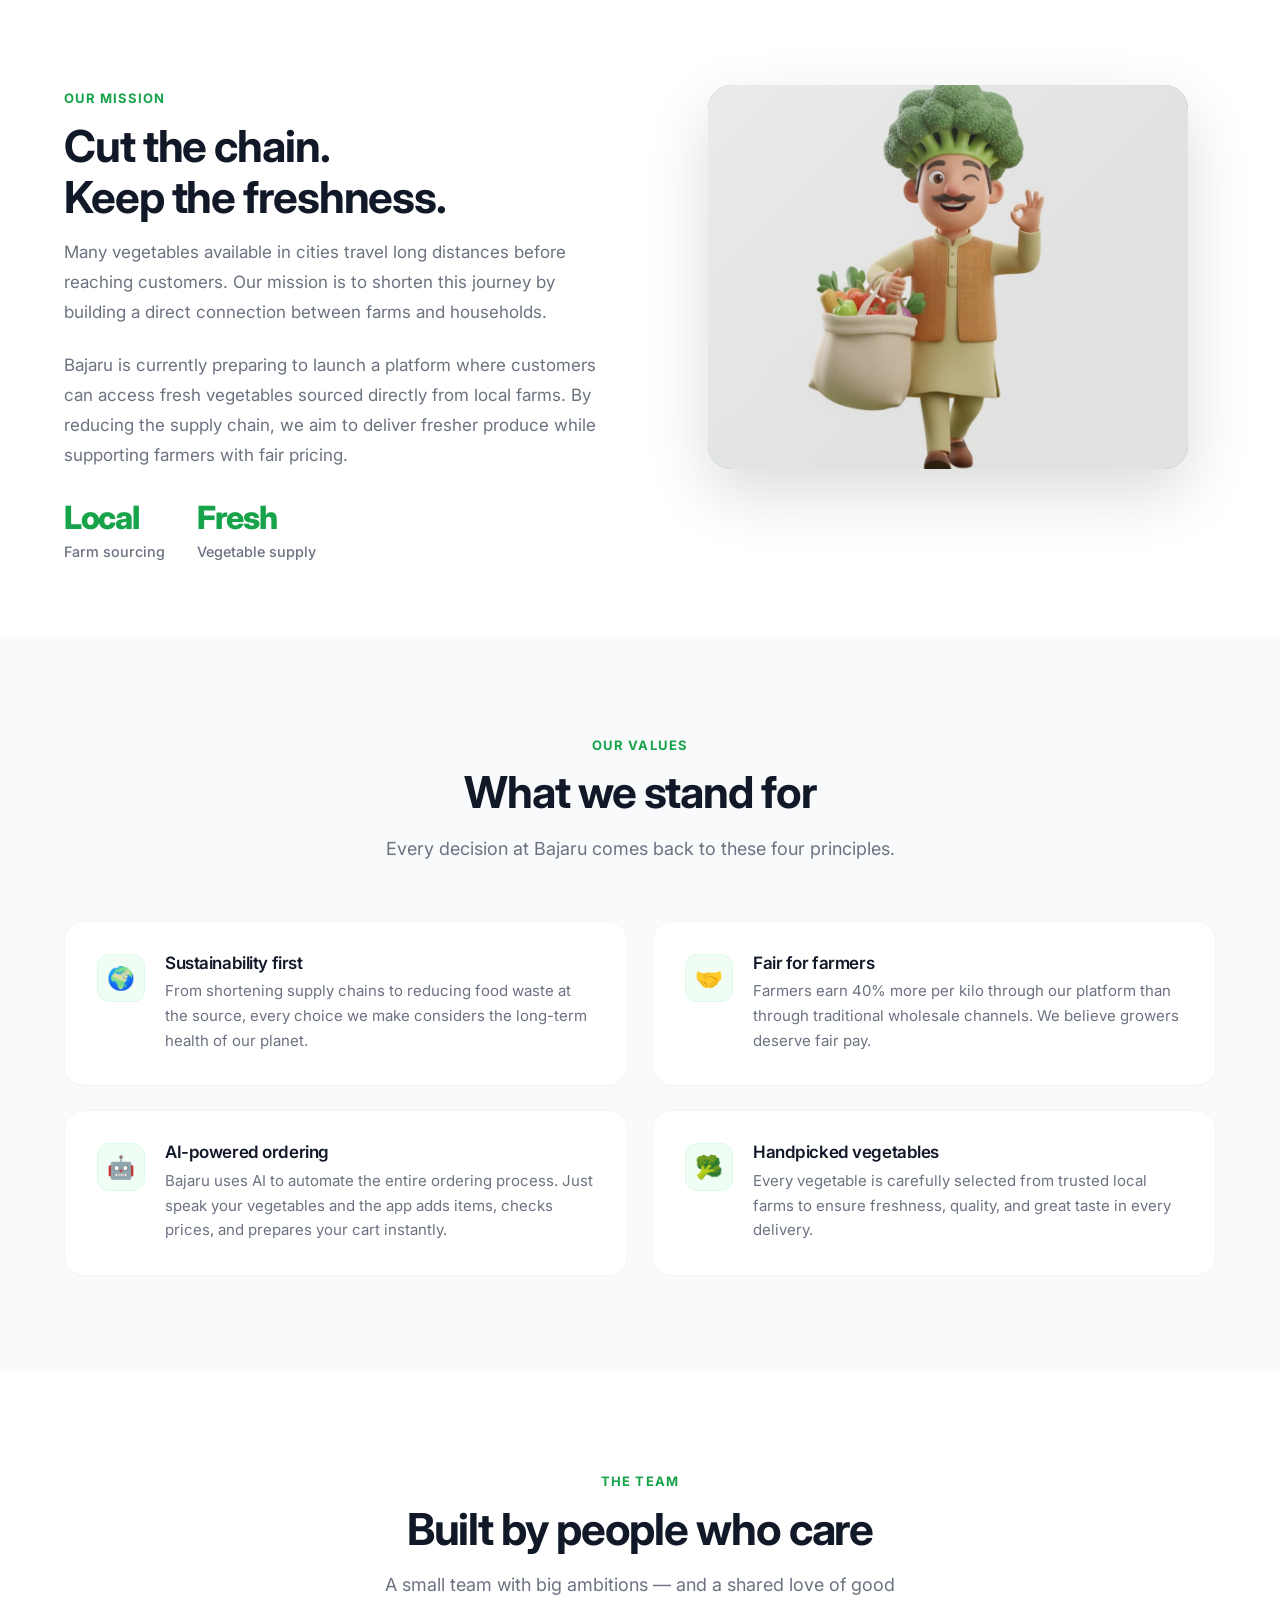
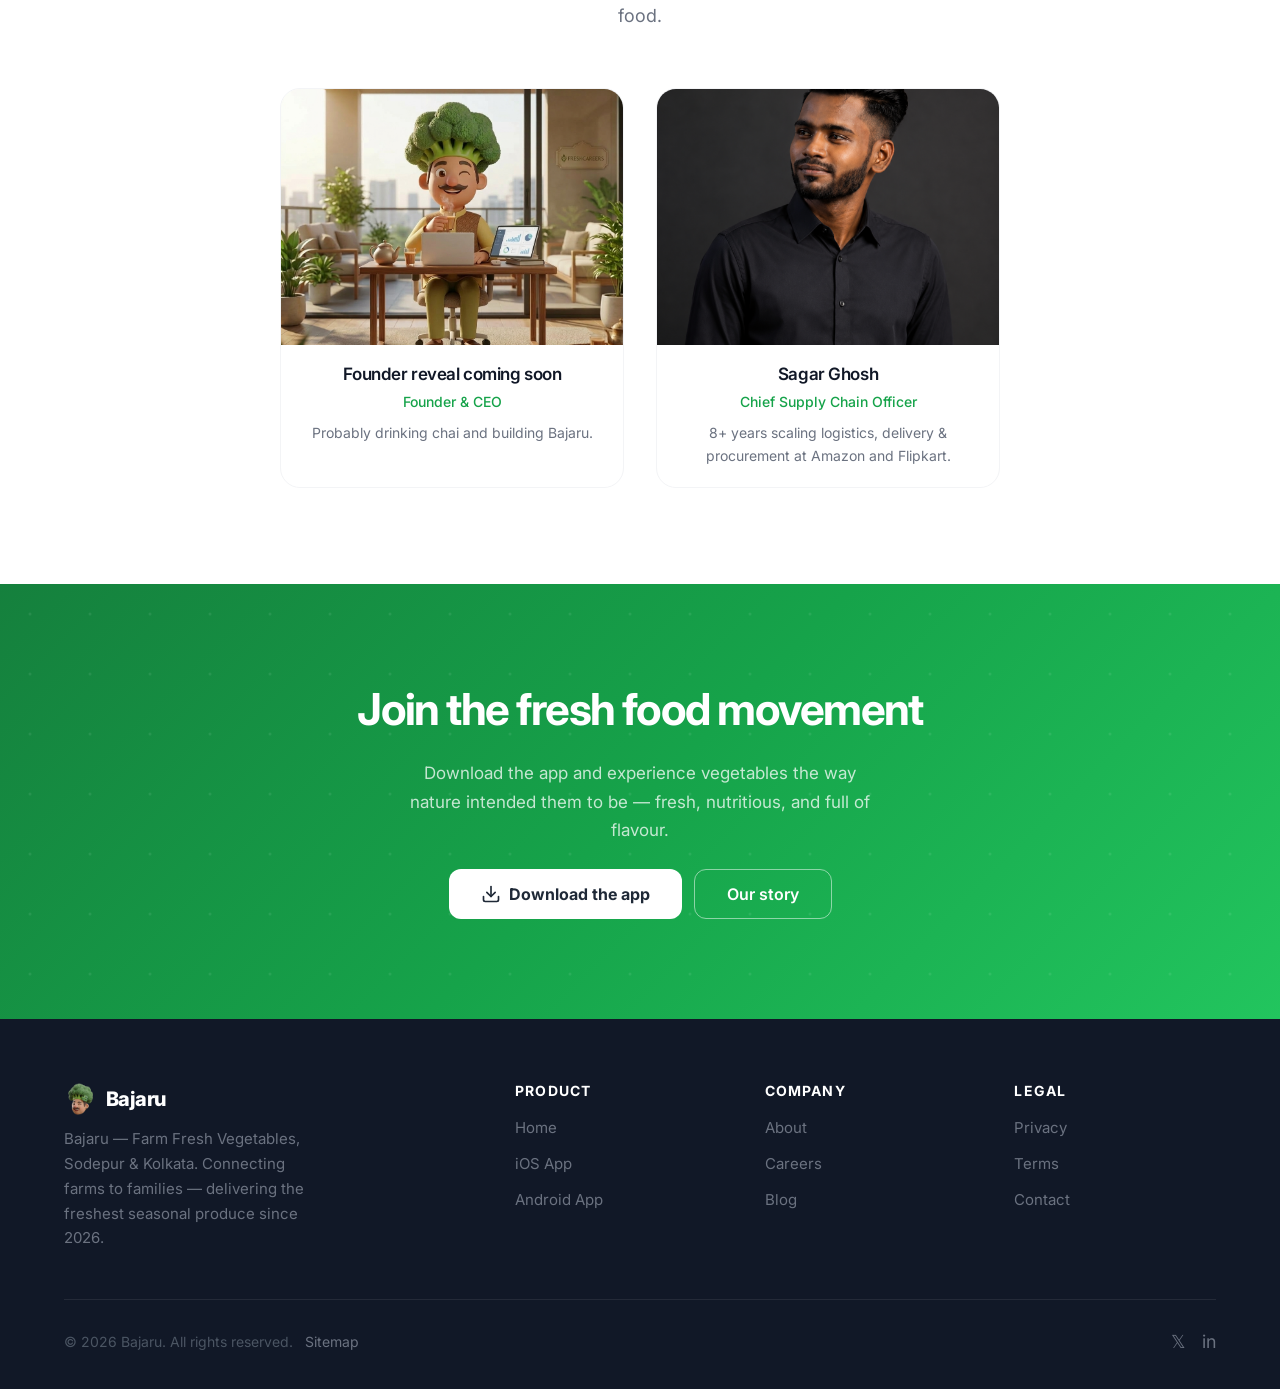
==== commit 536a88b8: "Update team: replace developers with Sagar Ghosh (CSCO) Removed the two developer cards and added Sa" ====
--- a/about.html
+++ b/about.html
@@ -210,10 +210,10 @@
           A small team with big ambitions — and a shared love of good food.
         </p>
       </div>
-      <div class="team-grid">
+      <div class="team-grid team-grid-2">
         <div class="team-card reveal reveal-delay-1">
           <div class="team-card-img">
-            <img src="./images/ceo with chai.png" alt="Argho Mondal">
+            <img src="./images/ceo with chai.png" alt="Bajaru Founder & CEO">
           </div>
           <div class="team-card-body">
             <h4>Founder reveal coming soon</h4>
@@ -223,22 +223,12 @@
         </div>
         <div class="team-card reveal reveal-delay-2">
           <div class="team-card-img">
-            <img src="./images/sashmit_photo.jpeg" alt="Sashmit Darbari">
+            <img src="./images/sagar_ghosh.png" alt="Sagar Ghosh">
           </div>
           <div class="team-card-body">
-            <h4>Sashmit Darbari</h4>
-            <span>Developer</span>
-            <p style="font-size:0.875rem; color:var(--gray-500); margin-top:8px; line-height:1.6;">Passionate web developer and entrepreneur.</p>
-          </div>
-        </div>
-        <div class="team-card reveal reveal-delay-3">
-          <div class="team-card-img">
-            <img src="./images/pic2.jpg" alt="Argho Mondal">
-          </div>
-          <div class="team-card-body">
-            <h4>Argho Mondal</h4>
-            <span>Developer</span>
-            <p style="font-size:0.875rem; color:var(--gray-500); margin-top:8px; line-height:1.6;">Ex-Accenture backend engineer and developer of this website</p>
+            <h4>Sagar Ghosh</h4>
+            <span>Chief Supply Chain Officer</span>
+            <p style="font-size:0.875rem; color:var(--gray-500); margin-top:8px; line-height:1.6;">8+ years scaling logistics, delivery &amp; procurement at Amazon and Flipkart.</p>
           </div>
         </div>
       </div>
--- a/styles.css
+++ b/styles.css
@@ -1153,6 +1153,14 @@
   margin-top: 56px;
 }
 
+/* Centered layout for a two-member team */
+.team-grid-2 {
+  grid-template-columns: repeat(2, 1fr);
+  max-width: 720px;
+  margin-left: auto;
+  margin-right: auto;
+}
+
 .team-card {
   text-align: center;
   border-radius: var(--radius-lg);
